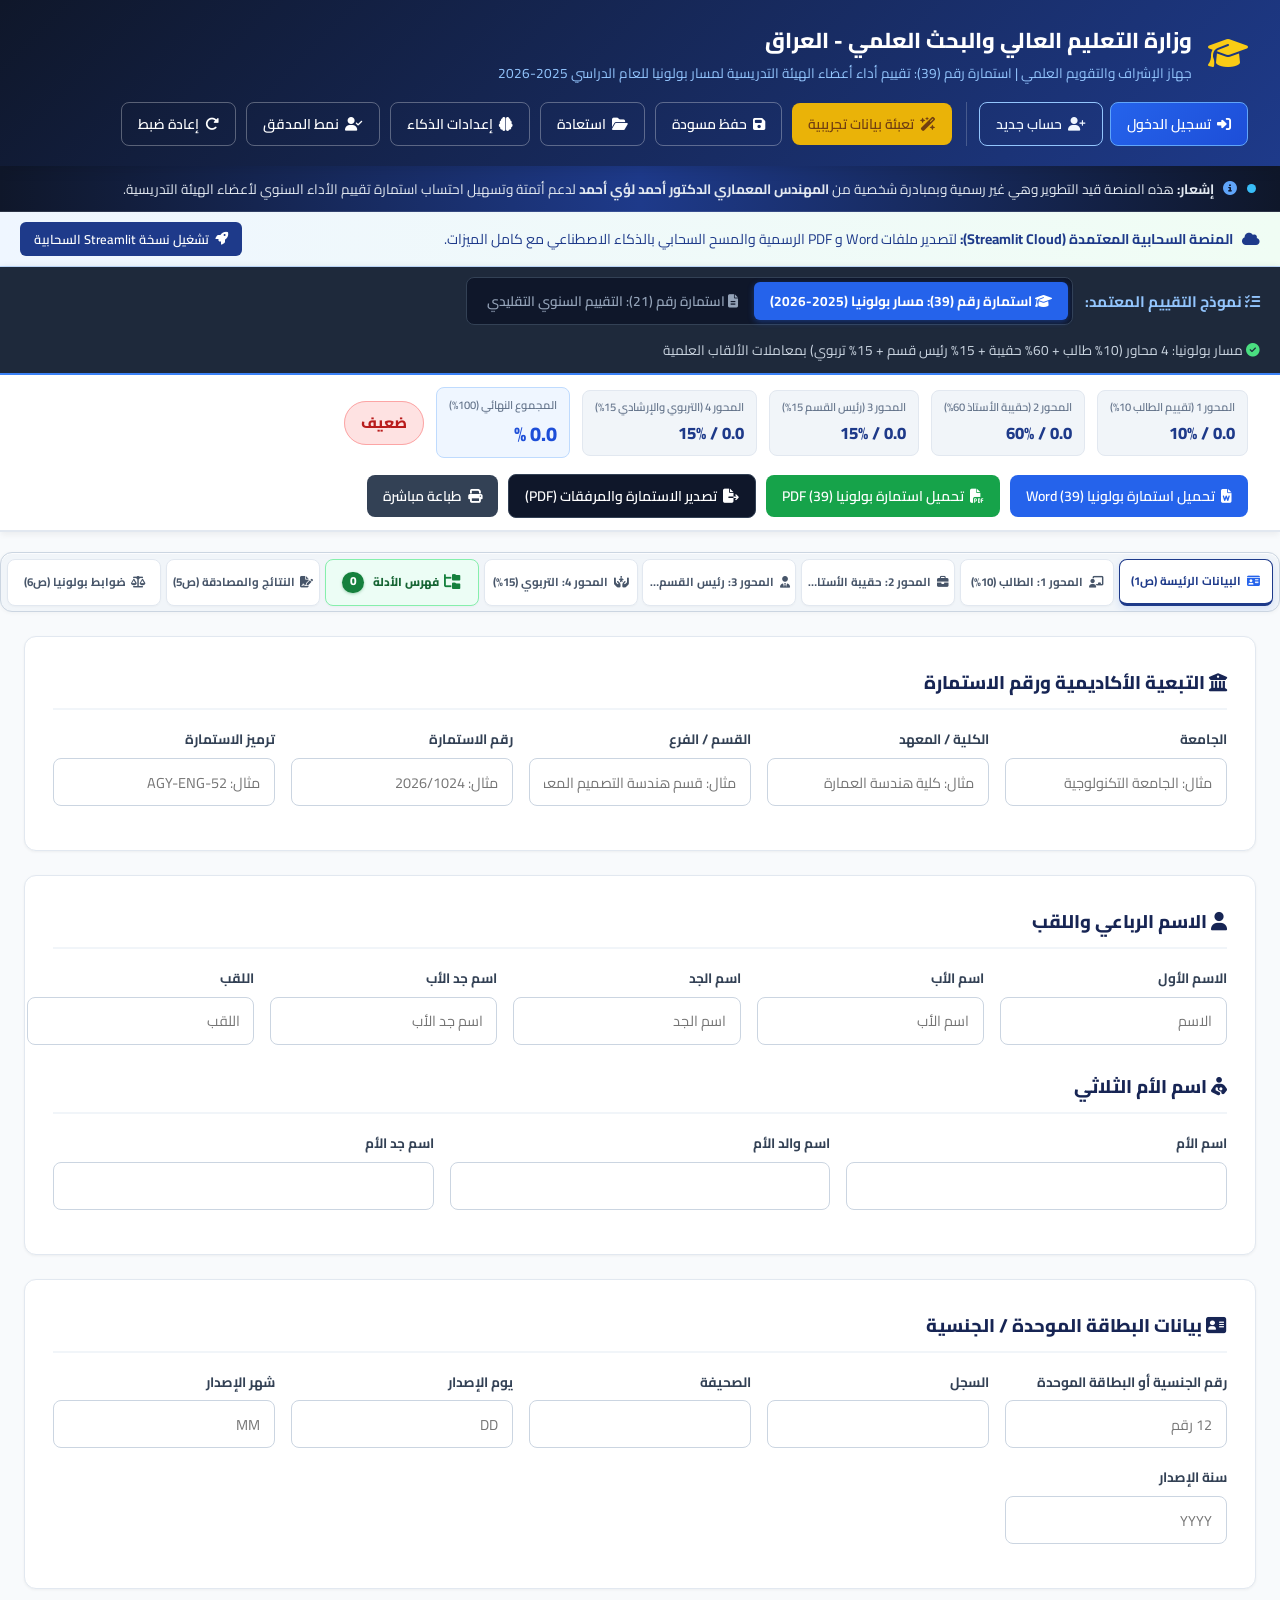
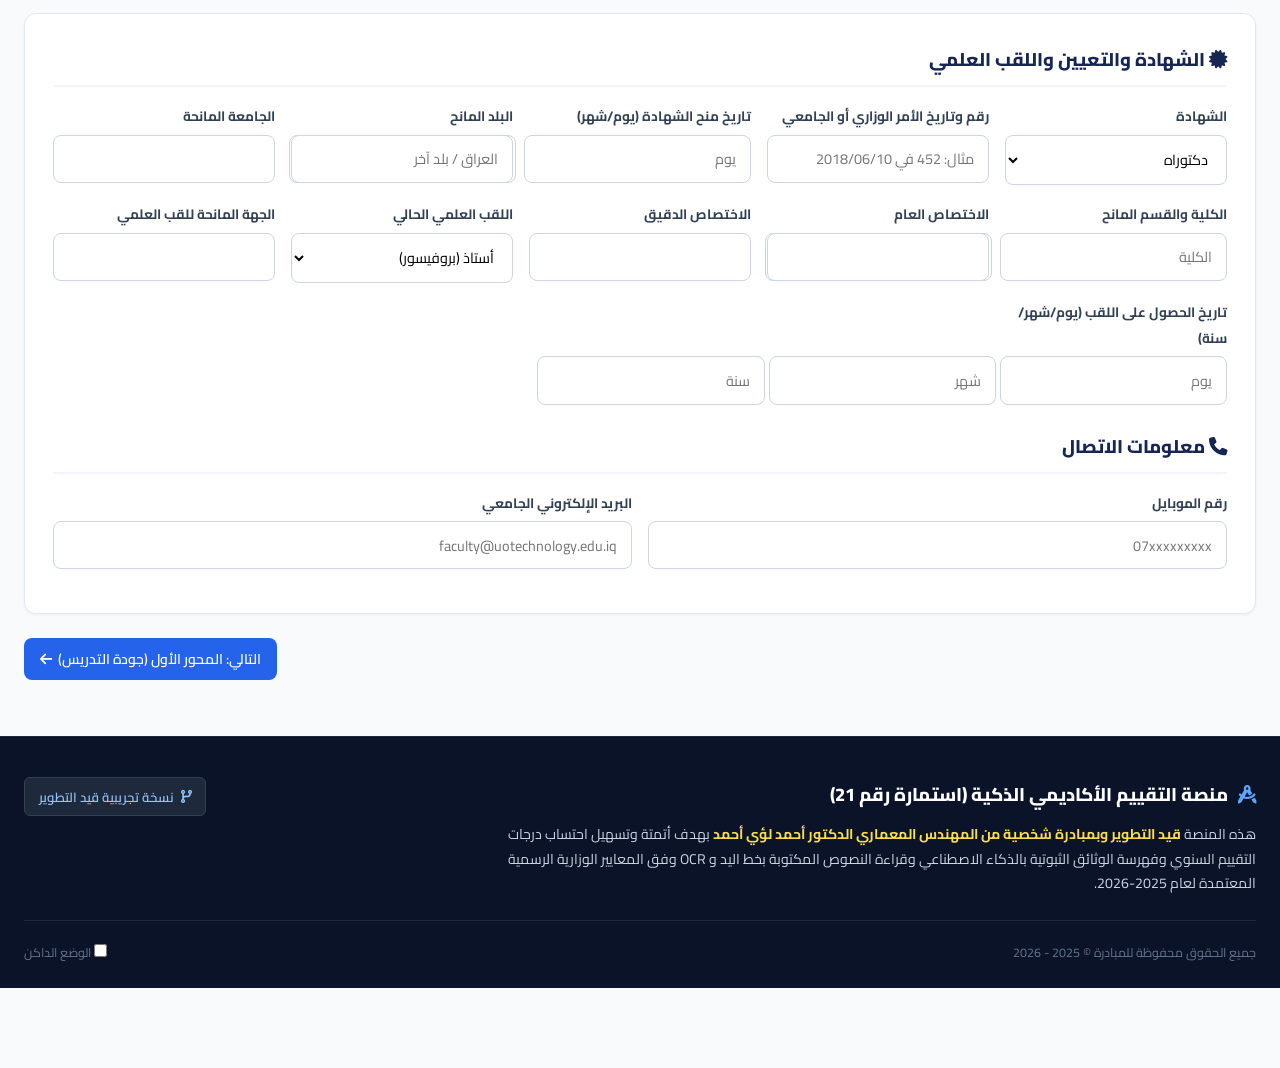
==== docs/index.html @ dc9e6022 "feat: Add dark mode toggle and reset Form 39 to clean state (zero score, no evidence)" ====
<!DOCTYPE html>
<html lang="ar" dir="rtl">
<head>
    <meta charset="UTF-8">
    <meta name="viewport" content="width=device-width, initial-scale=1.0">
    <meta http-equiv="Cache-Control" content="no-cache, no-store, must-revalidate">
    <meta http-equiv="Pragma" content="no-cache">
    <meta http-equiv="Expires" content="0">
    <link rel="stylesheet" href="css/styles.css?v=20261006_v27">
    <link rel="stylesheet" href="https://cdnjs.cloudflare.com/ajax/libs/font-awesome/6.4.0/css/all.min.css">
</head>
<body>

    <!-- الترويسة الرئيسية -->
    <header class="main-header">
        <div class="header-container">
            <div class="brand-title">
                <i class="fa-solid fa-graduation-cap fa-2x text-yellow-400" style="color: #facc15;"></i>
                <div>
                    <h1>وزارة التعليم العالي والبحث العلمي - العراق</h1>
                    <p id="platform-subtitle-text">جهاز الإشراف والتقويم العلمي | استمارة رقم (39): تقييم أداء أعضاء الهيئة التدريسية لمسار بولونيا للعام الدراسي 2025-2026</p>
                </div>
            </div>

            <div class="quick-actions">
                <!-- قسم تسجيل الدخول والمستخدم والمشرف -->
                <div id="auth-header-container" style="display: inline-flex; align-items: center; gap: 0.5rem; border-left: 1px solid rgba(255,255,255,0.2); padding-left: 0.75rem; margin-left: 0.25rem;">
                    <!-- حالة عدم تسجيل الدخول -->
                    <div id="auth-logged-out-view" style="display: flex; gap: 0.4rem; align-items: center;">
                        <button type="button" class="btn btn-primary" id="btn-header-login" onclick="openAuthModal('login')" style="background: linear-gradient(135deg, #2563eb, #1d4ed8); border: 1px solid #60a5fa; color: white; cursor: pointer;">
                            <i class="fa-solid fa-right-to-bracket"></i> تسجيل الدخول
                        </button>
                        <button type="button" class="btn btn-outline" id="btn-header-register" onclick="openAuthModal('register')" style="border-color: #93c5fd; color: #eff6ff; cursor: pointer;">
                            <i class="fa-solid fa-user-plus"></i> حساب جديد
                        </button>
                    </div>

                    <!-- حالة تسجيل الدخول -->
                    <div id="auth-logged-in-view" style="display: none; align-items: center; gap: 0.5rem;">
                        <div class="user-greeting-pill" style="display: inline-flex; align-items: center; gap: 0.4rem; background: rgba(255,255,255,0.12); padding: 5px 12px; border-radius: 9999px; border: 1px solid rgba(255,255,255,0.25); font-size: 0.85rem;">
                            <i class="fa-solid fa-user-check" style="color: #6ee7b7;"></i>
                            <span id="header-user-name" style="font-weight: 700; color: #ffffff;">مستخدم</span>
                            <span id="header-user-admin-badge" class="badge" style="display: none; background: linear-gradient(135deg, #f59e0b, #d97706); color: white; padding: 2px 8px; border-radius: 9999px; font-size: 0.72rem; font-weight: 800; box-shadow: 0 1px 3px rgba(0,0,0,0.2);">
                                <i class="fa-solid fa-crown"></i> مشرف النظام
                            </span>
                        </div>
                        <button type="button" class="btn btn-warning" id="btn-header-admin-dashboard" onclick="openAdminDashboardModal()" style="display: none; background: linear-gradient(135deg, #f59e0b, #b45309); color: white; border: none; font-weight: 800; box-shadow: 0 2px 8px rgba(245, 158, 11, 0.4); cursor: pointer;">
                            <i class="fa-solid fa-chart-line"></i> إحصائيات المنصة <span id="admin-badge-count" style="background: rgba(0,0,0,0.25); padding: 1px 6px; border-radius: 8px; font-size: 0.75rem; margin-right: 4px;">Admin</span>
                        </button>
                        <button type="button" class="btn btn-outline" id="btn-header-logout" onclick="handleLogout()" title="تسجيل الخروج" style="border-color: #f87171; color: #fca5a5; padding: 5px 10px; cursor: pointer;">
                            <i class="fa-solid fa-arrow-right-from-bracket"></i>
                        </button>
                    </div>
                </div>

                <button type="button" class="btn btn-warning" id="btn-sample-data" title="تعبئة بيانات تدريسي نموذجية مع مرفقاتها للاختبار الفوري">
                    <i class="fa-solid fa-wand-magic-sparkles"></i> تعبئة بيانات تجريبية
                </button>
                <button type="button" class="btn btn-outline" id="btn-save-draft" title="تنزيل نسخة احتياطية من البيانات بصيغة JSON">
                    <i class="fa-solid fa-floppy-disk"></i> حفظ مسودة
                </button>
                <button type="button" class="btn btn-outline" id="btn-restore-draft" title="استرجاع مسودة سابقة">
                    <i class="fa-solid fa-folder-open"></i> استعادة
                </button>
                <input type="file" id="restore-file-input" style="display: none;" accept=".json">
                <input type="file" id="paragraph-scan-input" style="display: none;" accept=".pdf,.jpg,.jpeg,.png,.webp">
                <input type="file" id="batch-scan-input" style="display: none;" multiple accept=".pdf,.jpg,.jpeg,.png,.webp">
                <button type="button" class="btn btn-outline" id="btn-vlm-settings-header" title="إعدادات محرك الذكاء الاصطناعي (Gemini / Apple Vision)">
                    <i class="fa-solid fa-brain"></i> إعدادات الذكاء
                </button>
                <button type="button" class="btn btn-outline" id="btn-toggle-auditor-mode" title="تفعيل نمط التدقيق والمراجعة الأكاديمية">
                    <i class="fa-solid fa-user-check"></i> نمط المدقق
                </button>
                <button type="button" class="btn btn-outline" id="btn-reset" title="تفريغ الاستمارة">
                    <i class="fa-solid fa-rotate-right"></i> إعادة ضبط
                </button>
            </div>
        </div>
    </header>

    <!-- شريط الإشعار الخاص بالمبادرة وحالة التطوير -->
    <div class="initiative-announcement-bar">
        <div class="initiative-container">
            <span class="pulse-indicator"></span>
            <i class="fa-solid fa-circle-info" style="color: #60a5fa;"></i>
            <span><strong>إشعار:</strong> هذه المنصة قيد التطوير وهي غير رسمية وبمبادرة شخصية من <strong>المهندس المعماري الدكتور أحمد لؤي أحمد</strong> لدعم أتمتة وتسهيل احتساب استمارة تقييم الأداء السنوي لأعضاء الهيئة التدريسية.</span>
        </div>
    </div>

    <!-- شريط إشعار النسخة السحابية المعتمدة -->
    <div id="gh-pages-banner" style="background: linear-gradient(90deg, #eff6ff, #f0fdf4); border-bottom: 1px solid #bfdbfe; padding: 10px 20px; font-size: 0.88rem; color: #1e3a8a; display: flex; align-items: center; justify-content: space-between; flex-wrap: wrap; gap: 10px;">
        <div>
            <i class="fa-solid fa-cloud text-blue-600" style="margin-left: 6px;"></i>
            <span><strong>المنصة السحابية المعتمدة (Streamlit Cloud):</strong> لتصدير ملفات Word و PDF الرسمية والمسح السحابي بالذكاء الاصطناعي مع كامل الميزات.</span>
        </div>
        <div>
            <a href="https://academic-eval-platform.streamlit.app" id="link-streamlit-cloud" target="_blank" class="btn btn-primary" style="padding: 5px 14px; font-size: 0.8rem; text-decoration: none; display: inline-flex; align-items: center; gap: 6px; border-radius: 6px; background: #1e3a8a; color: white;">
                <i class="fa-solid fa-rocket"></i> تشغيل نسخة Streamlit السحابية
            </a>
        </div>
    </div>

    <!-- شريط التبديل بين الاستمارات (استمارة رقم 39 مسار بولونيا / استمارة رقم 21 التقليدية) -->
    <div class="evaluation-form-switcher" style="background: #1e293b; color: white; padding: 10px 20px; border-bottom: 2px solid #3b82f6;">
        <div style="max-width: 1400px; margin: 0 auto; display: flex; align-items: center; justify-content: space-between; flex-wrap: wrap; gap: 12px;">
            <div style="display: flex; align-items: center; gap: 12px;">
                <span style="font-weight: 700; font-size: 0.95rem; color: #93c5fd;"><i class="fa-solid fa-list-check"></i> نموذج التقييم المعتمد:</span>
                <div class="form-mode-toggle" style="display: inline-flex; background: #0f172a; padding: 4px; border-radius: 8px; border: 1px solid #334155;">
                    <button type="button" id="btn-mode-form39" class="btn-mode active" onclick="switchEvaluationFormMode('form39')" style="background: #2563eb; color: white; border: none; padding: 6px 16px; border-radius: 6px; font-weight: 700; cursor: pointer; transition: all 0.2s;">
                        <i class="fa-solid fa-graduation-cap"></i> استمارة رقم (39): مسار بولونيا (2025-2026)
                    </button>
                    <button type="button" id="btn-mode-form21" class="btn-mode" onclick="switchEvaluationFormMode('form21')" style="background: transparent; color: #94a3b8; border: none; padding: 6px 16px; border-radius: 6px; font-weight: 600; cursor: pointer; transition: all 0.2s;">
                        <i class="fa-solid fa-file-lines"></i> استمارة رقم (21): التقييم السنوي التقليدي
                    </button>
                </div>
            </div>
            <div style="font-size: 0.85rem; color: #cbd5e1;">
                <span id="active-form-description"><i class="fa-solid fa-circle-check" style="color: #4ade80;"></i> مسار بولونيا: 4 محاور (10% طالب + 60% حقيبة + 15% رئيس قسم + 15% تربوي) بمعاملات الألقاب العلمية</span>
            </div>
        </div>
    </div>

    <!-- شريط الدرجات التراكمي العائم (Sticky Live Scoreboard) -->
    <div class="sticky-scoreboard">
        <!-- شريط درجات استمارة رقم (39) مسار بولونيا -->
        <div class="scoreboard-container" id="scoreboard-form39" style="display: flex;">
            <div class="score-pills">
                <div class="score-pill">
                    <span class="label">المحور 1 (تقييم الطالب 10%)</span>
                    <span class="val" id="score-f39-axis1">0.0 / 10%</span>
                </div>
                <div class="score-pill">
                    <span class="label">المحور 2 (حقيبة الأستاذ 60%)</span>
                    <span class="val" id="score-f39-axis2">0.0 / 60%</span>
                </div>
                <div class="score-pill">
                    <span class="label">المحور 3 (رئيس القسم 15%)</span>
                    <span class="val" id="score-f39-axis3">0.0 / 15%</span>
                </div>
                <div class="score-pill">
                    <span class="label">المحور 4 (التربوي والإرشادي 15%)</span>
                    <span class="val" id="score-f39-axis4">0.0 / 15%</span>
                </div>
                <div class="score-pill total">
                    <span class="label">المجموع النهائي (100%)</span>
                    <span class="val" id="score-f39-final">0.0 %</span>
                </div>
                <div>
                    <span class="rating-badge rating-ضعيف" id="badge-f39-rating">ضعيف</span>
                </div>
            </div>

            <div class="quick-actions">
                <button type="button" class="btn btn-primary" id="btn-export-f39-docx" onclick="exportDocx()" title="تصدير استمارة رقم (39) مسار بولونيا بصيغة Microsoft Word (.docx)">
                    <i class="fa-solid fa-file-word"></i> تحميل استمارة بولونيا (39) Word
                </button>
                <button type="button" class="btn btn-success" id="btn-export-f39-pdf" onclick="exportPdf()" title="تصدير استمارة رقم (39) مسار بولونيا بصيغة PDF (.pdf)">
                    <i class="fa-solid fa-file-pdf"></i> تحميل استمارة بولونيا (39) PDF
                </button>
                <button type="button" class="btn btn-dark" id="btn-export-f39-dossier-pdf" title="تصدير المصبار التوثيقي المدمج لبولونيا (الاستمارة الرسمية + كافة وثائق الأدلة والمرفقات) بصيغة PDF">
                    <i class="fa-solid fa-file-export"></i> تصدير الاستمارة والمرفقات (PDF)
                </button>
                <button type="button" class="btn btn-secondary" onclick="window.print()" title="إرسال الاستمارة مباشرة إلى الطابعة الورقية أو المعاينة">
                    <i class="fa-solid fa-print"></i> طباعة مباشرة
                </button>
            </div>
        </div>

        <!-- شريط درجات استمارة رقم (21) التقليدية -->
        <div class="scoreboard-container" id="scoreboard-form21" style="display: none;">
            <div class="score-pills">
                <div class="score-pill">
                    <span class="label">المحور 1 (التدريس 50%)</span>
                    <span class="val" id="score-axis1">0.0 / 50%</span>
                </div>
                <div class="score-pill">
                    <span class="label">المحور 2 (البحثي 30%)</span>
                    <span class="val" id="score-axis2">0.0 / 30%</span>
                </div>
                <div class="score-pill">
                    <span class="label">المحور 3 (التربوي 20%)</span>
                    <span class="val" id="score-axis3">0.0 / 20%</span>
                </div>
                <div class="score-pill">
                    <span class="label">مواطن القوة (+5)</span>
                    <span class="val" id="score-axis4" style="color: #16a34a;">+0.0</span>
                </div>
                <div class="score-pill">
                    <span class="label">العقوبات</span>
                    <span class="val" id="score-axis5" style="color: #dc2626;">-0.0</span>
                </div>
                <div class="score-pill total">
                    <span class="label">المجموع النهائي الموزون</span>
                    <span class="val" id="score-final">0.0 %</span>
                </div>
                <div>
                    <span class="rating-badge rating-ضعيف" id="badge-rating">ضعيف</span>
                </div>
            </div>

            <div class="quick-actions">
                <button type="button" class="btn btn-primary" id="btn-export-docx" title="تصدير استمارة التقييم الرسمية رقم (21) فقط بصيغة Microsoft Word قابلة للتعديل الكامل (.docx)">
                    <i class="fa-solid fa-file-word"></i> تحميل الاستمارة Word (.docx)
                </button>
                <button type="button" class="btn btn-success" id="btn-export-pdf" title="تصدير استمارة التقييم الرسمية رقم (21) فقط بصيغة PDF جاهزة للمصادقة والأرشفة (.pdf)">
                    <i class="fa-solid fa-file-pdf"></i> تحميل الاستمارة PDF (.pdf)
                </button>
                <button type="button" class="btn btn-dark" id="btn-export-dossier-pdf" title="تصدير المصبار التوثيقي المدمج (الاستمارة الرسمية + كافة وثائق الأدلة والمرفقات) بصيغة PDF">
                    <i class="fa-solid fa-file-export"></i> تصدير الاستمارة والمرفقات (PDF)
                </button>
                <button type="button" class="btn btn-secondary" id="btn-print" title="إرسال الاستمارة مباشرة إلى الطابعة الورقية أو المعاينة">
                    <i class="fa-solid fa-print"></i> طباعة مباشرة
                </button>
            </div>
        </div>
    </div>

    <!-- شريط التنبيهات الوزارية إن وجد -->
    <div style="max-width: 1400px; margin: 1rem auto 0 auto; padding: 0 1.5rem;">
        <div id="global-warnings-box" style="display: none;"></div>
    </div>

    <!-- التبويبات الرئيسية (مسطرة موحدة في سطر واحد لكافة المحاور) -->
        <!-- شريط تبويبات استمارة 39 مسار بولونيا -->
    <nav class="tabs-nav" id="tabs-nav-form39" aria-label="أقسام استمارة مسار بولونيا رقم 39" style="display: flex;">
        <button class="tab-btn active" data-tab="tab-personal" title="البيانات الرئيسة (الصفحة 1)">
            <i class="fa-solid fa-id-card"></i> <span>البيانات الرئيسة (ص1)</span>
        </button>
        <button class="tab-btn" data-tab="tab-f39-axis1" title="المحور الأول: تقييم الطالب (الوزن 10%)">
            <i class="fa-solid fa-chalkboard-user"></i> <span>المحور 1: الطالب (10%)</span>
        </button>
        <button class="tab-btn" data-tab="tab-f39-axis2" title="المحور الثاني: حقيبة الأستاذ (الوزن 60%)">
            <i class="fa-solid fa-briefcase"></i> <span>المحور 2: حقيبة الأستاذ (60%)</span>
        </button>
        <button class="tab-btn" data-tab="tab-f39-axis3" title="المحور الثالث: رئيس القسم (الوزن 15%)">
            <i class="fa-solid fa-user-tie"></i> <span>المحور 3: رئيس القسم (15%)</span>
        </button>
        <button class="tab-btn" data-tab="tab-f39-axis4" title="المحور الرابع: التربوي والإرشادي (الوزن 15%)">
            <i class="fa-solid fa-hands-holding-child"></i> <span>المحور 4: التربوي (15%)</span>
        </button>
        <button class="tab-btn tab-btn-evidence" data-tab="tab-ocr" title="فهرس الأدلة والمرفقات المستخرجة">
            <i class="fa-solid fa-folder-tree"></i> <span>فهرس الأدلة</span> <span class="tab-evidence-badge" id="attachments-count-f39">0</span>
        </button>
        <button class="tab-btn" data-tab="tab-f39-summary" title="النتائج والمصادقة والدرجة النهائية (الصفحة 5)">
            <i class="fa-solid fa-file-signature"></i> <span>النتائج والمصادقة (ص5)</span>
        </button>
        <button class="tab-btn" data-tab="tab-f39-rules" title="ضوابط وتعليمات مسار بولونيا (الصفحة 6)">
            <i class="fa-solid fa-scale-balanced"></i> <span>ضوابط بولونيا (ص6)</span>
        </button>
    </nav>

    <!-- شريط تبويبات استمارة 21 التقليدية -->
    <nav class="tabs-nav" id="tabs-nav-form21" aria-label="أقسام الاستمارة التقليدية رقم 21" style="display: none;">
        <button class="tab-btn active" data-tab="tab-personal" title="البيانات الرئيسة (الصفحة 1)">
            <i class="fa-solid fa-id-card"></i> <span>البيانات الرئيسة (ص1)</span>
        </button>
        <button class="tab-btn" data-tab="tab-axis1" title="المحور الأول: التدريس (الوزن 50%)">
            <i class="fa-solid fa-chalkboard-user"></i> <span>المحور الأول: التدريس (50%)</span>
        </button>
        <button class="tab-btn" data-tab="tab-axis2" title="المحور الثاني: النشاط العلمي (الوزن 30%)">
            <i class="fa-solid fa-microscope"></i> <span>المحور الثاني: النشاط العلمي (30%)</span>
        </button>
        <button class="tab-btn" data-tab="tab-axis3" title="المحور الثالث: الجانب التربوي والمجتمعي (الوزن 20%)">
            <i class="fa-solid fa-award"></i> <span>المحور الثالث: التربوي (20%)</span>
        </button>
        <button class="tab-btn" data-tab="tab-axis45" title="مواطن القوة والعقوبات الانضباطية">
            <i class="fa-solid fa-shield-halved"></i> <span>مواطن القوة والعقوبات</span>
        </button>
        <button class="tab-btn tab-btn-evidence" data-tab="tab-ocr" title="فهرس الأدلة والمرفقات المستخرجة">
            <i class="fa-solid fa-folder-tree"></i> <span>فهرس الأدلة</span> <span class="tab-evidence-badge" id="attachments-count">0</span>
        </button>
        <button class="tab-btn" data-tab="tab-summary" title="النتائج والمصادقة والدرجة النهائية">
            <i class="fa-solid fa-file-signature"></i> <span>النتائج والمصادقة</span>
        </button>
    </nav>

    <!-- المحتوى الرئيسي للتبويبات -->
    <main class="main-content">

        <!-- ============================================================== -->
        <!-- تبويب 1: البيانات الرئيسة -->
        <!-- ============================================================== -->
        <div class="tab-pane active" id="tab-personal">
            <div class="form-card">
                <div class="form-card-title">
                    <span><i class="fa-solid fa-building-columns"></i> التبعية الأكاديمية ورقم الاستمارة</span>
                </div>
                <div class="form-grid">
                    <div class="form-group">
                        <label>الجامعة</label>
                        <input type="text" class="form-control" data-bind="personal_info.university" placeholder="مثال: الجامعة التكنولوجية">
                    </div>
                    <div class="form-group">
                        <label>الكلية / المعهد</label>
                        <input type="text" class="form-control" data-bind="personal_info.college" placeholder="مثال: كلية هندسة العمارة">
                    </div>
                    <div class="form-group">
                        <label>القسم / الفرع</label>
                        <input type="text" class="form-control" data-bind="personal_info.department" placeholder="مثال: قسم هندسة التصميم المعماري">
                    </div>
                    <div class="form-group">
                        <label>رقم الاستمارة</label>
                        <input type="text" class="form-control" data-bind="personal_info.form_no" placeholder="مثال: 2026/1024">
                    </div>
                    <div class="form-group">
                        <label>ترميز الاستمارة</label>
                        <input type="text" class="form-control" data-bind="personal_info.form_code" placeholder="مثال: AGY-ENG-52">
                    </div>
                </div>
            </div>

            <div class="form-card">
                <div class="form-card-title">
                    <span><i class="fa-solid fa-user"></i> الاسم الرباعي واللقب</span>
                </div>
                <div class="form-grid" style="grid-template-columns: repeat(5, 1fr);">
                    <div class="form-group">
                        <label>الاسم الأول</label>
                        <input type="text" class="form-control" data-bind="personal_info.first_name" placeholder="الاسم">
                    </div>
                    <div class="form-group">
                        <label>اسم الأب</label>
                        <input type="text" class="form-control" data-bind="personal_info.father_name" placeholder="اسم الأب">
                    </div>
                    <div class="form-group">
                        <label>اسم الجد</label>
                        <input type="text" class="form-control" data-bind="personal_info.grandfather_name" placeholder="اسم الجد">
                    </div>
                    <div class="form-group">
                        <label>اسم جد الأب</label>
                        <input type="text" class="form-control" data-bind="personal_info.great_grandfather_name" placeholder="اسم جد الأب">
                    </div>
                    <div class="form-group">
                        <label>اللقب</label>
                        <input type="text" class="form-control" data-bind="personal_info.last_name" placeholder="اللقب">
                    </div>
                </div>

                <div class="form-card-title" style="margin-top: 1.5rem;">
                    <span><i class="fa-solid fa-person-breastfeeding"></i> اسم الأم الثلاثي</span>
                </div>
                <div class="form-grid" style="grid-template-columns: repeat(3, 1fr);">
                    <div class="form-group">
                        <label>اسم الأم</label>
                        <input type="text" class="form-control" data-bind="personal_info.mother_name">
                    </div>
                    <div class="form-group">
                        <label>اسم والد الأم</label>
                        <input type="text" class="form-control" data-bind="personal_info.mother_father_name">
                    </div>
                    <div class="form-group">
                        <label>اسم جد الأم</label>
                        <input type="text" class="form-control" data-bind="personal_info.mother_grandfather_name">
                    </div>
                </div>
            </div>

            <div class="form-card">
                <div class="form-card-title">
                    <span><i class="fa-solid fa-address-card"></i> بيانات البطاقة الموحدة / الجنسية</span>
                </div>
                <div class="form-grid">
                    <div class="form-group">
                        <label>رقم الجنسية أو البطاقة الموحدة</label>
                        <input type="text" class="form-control" data-bind="personal_info.national_id" placeholder="12 رقم">
                    </div>
                    <div class="form-group">
                        <label>السجل</label>
                        <input type="text" class="form-control" data-bind="personal_info.registry_no">
                    </div>
                    <div class="form-group">
                        <label>الصحيفة</label>
                        <input type="text" class="form-control" data-bind="personal_info.page_no">
                    </div>
                    <div class="form-group">
                        <label>يوم الإصدار</label>
                        <input type="text" class="form-control" data-bind="personal_info.issue_day" placeholder="DD">
                    </div>
                    <div class="form-group">
                        <label>شهر الإصدار</label>
                        <input type="text" class="form-control" data-bind="personal_info.issue_month" placeholder="MM">
                    </div>
                    <div class="form-group">
                        <label>سنة الإصدار</label>
                        <input type="text" class="form-control" data-bind="personal_info.issue_year" placeholder="YYYY">
                    </div>
                </div>
            </div>

            <div class="form-card">
                <div class="form-card-title">
                    <span><i class="fa-solid fa-certificate"></i> الشهادة والتعيين واللقب العلمي</span>
                </div>
                <div class="form-grid">
                    <div class="form-group">
                        <label>الشهادة</label>
                        <select class="form-control" data-bind="personal_info.degree">
                            <option value="دكتوراه">دكتوراه</option>
                            <option value="ماجستير">ماجستير</option>
                            <option value="دبلوم عالي">دبلوم عالي</option>
                            <option value="بكالوريوس">بكالوريوس</option>
                        </select>
                    </div>
                    <div class="form-group">
                        <label>رقم وتاريخ الأمر الوزاري أو الجامعي</label>
                        <input type="text" class="form-control" data-bind="personal_info.order_no_and_date" placeholder="مثال: 452 في 2018/06/10">
                    </div>
                    <div class="form-group">
                        <label>تاريخ منح الشهادة (يوم/شهر)</label>
                        <div style="display: flex; gap: 0.5rem;">
                            <input type="text" class="form-control" data-bind="personal_info.degree_day" placeholder="يوم">
                            <input type="text" class="form-control" data-bind="personal_info.degree_month" placeholder="شهر">
                        </div>
                    </div>
                    <div class="form-group">
                        <label>البلد المانح</label>
                        <input type="text" class="form-control" data-bind="personal_info.granting_country" placeholder="العراق / بلد آخر">
                    </div>
                    <div class="form-group">
                        <label>الجامعة المانحة</label>
                        <input type="text" class="form-control" data-bind="personal_info.granting_univ">
                    </div>
                    <div class="form-group">
                        <label>الكلية والقسم المانح</label>
                        <div style="display: flex; gap: 0.5rem;">
                            <input type="text" class="form-control" data-bind="personal_info.granting_college" placeholder="الكلية">
                            <input type="text" class="form-control" data-bind="personal_info.granting_dept" placeholder="القسم">
                        </div>
                    </div>
                    <div class="form-group">
                        <label>الاختصاص العام</label>
                        <input type="text" class="form-control" data-bind="personal_info.general_specialty">
                    </div>
                    <div class="form-group">
                        <label>الاختصاص الدقيق</label>
                        <input type="text" class="form-control" data-bind="personal_info.specific_specialty">
                    </div>
                    <div class="form-group">
                        <label>اللقب العلمي الحالي</label>
                        <select class="form-control" data-bind="personal_info.academic_title">
                            <option value="أستاذ">أستاذ (بروفيسور)</option>
                            <option value="أستاذ مساعد">أستاذ مساعد</option>
                            <option value="مدرس">مدرس</option>
                            <option value="مدرس مساعد">مدرس مساعد</option>
                        </select>
                    </div>
                    <div class="form-group">
                        <label>الجهة المانحة للقب العلمي</label>
                        <input type="text" class="form-control" data-bind="personal_info.title_granter">
                    </div>
                    <div class="form-group">
                        <label>تاريخ الحصول على اللقب (يوم/شهر/سنة)</label>
                        <div style="display: flex; gap: 0.25rem;">
                            <input type="text" class="form-control" data-bind="personal_info.title_day" placeholder="يوم">
                            <input type="text" class="form-control" data-bind="personal_info.title_month" placeholder="شهر">
                            <input type="text" class="form-control" data-bind="personal_info.title_year" placeholder="سنة">
                        </div>
                    </div>
                </div>

                <div class="form-card-title" style="margin-top: 1.5rem;">
                    <span><i class="fa-solid fa-phone"></i> معلومات الاتصال</span>
                </div>
                <div class="form-grid" style="grid-template-columns: 1fr 1fr;">
                    <div class="form-group">
                        <label>رقم الموبايل</label>
                        <input type="text" class="form-control" data-bind="personal_info.phone" placeholder="07xxxxxxxxx">
                    </div>
                    <div class="form-group">
                        <label>البريد الإلكتروني الجامعي</label>
                        <input type="email" class="form-control" data-bind="personal_info.email" placeholder="faculty@uotechnology.edu.iq">
                    </div>
                </div>
            </div>

            <div style="display: flex; justify-content: flex-end;">
                <button type="button" class="btn btn-primary" onclick="goToNextAxisFromPersonal()">
                    التالي: المحور الأول (جودة التدريس) <i class="fa-solid fa-arrow-left"></i>
                </button>
            </div>
        </div>

        <!-- ============================================================== -->
        <!-- تبويب 2: المحور الأول (جودة التدريس - 50%) -->
        <!-- ============================================================== -->
        <div class="tab-pane" id="tab-axis1">
            <div class="form-card">
                <div class="form-card-title">
                    <span>المحور الأول: جودة التدريس والتعليم والالتزام الوظيفي (الوزن 50%)</span>
                    <label style="display: flex; align-items: center; gap: 0.5rem; font-size: 0.9rem; cursor: pointer; color: #1e3a8a;">
                        <input type="checkbox" id="is_non_teaching" data-bind="is_non_teaching">
                        <strong>تدريسي غير مكلف بمهام تدريسية (تحتسب له الفقرة 5 فقط بدرجة 100)</strong>
                    </label>
                </div>

                <div id="non-teaching-notice" class="alert alert-info" style="display: none;">
                    ℹ️ تم تفعيل وضع "تدريسي غير مكلف بمهام تدريسية". سيتم احتساب درجات الفقرة (5) الالتزام الوظيفي فقط لتشكل درجة المحور الأول بأكمله (من 100 درجة بواقع 20 درجة لكل بند).
                </div>

                <!-- فقرة 1: المقررات -->
                <div class="teaching-only" style="margin-bottom: 1.5rem; border-bottom: 1px solid #e2e8f0; padding-bottom: 1.25rem;">
                    <div style="display: flex; justify-content: space-between; align-items: center; margin-bottom: 0.5rem;">
                        <h4 style="font-weight: 800; color: #1e293b; margin: 0;">
                            1. المقررات التي قام بتدريسها (الدرجة القصوى: 20 درجة)
                        </h4>
                        <button type="button" class="btn-scan-paragraph" onclick="triggerParagraphScan('axis1', 1, 'المقررات التي قام بتدريسها')">
                            <i class="fa-solid fa-wand-magic-sparkles"></i> مسح وقراءة أمر تكليف التدريس AI
                        </button>
                    </div>
                    <p style="font-size: 0.85rem; color: #64748b; margin-bottom: 0.75rem;">
                        تمنح (20) درجة لكل مقرر دراسي فصلي أو سنوي (أولية أو عليا) (نظري أو عملي). ويعتمد كل 2 نشاط مادة دراسية لتدريسي النشاطات الطلابية.
                    </p>
                    <div style="display: flex; align-items: center; gap: 1rem; flex-wrap: wrap;">
                        <label style="font-weight: 700;">الدرجة المعطاة (من 20):</label>
                        <input type="number" min="0" max="20" class="form-control" style="width: 120px;" data-bind="axis1.courses_score" value="0" placeholder="0">
                        <span id="score-status-axis1-p1" class="score-status-badge"></span>
                    </div>
                    <div id="evidence-container-axis1-p1" class="evidence-container" style="display: none;"></div>
                </div>

                <!-- فقرة 2: إدارة الصف والاستبيان -->
                <div class="teaching-only" style="margin-bottom: 1.5rem; border-bottom: 1px solid #e2e8f0; padding-bottom: 1.25rem;">
                    <div style="display: flex; justify-content: space-between; align-items: center; margin-bottom: 0.5rem;">
                        <h4 style="font-weight: 800; color: #1e293b; margin: 0;">
                            2. إدارة الصف والعلاقة مع الطلبة وإثارة دافعيتهم (الدرجة القصوى: 20 درجة)
                        </h4>
                        <button type="button" class="btn-scan-paragraph" onclick="triggerParagraphScan('axis1', 2, 'استبيان تقييم الطلبة')">
                            <i class="fa-solid fa-wand-magic-sparkles"></i> مسح استمارة تقييم الطلبة AI
                        </button>
                    </div>
                    <p style="font-size: 0.85rem; color: #64748b; margin-bottom: 0.75rem;">
                        التقييم من خلال استمارة استبيان توزع على الطلبة: (20 درجة لنسبة 80% فأكثر)، (17 درجة لنسبة 70-79%)، (14 درجة لنسبة 69-60%)، (12 درجة لنسبة 59-50%)، (8 درجات لما دون ذلك).
                    </p>
                    <div style="display: flex; align-items: center; gap: 1rem; flex-wrap: wrap;">
                        <label style="font-weight: 700;">الدرجة المعطاة (من 20):</label>
                        <input type="number" min="0" max="20" class="form-control" style="width: 120px;" data-bind="axis1.classroom_management_score" value="0" placeholder="0">
                        <span id="score-status-axis1-p2" class="score-status-badge"></span>
                    </div>
                    <div id="evidence-container-axis1-p2" class="evidence-container" style="display: none;"></div>
                </div>

                <!-- فقرة 3: التعليم المدمج -->
                <div class="teaching-only" style="margin-bottom: 1.5rem; border-bottom: 1px solid #e2e8f0; padding-bottom: 1.25rem;">
                    <div style="display: flex; justify-content: space-between; align-items: center; margin-bottom: 0.5rem;">
                        <h4 style="font-weight: 800; color: #1e293b; margin: 0;">
                            3. التعليم المدمج (تمنح 5 درجات لكل فقرة - القصوى: 20 درجة)
                        </h4>
                        <button type="button" class="btn-scan-paragraph" onclick="triggerParagraphScan('axis1', 3, 'التعليم المدمج')">
                            <i class="fa-solid fa-wand-magic-sparkles"></i> مسح وتوثيق التعليم المدمج AI
                        </button>
                    </div>
                    <div style="display: flex; flex-direction: column; gap: 0.5rem; font-size: 0.9rem;">
                        <label><input type="checkbox" onchange="updateBlendedItems()"> يستخدم طرائق تدريس متعددة ومتنوعة (المحاضرة، المناقشة، الاستقصاء، العصف الذهني...)</label>
                        <label><input type="checkbox" onchange="updateBlendedItems()"> يستخدم الأمثلة التوضيحية والتطبيقية لإثراء المادة التعليمية</label>
                        <label><input type="checkbox" onchange="updateBlendedItems()"> يستخدم وسائل الإيضاح أو عرض أفلام علمية متخصصة أو أي وسيلة أخرى</label>
                        <label><input type="checkbox" onchange="updateBlendedItems()"> ينشر محاضراته وفعالياته العلمية على الموقع الإلكتروني للكلية أو القنوات التعليمية (لا تقل عن 5 فعاليات)</label>
                    </div>
                    <div style="margin-top: 0.5rem;"><span id="score-status-axis1-p3" class="score-status-badge"></span></div>
                    <div id="evidence-container-axis1-p3" class="evidence-container" style="display: none;"></div>
                </div>

                <!-- فقرة 4: وصف المقرر -->
                <div class="teaching-only" style="margin-bottom: 1.5rem; border-bottom: 1px solid #e2e8f0; padding-bottom: 1.25rem;">
                    <div style="display: flex; justify-content: space-between; align-items: center; margin-bottom: 0.5rem;">
                        <h4 style="font-weight: 800; color: #1e293b; margin: 0;">
                            4. وصف المقرر الدراسي وتحديثه والأساليب المستعملة في تقييم الطلبة (تمنح 4 درجات لكل فقرة - القصوى: 20 درجة)
                        </h4>
                        <button type="button" class="btn-scan-paragraph" onclick="triggerParagraphScan('axis1', 4, 'وصف المقرر الدراسي')">
                            <i class="fa-solid fa-wand-magic-sparkles"></i> مسح وثيقة وصف المقرر AI
                        </button>
                    </div>
                    <div style="display: flex; flex-direction: column; gap: 0.5rem; font-size: 0.9rem;">
                        <label><input type="checkbox" onchange="updateCourseDescItems()"> يقدم وصف المقرر الدراسي في بداية العام الدراسي متضمنة الخطة الدراسية</label>
                        <label><input type="checkbox" onchange="updateCourseDescItems()"> يعرض مفردات المقرر ويوزع الأنشطة والواجبات على الطلبة</label>
                        <label><input type="checkbox" onchange="updateCourseDescItems()"> يقدم مقترحات لتطوير المقرر ويستخدم المصادر الحديثة في إعداد المحاضرات دورياً</label>
                        <label><input type="checkbox" onchange="updateCourseDescItems()"> يستخدم أساليب متنوعة لتقييم أداء الطلبة (تحريرية، شفوية، تقارير الكترونية...)</label>
                        <label><input type="checkbox" onchange="updateCourseDescItems()"> يقدم تغذية راجعة للطلبة حول أدائهم ويعرض الإجابات النموذجية للاختبارات</label>
                    </div>
                    <div style="margin-top: 0.5rem;"><span id="score-status-axis1-p4" class="score-status-badge"></span></div>
                    <div id="evidence-container-axis1-p4" class="evidence-container" style="display: none;"></div>
                </div>

                <!-- فقرة 5: الالتزام الوظيفي -->
                <div style="margin-bottom: 1rem;">
                    <div style="display: flex; justify-content: space-between; align-items: center; margin-bottom: 0.5rem;">
                        <h4 style="font-weight: 800; color: #1e293b; margin: 0;">
                            5. الالتزام الوظيفي (تمنح 4 درجات لكل فقرة للتدريسي المكلف / 20 درجة للتدريسي غير المكلف)
                        </h4>
                        <button type="button" class="btn-scan-paragraph" onclick="triggerParagraphScan('axis1', 5, 'الالتزام الوظيفي')">
                            <i class="fa-solid fa-wand-magic-sparkles"></i> مسح وثائق الالتزام والدوام AI
                        </button>
                    </div>
                    <div style="display: flex; flex-direction: column; gap: 0.5rem; font-size: 0.9rem;">
                        <label><input type="checkbox" onchange="updateCommitmentItems()"> الالتزام بالأنظمة والتعليمات والدوام اليومي والمحاضرات واجتماعات القسم</label>
                        <label><input type="checkbox" onchange="updateCommitmentItems()"> يحرص على العمل بكفاءة ضمن المواعيد المحددة لإنهاء العمل المطلوب</label>
                        <label><input type="checkbox" onchange="updateCommitmentItems()"> يبادر لبذل جهود إضافية لتحقيق أهداف العمل ويؤدي نشاطات إضافية لمهامه</label>
                        <label><input type="checkbox" onchange="updateCommitmentItems()"> الالتزام بأداء دوره في المهام واللجان المكلف بها</label>
                        <label><input type="checkbox" onchange="updateCommitmentItems()"> يستخدم برامج الحاسوب ويتمكن من حل المشكلات عند حدوث أزمات في العمل</label>
                    </div>
                    <div style="margin-top: 0.5rem;"><span id="score-status-axis1-p5" class="score-status-badge"></span></div>
                    <div id="evidence-container-axis1-p5" class="evidence-container" style="display: none;"></div>
                </div>
            </div>

            <div style="display: flex; justify-content: space-between;">
                <button type="button" class="btn btn-secondary" onclick="switchTab('tab-personal')">
                    <i class="fa-solid fa-arrow-right"></i> السابق: البيانات الرئيسة
                </button>
                <button type="button" class="btn btn-primary" onclick="switchTab('tab-axis2')">
                    التالي: المحور الثاني (النشاط العلمي) <i class="fa-solid fa-arrow-left"></i>
                </button>
            </div>
        </div>

        <!-- ============================================================== -->
        <!-- تبويب 3: المحور الثاني (النشاط العلمي والبحثي - 30%) -->
        <!-- ============================================================== -->
        <div class="tab-pane" id="tab-axis2">
            <div class="form-card">
                <div class="form-card-title">
                    <span>المحور الثاني: النشاط العلمي والبحثي (الوزن 30%)</span>
                    <span style="font-size: 0.85rem; color: #64748b;">يملأ من قبل اللجنة العلمية بعد تقديم الوثائق</span>
                </div>

                <div class="alert alert-warning">
                    ⚠️ <strong>تنبيه وزاري هام:</strong> في حال كانت درجة الفقرة (1) النشر في المستوعبات العالمية (Clarivate / Scopus) تساوي <strong>صفراً</strong>، فإن درجة التقييم النهائية للاستمارة <strong>لا يجوز أن تتجاوز 75 درجة</strong> مطلقاً.
                </div>

                <!-- فقرة 1: بحوث سكوباس وكلاريفيت -->
                <div style="margin-bottom: 1.5rem; border-bottom: 1px solid #e2e8f0; padding-bottom: 1.25rem;">
                    <div style="display: flex; justify-content: space-between; align-items: center; margin-bottom: 0.5rem;">
                        <h4 style="font-weight: 800; color: #1e293b; margin: 0;">
                            1. البحوث العلمية المنشورة في المجلات المفهرسة ضمن المستوعبات العالمية (Clarivate / Scopus)
                        </h4>
                        <div style="display: flex; align-items: center; gap: 0.75rem;">
                            <span class="badge" style="background: #dbeafe; color: #1d4ed8; padding: 4px 10px; border-radius: 6px; font-weight: 700;">القصوى: 60 درجة</span>
                            <button type="button" class="btn-scan-paragraph" onclick="triggerParagraphScan('axis2', 1, 'البحوث العالمية Scopus/Clarivate')">
                                <i class="fa-solid fa-wand-magic-sparkles"></i> مسح وقراءة بحث Scopus / عالمي AI
                            </button>
                        </div>
                    </div>
                    <p style="font-size: 0.85rem; color: #64748b; margin-bottom: 0.75rem;">
                        تمنح (60) درجة لبحوث CiteScore ≥ 1 (للباحث الأول أو المراسل أو المنفرد) و (35، 25، 20 للبقية). وتمنح (30) درجة لبحوث CiteScore < 1 (و 18، 12، 10 للبقية). وتستثنى المجلات العراقية المفهرسة من شرط معامل الاستشهاد.
                    </p>
                    <div style="display: flex; align-items: center; gap: 1rem; flex-wrap: wrap;">
                        <label style="font-weight: 700;">إجمالي الدرجة المستحقة للفقرة (من 60):</label>
                        <input type="number" min="0" max="60" class="form-control" style="width: 120px;" data-bind="axis2.global_research_score" value="0" placeholder="0">
                        <span id="score-status-axis2-p1" class="score-status-badge"></span>
                    </div>
                    <div id="evidence-container-axis2-p1" class="evidence-container" style="display: none;"></div>
                </div>

                <!-- فقرة 2: البحوث المحلية والكتب المؤلفة -->
                <div style="margin-bottom: 1.5rem; border-bottom: 1px solid #e2e8f0; padding-bottom: 1.25rem;">
                    <div style="display: flex; justify-content: space-between; align-items: center; margin-bottom: 0.5rem;">
                        <h4 style="font-weight: 800; color: #1e293b; margin: 0;">
                            2. البحوث العلمية المنشورة في المجلات العربية والمحلية والكتب المؤلفة
                        </h4>
                        <div style="display: flex; align-items: center; gap: 0.75rem;">
                            <span class="badge" style="background: #dbeafe; color: #1d4ed8; padding: 4px 10px; border-radius: 6px; font-weight: 700;">القصوى: 25 درجة</span>
                            <button type="button" class="btn-scan-paragraph" onclick="triggerParagraphScan('axis2', 2, 'البحوث المحلية والكتب المؤلفة')">
                                <i class="fa-solid fa-wand-magic-sparkles"></i> مسح بحث محلي / مؤتمر / كتاب AI
                            </button>
                        </div>
                    </div>
                    <p style="font-size: 0.85rem; color: #64748b; margin-bottom: 0.75rem;">
                        مجلات عربية/محلية ومؤتمرات دولية (25 درجة للمنفرد/الأول)، مؤتمرات محلية (15 درجة)، كتاب صنف أول عالمي مقوم (20 درجة)، كتاب عربي/محلي (15 درجة)، كتاب حاصل على ISBN (10 درجات).
                    </p>
                    <div style="display: flex; align-items: center; gap: 1rem; flex-wrap: wrap;">
                        <label style="font-weight: 700;">إجمالي الدرجة المستحقة للفقرة (من 25):</label>
                        <input type="number" min="0" max="25" class="form-control" style="width: 120px;" data-bind="axis2.local_research_score" value="0" placeholder="0">
                        <span id="score-status-axis2-p2" class="score-status-badge"></span>
                    </div>
                    <div id="evidence-container-axis2-p2" class="evidence-container" style="display: none;"></div>
                </div>

                <!-- فقرة 3: الإشراف والتقويم العلمي -->
                <div style="margin-bottom: 1rem;">
                    <div style="display: flex; justify-content: space-between; align-items: center; margin-bottom: 0.5rem;">
                        <h4 style="font-weight: 800; color: #1e293b; margin: 0;">
                            3. الإشراف على الطلبة والنشاطات العلمية الأخرى
                        </h4>
                        <div style="display: flex; align-items: center; gap: 0.75rem;">
                            <span class="badge" style="background: #dbeafe; color: #1d4ed8; padding: 4px 10px; border-radius: 6px; font-weight: 700;">القصوى: 15 درجة</span>
                            <button type="button" class="btn-scan-paragraph" onclick="triggerParagraphScan('axis2', 3, 'الإشراف والنشاطات العلمية')">
                                <i class="fa-solid fa-wand-magic-sparkles"></i> مسح أمر إشراف / تقويم علمي AI
                            </button>
                        </div>
                    </div>
                    <p style="font-size: 0.85rem; color: #64748b; margin-bottom: 0.75rem;">
                        إشراف دكتوراه (15/10 مشترك)، ماجستير (12/7 مشترك)، دبلوم عالي (9/5 مشترك)، بحوث تخرج بكالوريوس (6 درجات)، تقويم علمي أو لغوي لبحوث أو رسائل (5 درجات)، محاضر ورشة (10 درجات).
                    </p>
                    <div style="display: flex; align-items: center; gap: 1rem; flex-wrap: wrap;">
                        <label style="font-weight: 700;">إجمالي الدرجة المستحقة للفقرة (من 15):</label>
                        <input type="number" min="0" max="15" class="form-control" style="width: 120px;" data-bind="axis2.supervision_score" value="0" placeholder="0">
                        <span id="score-status-axis2-p3" class="score-status-badge"></span>
                    </div>
                    <div id="evidence-container-axis2-p3" class="evidence-container" style="display: none;"></div>
                </div>
            </div>

            <div style="display: flex; justify-content: space-between;">
                <button type="button" class="btn btn-secondary" onclick="goToNextAxisFromPersonal()">
                    <i class="fa-solid fa-arrow-right"></i> السابق: المحور الأول
                </button>
                <button type="button" class="btn btn-primary" onclick="switchTab('tab-axis3')">
                    التالي: المحور الثالث (التربوي والإرشادي) <i class="fa-solid fa-arrow-left"></i>
                </button>
            </div>
        </div>

        <!-- ============================================================== -->
        <!-- تبويب 4: المحور الثالث (الجانب التربوي والإرشادي - 20%) -->
        <!-- ============================================================== -->
        <div class="tab-pane" id="tab-axis3">
            <div class="form-card">
                <div class="form-card-title">
                    <span>المحور الثالث: الجانب التربوي والإرشادي والتعليم المستمر (الوزن 20%)</span>
                    <span style="font-size: 0.85rem; color: #64748b;">الدرجة القصوى للمحور: 100 درجة</span>
                </div>

                <!-- فقرة 1: اللجان -->
                <div style="margin-bottom: 1.5rem; border-bottom: 1px solid #e2e8f0; padding-bottom: 1.25rem;">
                    <div style="display: flex; justify-content: space-between; align-items: center; margin-bottom: 0.5rem;">
                        <h4 style="font-weight: 800; color: #1e293b; margin: 0;">
                            1. المشاركة في اللجان الدائمية والمؤقتة داخل وزارة التعليم العالي
                        </h4>
                        <div style="display: flex; align-items: center; gap: 0.75rem;">
                            <span class="badge" style="background: #dbeafe; color: #1d4ed8; padding: 4px 10px; border-radius: 6px; font-weight: 700;">القصوى: 30 درجة</span>
                            <button type="button" class="btn-scan-paragraph" onclick="triggerParagraphScan('axis3', 1, 'المشاركة في اللجان الدائمية والمؤقتة')">
                                <i class="fa-solid fa-wand-magic-sparkles"></i> مسح وقراءة أمر تكليف بلجنة AI
                            </button>
                        </div>
                    </div>
                    <p style="font-size: 0.85rem; color: #64748b; margin-bottom: 0.75rem;">
                        عضو لجنة امتحانية (30 درجة)، لجنة دائمية (20 درجة)، لجنة مؤقتة (10 درجات)، مشارك بالامتحان التقويمي (5 درجات)، لجان سمنار دراسات عليا (3 درجات).
                    </p>
                    <div style="display: flex; align-items: center; gap: 1rem; flex-wrap: wrap;">
                        <label style="font-weight: 700;">الدرجة المعطاة (من 30):</label>
                        <input type="number" min="0" max="30" class="form-control" style="width: 120px;" data-bind="axis3.committees_score" value="0" placeholder="0">
                        <span id="score-status-axis3-p1" class="score-status-badge"></span>
                    </div>
                    <div id="evidence-container-axis3-p1" class="evidence-container" style="display: none;"></div>
                </div>

                <!-- فقرة 2: التعليم المستمر والجودة -->
                <div style="margin-bottom: 1.5rem; border-bottom: 1px solid #e2e8f0; padding-bottom: 1.25rem;">
                    <div style="display: flex; justify-content: space-between; align-items: center; margin-bottom: 0.5rem;">
                        <h4 style="font-weight: 800; color: #1e293b; margin: 0;">
                            2. المشاركة في لجان التعليم المستمر والجودة
                        </h4>
                        <div style="display: flex; align-items: center; gap: 0.75rem;">
                            <span class="badge" style="background: #dbeafe; color: #1d4ed8; padding: 4px 10px; border-radius: 6px; font-weight: 700;">القصوى: 20 درجة</span>
                            <button type="button" class="btn-scan-paragraph" onclick="triggerParagraphScan('axis3', 2, 'التعليم المستمر والجودة')">
                                <i class="fa-solid fa-wand-magic-sparkles"></i> مسح شهادة / أمر تعليم مستمر AI
                            </button>
                        </div>
                    </div>
                    <p style="font-size: 0.85rem; color: #64748b; margin-bottom: 0.75rem;">
                        محاضر في التعليم المستمر والجودة (10 درجات)، حضور (6 درجات - لحضورين كحد أقصى)، دورات طرائق التدريس الحديثة (8 درجات).
                    </p>
                    <div style="display: flex; align-items: center; gap: 1rem; flex-wrap: wrap;">
                        <label style="font-weight: 700;">الدرجة المعطاة (من 20):</label>
                        <input type="number" min="0" max="20" class="form-control" style="width: 120px;" data-bind="axis3.continuous_learning_score" value="0" placeholder="0">
                        <span id="score-status-axis3-p2" class="score-status-badge"></span>
                    </div>
                    <div id="evidence-container-axis3-p2" class="evidence-container" style="display: none;"></div>
                </div>

                <!-- فقرة 3: كتب الشكر والتقدير -->
                <div style="margin-bottom: 1.5rem; border-bottom: 1px solid #e2e8f0; padding-bottom: 1.25rem;">
                    <div style="display: flex; justify-content: space-between; align-items: center; margin-bottom: 0.5rem;">
                        <h4 style="font-weight: 800; color: #1e293b; margin: 0;">
                            3. كتب الشكر والتقدير أو الشهادة التقديرية خلال عام التقييم
                        </h4>
                        <div style="display: flex; align-items: center; gap: 0.75rem;">
                            <span class="badge" style="background: #dbeafe; color: #1d4ed8; padding: 4px 10px; border-radius: 6px; font-weight: 700;">القصوى: 20 درجة</span>
                            <button type="button" class="btn-scan-paragraph" onclick="triggerParagraphScan('axis3', 3, 'كتب الشكر والتقدير')">
                                <i class="fa-solid fa-wand-magic-sparkles"></i> مسح كتاب شكر وتقدير AI
                            </button>
                        </div>
                    </div>
                    <p style="font-size: 0.85rem; color: #64748b; margin-bottom: 0.75rem;">
                        من الوزير (20 شكر / 10 تثمين)، من وكيل الوزير أو رئيس الجامعة (15 شكر / 8 تثمين)، من مساعد رئيس الجامعة أو عميد الكلية (10 شكر / 3 تثمين).
                    </p>
                    <div style="display: flex; align-items: center; gap: 1rem; flex-wrap: wrap;">
                        <label style="font-weight: 700;">الدرجة المعطاة (من 20):</label>
                        <input type="number" min="0" max="20" class="form-control" style="width: 120px;" data-bind="axis3.thank_you_score" value="0" placeholder="0">
                        <span id="score-status-axis3-p3" class="score-status-badge"></span>
                    </div>
                    <div id="evidence-container-axis3-p3" class="evidence-container" style="display: none;"></div>
                </div>

                <!-- فقرة 4: الزيارات الميدانية والتطوعية -->
                <div style="margin-bottom: 1rem;">
                    <div style="display: flex; justify-content: space-between; align-items: center; margin-bottom: 0.5rem;">
                        <h4 style="font-weight: 800; color: #1e293b; margin: 0;">
                            4. الزيارات الميدانية والحقلية والأعمال التطوعية وخدمة المجتمع
                        </h4>
                        <div style="display: flex; align-items: center; gap: 0.75rem;">
                            <span class="badge" style="background: #dbeafe; color: #1d4ed8; padding: 4px 10px; border-radius: 6px; font-weight: 700;">القصوى: 30 درجة</span>
                            <button type="button" class="btn-scan-paragraph" onclick="triggerParagraphScan('axis3', 4, 'الزيارات الميدانية والتطوعية')">
                                <i class="fa-solid fa-wand-magic-sparkles"></i> مسح أمر زيارة أو عمل تطوعي AI
                            </button>
                        </div>
                    </div>
                    <p style="font-size: 0.85rem; color: #64748b; margin-bottom: 0.75rem;">
                        زيارة ميدانية للإشراف على الطلبة (12 درجة)، عمل تطوعي داخل الوزارة/الجامعة بكتاب رسمي (8 درجات)، نشاطات وخدمات خارج الوزارة ومؤسسات المجتمع (6 درجات).
                    </p>
                    <div style="display: flex; align-items: center; gap: 1rem; flex-wrap: wrap;">
                        <label style="font-weight: 700;">الدرجة المعطاة (من 30):</label>
                        <input type="number" min="0" max="30" class="form-control" style="width: 120px;" data-bind="axis3.field_visits_score" value="0" placeholder="0">
                        <span id="score-status-axis3-p4" class="score-status-badge"></span>
                    </div>
                    <div id="evidence-container-axis3-p4" class="evidence-container" style="display: none;"></div>
                </div>
            </div>

            <div style="display: flex; justify-content: space-between;">
                <button type="button" class="btn btn-secondary" onclick="switchTab('tab-axis2')">
                    <i class="fa-solid fa-arrow-right"></i> السابق: المحور الثاني
                </button>
                <button type="button" class="btn btn-primary" onclick="switchTab('tab-axis45')">
                    التالي: مواطن القوة والعقوبات <i class="fa-solid fa-arrow-left"></i>
                </button>
            </div>
        </div>

        <!-- ============================================================== -->
        <!-- تبويب 5: المحور الرابع والخامس (مواطن القوة والعقوبات) -->
        <!-- ============================================================== -->
        <div class="tab-pane" id="tab-axis45">
            <div class="form-card">
                <div class="form-card-title">
                    <span>المحور الرابع: مواطن القوة العلمية (تملأ من قبل المسؤول المباشر)</span>
                    <span class="badge" style="background: #dcfce7; color: #15803d; padding: 4px 10px; border-radius: 6px; font-weight: 700;">القصوى: 5 درجات إضافية</span>
                </div>
                <div style="display: flex; justify-content: space-between; align-items: center; margin-bottom: 1rem; background: #f8fafc; padding: 0.75rem 1rem; border-radius: 0.5rem; border: 1px dashed #cbd5e1;">
                    <p style="font-size: 0.85rem; color: #64748b; margin: 0;">
                        تضاف درجات مواطن القوة بحد أقصى (5) درجات إلى المجموع النهائي، بشرط ألا تتجاوز درجة التقييم النهائية (100) درجة.
                    </p>
                    <button type="button" class="btn-scan-paragraph" onclick="triggerParagraphScan('axis4', 1, 'مواطن القوة والجوائز')">
                        <i class="fa-solid fa-wand-magic-sparkles"></i> مسح وثيقة إثبات قوة AI
                    </button>
                </div>
                <div id="evidence-container-axis4-p1" class="evidence-container" style="display: none; margin-bottom: 1.5rem;"></div>

                <div class="form-grid" style="grid-template-columns: repeat(auto-fit, minmax(320px, 1fr));">
                    <div class="form-group">
                        <label>1. براءات الاختراع والجوائز في عام التقييم (3 درجات)</label>
                        <input type="number" min="0" max="3" class="form-control" data-bind="axis4.items.item1" placeholder="0">
                    </div>
                    <div class="form-group">
                        <label>2. معامل هيرش h-index في Scopus (1-4 درجات)</label>
                        <select class="form-control" data-bind="axis4.items.item2">
                            <option value="0">لا يوجد (0 درجة)</option>
                            <option value="1">h-index = 1 (درجة واحدة)</option>
                            <option value="2">h-index = 2-3 (درجتان)</option>
                            <option value="3">h-index = 4-6 (3 درجات)</option>
                            <option value="4">h-index = 7 فأكثر (4 درجات)</option>
                        </select>
                    </div>
                    <div class="form-group">
                        <label>3. مسؤول وحدة شؤون المرأة والعاملين معهم (3 درجات)</label>
                        <input type="number" min="0" max="3" class="form-control" data-bind="axis4.items.item3" placeholder="0">
                    </div>
                    <div class="form-group">
                        <label>4. تطوير منظومة إلكترونية لإدارة أحد البرامج (3 درجات)</label>
                        <input type="number" min="0" max="3" class="form-control" data-bind="axis4.items.item4" placeholder="0">
                    </div>
                    <div class="form-group">
                        <label>5. مسؤولي الشعب والوحدات الإرشادية والارتباط (3 درجات)</label>
                        <input type="number" min="0" max="3" class="form-control" data-bind="axis4.items.item5" placeholder="0">
                    </div>
                    <div class="form-group">
                        <label>6. مجالس الاعتماد والمقيم الوطني وفريق الأداء (4 درجات)</label>
                        <input type="number" min="0" max="4" class="form-control" data-bind="axis4.items.item6" placeholder="0">
                    </div>
                    <div class="form-group">
                        <label>7. مدراء أقسام وشعب ضمان الجودة والعاملين فيها (5 درجات)</label>
                        <input type="number" min="0" max="5" class="form-control" data-bind="axis4.items.item7" placeholder="0">
                    </div>
                    <div class="form-group">
                        <label>8. المدرب المعتمد في طرائق التدريس بتكليف وزاري (5 درجات)</label>
                        <input type="number" min="0" max="5" class="form-control" data-bind="axis4.items.item8" placeholder="0">
                    </div>
                    <div class="form-group">
                        <label>9. البحوث الإضافية المفهرسة غير المستفاد منها (4 درجات)</label>
                        <input type="number" min="0" max="4" class="form-control" data-bind="axis4.items.item9" placeholder="0">
                    </div>
                    <div class="form-group">
                        <label>10. دعم نادي الطلبة بمبلغ (2000) دينار شهرياً (3 درجات)</label>
                        <input type="number" min="0" max="3" class="form-control" data-bind="axis4.items.item10" placeholder="0">
                    </div>
                    <div class="form-group">
                        <label>11. الانتماء إلى نقابة الأكاديميين (3 درجات)</label>
                        <input type="number" min="0" max="3" class="form-control" data-bind="axis4.items.item11" placeholder="0">
                    </div>
                    <div class="form-group">
                        <label>12. مسؤولي شعب ووحدات حقوق الإنسان (3 درجات)</label>
                        <input type="number" min="0" max="3" class="form-control" data-bind="axis4.items.item12" placeholder="0">
                    </div>
                </div>
            </div>

            <div class="form-card">
                <div class="form-card-title">
                    <span>المحور الخامس: العقوبات (خصم الدرجات بالكامل بدون وزن)</span>
                    <span class="badge" style="background: #fee2e2; color: #b91c1c; padding: 4px 10px; border-radius: 6px; font-weight: 700;">تخصم بالكامل من المجموع النهائي</span>
                </div>

                <div class="form-grid" style="grid-template-columns: repeat(auto-fit, minmax(220px, 1fr));">
                    <div class="form-group">
                        <label>لفت نظر (خصم 3 درجات لكل عقوبة)</label>
                        <input type="number" min="0" class="form-control" placeholder="عدد العقوبات" onchange="updatePenalty('notice', this.value)">
                    </div>
                    <div class="form-group">
                        <label>الإنذار (خصم 5 درجات لكل عقوبة)</label>
                        <input type="number" min="0" class="form-control" placeholder="عدد العقوبات" onchange="updatePenalty('warning', this.value)">
                    </div>
                    <div class="form-group">
                        <label>قطع الراتب (خصم 7 درجات لكل عقوبة)</label>
                        <input type="number" min="0" class="form-control" placeholder="عدد العقوبات" onchange="updatePenalty('salary_cut', this.value)">
                    </div>
                    <div class="form-group">
                        <label>التوبيخ (خصم 11 درجة لكل عقوبة)</label>
                        <input type="number" min="0" class="form-control" placeholder="عدد العقوبات" onchange="updatePenalty('reprimand', this.value)">
                    </div>
                    <div class="form-group">
                        <label>إنقاص الراتب (خصم 13 درجة لكل عقوبة)</label>
                        <input type="number" min="0" class="form-control" placeholder="عدد العقوبات" onchange="updatePenalty('salary_reduction', this.value)">
                    </div>
                    <div class="form-group">
                        <label>تنزيل الدرجة (خصم 15 درجة لكل عقوبة)</label>
                        <input type="number" min="0" class="form-control" placeholder="عدد العقوبات" onchange="updatePenalty('grade_demotion', this.value)">
                    </div>
                </div>
            </div>

            <div style="display: flex; justify-content: space-between;">
                <button type="button" class="btn btn-secondary" onclick="switchTab('tab-axis3')">
                    <i class="fa-solid fa-arrow-right"></i> السابق: المحور الثالث
                </button>
                <button type="button" class="btn btn-primary" onclick="switchTab('tab-ocr')">
                    التالي: مركز المرفقات و OCR <i class="fa-solid fa-arrow-left"></i>
                </button>
            </div>
        </div>

        <!-- ============================================================== -->
        <!-- تبويب 6: فهرس الأدلة والملف التوثيقي وقارئ OCR الذكي -->
        <!-- ============================================================== -->
        <div class="tab-pane" id="tab-ocr">
            <!-- بطاقات مؤشرات التوثيق والأدلة (KPI Stats) -->
            <div class="index-stats-grid">
                <div class="index-stat-card">
                    <div class="stat-icon" style="color: #2563eb; background: #eff6ff;"><i class="fa-solid fa-file-lines"></i></div>
                    <div class="stat-data">
                        <span class="stat-number" id="stat-total-docs">0</span>
                        <span class="stat-title">إجمالي الوثائق المفهرسة</span>
                    </div>
                </div>
                <div class="index-stat-card">
                    <div class="stat-icon" style="color: #16a34a; background: #f0fdf4;"><i class="fa-solid fa-calculator"></i></div>
                    <div class="stat-data">
                        <span class="stat-number" id="stat-total-score">+0</span>
                        <span class="stat-title">مجموع النقاط المحتسبة</span>
                    </div>
                </div>
                <div class="index-stat-card">
                    <div class="stat-icon" style="color: #d97706; background: #fffbeb;"><i class="fa-solid fa-list-check"></i></div>
                    <div class="stat-data">
                        <span class="stat-number" id="stat-total-paragraphs">0 من 12</span>
                        <span class="stat-title">الفقرات المغطاة بالأدلة</span>
                    </div>
                </div>
                <div class="index-stat-card">
                    <div class="stat-icon" style="color: #9333ea; background: #faf5ff;"><i class="fa-solid fa-chart-pie"></i></div>
                    <div class="stat-data">
                        <span class="stat-number" id="stat-completion-pct">0%</span>
                        <span class="stat-title">نسبة اكتمال التوثيق</span>
                    </div>
                </div>
            </div>

            <div class="form-card">
                <div class="form-card-title">
                    <span><i class="fa-solid fa-cloud-arrow-up"></i> رفع ومعالجة الوثائق الرسمية والمرفقات بالذكاء الاصطناعي (OCR)</span>
                </div>
                <p style="font-size: 0.9rem; color: #64748b; margin-bottom: 1.25rem;">
                    قم بسحب وإفلات أي أمر إداري، كتاب شكر، بحث علمي، أو شهادة مشاركة بصيغة PDF أو صورة. يدعم النظام المسح الفردي والمجمع، حيث يستخرج النصوص والبيانات التوثيقية ويوجهها آلياً للفقرة المناسبة ويحتسب درجاتها وفهرستها برمز رسمي!
                </p>

                <div class="ocr-dropzone" id="main-ocr-dropzone">
                    <div id="dropzone-text">
                        <i class="fa-solid fa-file-arrow-up dropzone-icon"></i>
                        <h3 style="font-size: 1.15rem; font-weight: 800; color: #1e3a8a; margin-bottom: 0.25rem;">
                            اسحب وأفلت الملفات هنا أو انقر للاختيار من جهازك
                        </h3>
                        <p style="font-size: 0.85rem; color: #64748b;">
                            يدعم ملفات PDF وصور المستندات JPG, PNG, WEBP (معالجة نصية واستخراج OCR فوري وفهرسة آلية)
                        </p>
                        <div style="margin-top: 0.75rem;">
                            <button type="button" class="btn btn-primary" onclick="event.stopPropagation(); triggerBatchScan();" style="font-size: 0.85rem; padding: 0.4rem 1rem;">
                                <i class="fa-solid fa-layer-group"></i> اختيار مجموعة ملفات للمسح المجمع
                            </button>
                        </div>
                    </div>
                    <div id="dropzone-loading-state" style="display: none; padding: 1.5rem 1rem;">
                        <i class="fa-solid fa-arrows-rotate fa-spin fa-3x text-blue-600" style="color: #2563eb; margin-bottom: 0.75rem; display: inline-block;"></i>
                        <h3 style="font-size: 1.25rem; font-weight: 800; color: #1e3a8a; margin-bottom: 0.35rem;">
                            جارٍ رفع الملفات ومسحها وتحليلها...
                        </h3>
                        <p style="font-size: 0.88rem; color: #475569;" id="dropzone-loading-subtext">
                            يقوم محرك الذكاء الاصطناعي و OCR باستخراج البيانات وقراءة خط اليد وإسنادها للاستمارة
                        </p>
                    </div>
                    <input type="file" id="ocr-file-input" style="display: none;" accept=".pdf,.jpg,.jpeg,.png,.webp" multiple>
                </div>

                <div style="display: flex; justify-content: space-between; align-items: center; margin-top: 2rem; margin-bottom: 1rem; flex-wrap: wrap; gap: 0.75rem;">
                    <div class="form-card-title" style="margin: 0;">
                        <span><i class="fa-solid fa-table-list"></i> الفهرس الشامل للوثائق والمرفقات المعتمدة (الملف التوثيقي الرسمي)</span>
                    </div>
                    <div style="display: flex; align-items: center; gap: 0.6rem; flex-wrap: wrap;">
                        <button type="button" class="btn btn-primary" onclick="reprocessAllUploads()" id="btn-reprocess-all" style="font-size: 0.85rem; padding: 0.45rem 1rem; background: #0284c7; border-color: #0284c7; box-shadow: 0 2px 4px rgba(2,132,199,0.25);">
                            <i class="fa-solid fa-arrows-rotate"></i> إعادة مسح وفهرسة كافة المرفقات
                        </button>
                        <button type="button" class="btn btn-outline" onclick="clearStuckEvidence()" id="btn-clear-stuck" style="font-size: 0.85rem; padding: 0.45rem 0.9rem; color: #b45309; border-color: #fcd34d; background: #fffbeb; font-weight: 700;">
                            <i class="fa-solid fa-broom"></i> إفراغ الملفات العالقة
                        </button>
                        <button type="button" class="btn btn-outline" onclick="clearAllEvidence()" id="btn-clear-all" style="font-size: 0.85rem; padding: 0.45rem 0.9rem; color: #dc2626; border-color: #fca5a5; background: #fef2f2; font-weight: 700;">
                            <i class="fa-solid fa-trash-can"></i> إفراغ كامل الفهرس
                        </button>
                        <button type="button" class="btn btn-outline" onclick="toggleFacultyOnlyFilter()" id="btn-filter-faculty" style="font-size: 0.85rem; padding: 0.45rem 0.9rem; color: #047857; border-color: #6ee7b7; background: #ecfdf5; font-weight: 700;" title="عرض الوثائق التي تم رصد وتمييز اسم التدريسي فيها فقط">
                            <i class="fa-solid fa-user-check"></i> وثائق التدريسي (<span id="faculty-matches-count">0</span>)
                        </button>
                        <label style="font-weight: 700; font-size: 0.85rem; color: #475569;">تصفية حسب المحور:</label>
                        <select id="catalog-filter-axis" class="form-control" style="width: 220px; font-size: 0.85rem; padding: 0.4rem 0.75rem;">
                            <option value="all">جميع المحاور والفقرات</option>
                            <optgroup label="── استمارة (39) مسار بولونيا ──">
                                <option value="axis1_bologna">المحور الأول: تقييم الطالب (10%)</option>
                                <option value="axis2_portfolio">المحور الثاني: حقيبة الأستاذ (60%)</option>
                                <option value="axis3_hod">المحور الثالث: تقييم رئيس القسم (15%)</option>
                                <option value="axis4_guidance">المحور الرابع: الجانب التربوي والإرشادي (15%)</option>
                            </optgroup>
                            <optgroup label="── استمارة (21) المسار السنوي ──">
                                <option value="axis1">المحور الأول: جودة التدريس</option>
                                <option value="axis2">المحور الثاني: النشاط العلمي</option>
                                <option value="axis3">المحور الثالث: التربوي والإرشادي</option>
                                <option value="axis4">المحور الرابع: مواطن القوة</option>
                            </optgroup>
                        </select>
                    </div>
                </div>

                <!-- شريط مؤشر رفع ومسح وتحليل الملفات في الفهرس الشامل -->
                <div id="catalog-loading-banner" class="catalog-loading-banner" style="display: none;">
                    <div class="catalog-loading-content">
                        <div class="spinner-blue"></div>
                        <div style="flex: 1;">
                            <h4 style="margin: 0; color: #1e3a8a; font-size: 1.05rem; font-weight: 800;">
                                <i class="fa-solid fa-cloud-arrow-up text-blue-600"></i> جارٍ رفع الملفات ومسحها وتحليلها...
                            </h4>
                            <p style="margin: 0.25rem 0 0 0; font-size: 0.84rem; color: #475569;" id="catalog-loading-subtext">
                                يرجى الانتظار قليلاً، يقوم الذكاء الاصطناعي بقراءة الوثائق ومسحها واستخراج الأعداد والتواريخ وفهرستها في الاستمارة...
                            </p>
                        </div>
                    </div>
                    <div class="loading-progress-bar">
                        <div class="loading-progress-fill"></div>
                    </div>
                </div>

                <div style="overflow-x: auto;">
                    <table class="official-table">
                        <thead>
                            <tr>
                                <th class="yellow-bg" style="width: 40px;">ت</th>
                                <th class="yellow-bg" style="width: 110px;">رمز الفهرسة</th>
                                <th class="yellow-bg">نوع الوثيقة</th>
                                <th class="yellow-bg" style="width: 130px;">العدد / التاريخ</th>
                                <th class="yellow-bg">موضوع الوثيقة (م/ ) والجهة المعنون إليها (إلى/ )</th>
                                <th class="yellow-bg" style="width: 140px;">المحور والفقرة</th>
                                <th class="yellow-bg" style="width: 70px;">الدرجة</th>
                                <th class="yellow-bg auditor-col" style="width: 130px;">تدقيق الجودة</th>
                                <th class="yellow-bg" style="width: 60px;">إجراء</th>
                            </tr>
                        </thead>
                        <tbody id="master-catalog-body">
                            <tr>
                                <td colspan="8" style="text-align: center; color: #94a3b8; padding: 2.5rem;">
                                    <i class="fa-regular fa-folder-open fa-3x" style="margin-bottom: 0.75rem; display: block; opacity: 0.4;"></i>
                                    لم يتم تسجيل أي وثائق مفهرسة بعد. يمكنك سحب وإفلات الوثائق أعلاه أو استخدام أزرار المسح المخصصة في كل فقرة.
                                </td>
                            </tr>
                        </tbody>
                    </table>
                </div>
            </div>

            <div style="display: flex; justify-content: space-between;">
                <button type="button" class="btn btn-secondary" onclick="switchTab('tab-axis45')">
                    <i class="fa-solid fa-arrow-right"></i> السابق: مواطن القوة والعقوبات
                </button>
                <button type="button" class="btn btn-primary" onclick="switchTab('tab-summary')">
                    التالي: النتائج والمصادقة <i class="fa-solid fa-arrow-left"></i>
                </button>
            </div>
        </div>

        <!-- ============================================================== -->
        <!-- تبويب 7: التقرير النهائي والمصادقة الرسمية -->
        <!-- ============================================================== -->
        <div class="tab-pane" id="tab-summary">
            <div class="form-card">
                <div class="form-card-title">
                    <span><i class="fa-solid fa-stamp"></i> النتائج النهائية للتقييم ومصادقة الاستمارة رقم (21)</span>
                    <div class="quick-actions">
                        <button type="button" class="btn btn-primary" onclick="exportDocx()">
                            <i class="fa-solid fa-file-word"></i> تنزيل Word (.docx)
                        </button>
                        <button type="button" class="btn btn-success" onclick="exportPdf()">
                            <i class="fa-solid fa-file-pdf"></i> تنزيل PDF
                        </button>
                    </div>
                </div>

                <table class="official-table">
                    <thead>
                        <tr>
                            <th class="yellow-bg" style="width: 40px;">ت</th>
                            <th class="yellow-bg">المحاور</th>
                            <th class="yellow-bg" style="width: 140px;">وزن المحور</th>
                            <th class="yellow-bg" style="width: 140px;">الدرجة حسب الوزن</th>
                        </tr>
                    </thead>
                    <tbody>
                        <tr>
                            <td style="text-align: center; font-weight: 700;">1</td>
                            <td><strong>جودة التدريس والتعليم والالتزام الوظيفي</strong></td>
                            <td style="text-align: center;">%50</td>
                            <td style="text-align: center; font-weight: 800;" id="sum-ax1">0.0</td>
                        </tr>
                        <tr>
                            <td style="text-align: center; font-weight: 700;">2</td>
                            <td><strong>النشاط العلمي والبحثي</strong></td>
                            <td style="text-align: center;">%30</td>
                            <td style="text-align: center; font-weight: 800;" id="sum-ax2">0.0</td>
                        </tr>
                        <tr>
                            <td style="text-align: center; font-weight: 700;">3</td>
                            <td><strong>الجانب التربوي والإرشادي والتعليم المستمر</strong></td>
                            <td style="text-align: center;">%20</td>
                            <td style="text-align: center; font-weight: 800;" id="sum-ax3">0.0</td>
                        </tr>
                        <tr>
                            <td style="text-align: center; font-weight: 700;">4</td>
                            <td><strong>مواطن القوة</strong></td>
                            <td style="text-align: center;">حتى 5 درجات</td>
                            <td style="text-align: center; font-weight: 800; color: #16a34a;" id="sum-ax4">+0.0</td>
                        </tr>
                        <tr style="background-color: #f1f5f9;">
                            <td style="text-align: center; font-weight: 700;">5</td>
                            <td><strong>مجموع المحاور الثلاثة</strong></td>
                            <td style="text-align: center;">%100</td>
                            <td style="text-align: center; font-weight: 800;" id="sum-three-axes">0.0</td>
                        </tr>
                        <tr>
                            <td style="text-align: center; font-weight: 700;">6</td>
                            <td><strong>خصم درجات العقوبات</strong></td>
                            <td style="text-align: center;">تخصم بالكامل</td>
                            <td style="text-align: center; font-weight: 800; color: #dc2626;" id="sum-ax5">-0.0</td>
                        </tr>
                    </tbody>
                </table>

                <div style="display: grid; grid-template-columns: 1fr 1fr; gap: 1rem; margin: 1.5rem 0;">
                    <div style="background: #ffffdd; border: 2px solid #000; padding: 1.25rem; border-radius: 0.5rem; text-align: center;">
                        <span style="font-size: 0.9rem; font-weight: 700; color: #475569; display: block; margin-bottom: 0.5rem;">مجموع الدرجة النهائية رقماً:</span>
                        <span style="font-size: 2rem; font-weight: 900; color: #1e3a8a;" id="summary-final-score">0.0 %</span>
                    </div>
                    <div style="background: #ffffdd; border: 2px solid #000; padding: 1.25rem; border-radius: 0.5rem; text-align: center;">
                        <span style="font-size: 0.9rem; font-weight: 700; color: #475569; display: block; margin-bottom: 0.5rem;">مجموع الدرجة كتابة (التفقيط العربي الرسمي):</span>
                        <span style="font-size: 1.15rem; font-weight: 800; color: #1e293b;" id="summary-score-words">صفر درجة فقط لا غير</span>
                    </div>
                </div>

                <div style="margin-top: 1.5rem;">
                    <h4 style="font-weight: 800; margin-bottom: 0.75rem; color: #1e293b;">التقدير النهائي للتقييم:</h4>
                    <table class="official-table">
                        <thead>
                            <tr>
                                <th>امتياز (90 فأكثر)</th>
                                <th>جيد جداً (80 - 89)</th>
                                <th>جيد (70 - 79)</th>
                                <th>ضعيف (أقل من 70)</th>
                            </tr>
                        </thead>
                        <tbody>
                            <tr>
                                <td id="cell-rat-امتياز" style="text-align: center; font-weight: 800; font-size: 1.1rem;">-</td>
                                <td id="cell-rat-جيد-جدا" style="text-align: center; font-weight: 800; font-size: 1.1rem;">-</td>
                                <td id="cell-rat-جيد" style="text-align: center; font-weight: 800; font-size: 1.1rem;">-</td>
                                <td id="cell-rat-ضعيف" style="text-align: center; font-weight: 800; font-size: 1.1rem;">-</td>
                            </tr>
                        </tbody>
                    </table>
                </div>

                <!-- قسم المصادقة والتواقيع الرقمية والأختام الرسمية -->
                <div class="signature-section-card" style="margin-top: 2rem; padding: 1.5rem; border: 2px solid #cbd5e1; border-radius: 0.75rem; background: #f8fafc;">
                    <div style="display: flex; justify-content: space-between; align-items: center; margin-bottom: 1.25rem; border-bottom: 1px solid #e2e8f0; padding-bottom: 0.75rem;">
                        <h4 style="font-weight: 800; font-size: 1.15rem; color: #1e3a8a; margin: 0;">
                            <i class="fa-solid fa-file-signature text-blue-600"></i> التواقيع الرقمية والمصادقة الرسمية (الصفحة 5)
                        </h4>
                        <span style="font-size: 0.8rem; color: #64748b; background: #e2e8f0; padding: 3px 8px; border-radius: 4px;">
                            تظهر التواقيع والأختام آلياً في وثيقة الاستمارة الرسمية (PDF)
                        </span>
                    </div>

                    <div style="display: grid; grid-template-columns: 1fr 1fr; gap: 2rem; text-align: right; margin-bottom: 1.5rem;">
                        <!-- توقيع المسؤول المباشر -->
                        <div class="sig-box" style="background: white; padding: 1.2rem; border-radius: 8px; border: 1px solid #e2e8f0; box-shadow: 0 1px 3px rgba(0,0,0,0.05);">
                            <div style="display: flex; justify-content: space-between; align-items: center; margin-bottom: 0.5rem;">
                                <label style="font-weight: 700; color: #1e293b; margin: 0;">توقيع المسؤول المباشر (رئيس القسم / الفرع):</label>
                                <button type="button" class="btn btn-outline" style="padding: 2px 8px; font-size: 0.75rem;" onclick="clearSignature('direct')" title="مسح التوقيع">
                                    <i class="fa-solid fa-eraser"></i> مسح
                                </button>
                            </div>
                            <div style="position: relative; border: 1px dashed #94a3b8; border-radius: 6px; background: #fafafa; overflow: hidden; margin-bottom: 0.75rem;">
                                <canvas id="sig-canvas-direct" width="380" height="120" style="display: block; width: 100%; height: 120px; cursor: crosshair; touch-action: none;"></canvas>
                                <span style="position: absolute; bottom: 6px; right: 10px; font-size: 0.7rem; color: #94a3b8; pointer-events: none;">وقّع هنا باستخدام الفأرة أو القلم / اللمس</span>
                            </div>
                            <div class="form-group" style="margin-bottom: 0.5rem;">
                                <label style="font-size: 0.82rem; font-weight: 600;">اسم المسؤول المباشر:</label>
                                <input type="text" class="form-control" id="sig-direct-name" data-bind="approvals.direct_manager_name" placeholder="أ.م.د. ...">
                            </div>
                            <div class="form-group" style="margin-bottom: 0;">
                                <label style="font-size: 0.82rem; font-weight: 600;">التاريخ:</label>
                                <input type="text" class="form-control" id="sig-direct-date" data-bind="approvals.direct_manager_date" placeholder="2026/06/15">
                            </div>
                        </div>

                        <!-- توقيع المسؤول الأعلى -->
                        <div class="sig-box" style="background: white; padding: 1.2rem; border-radius: 8px; border: 1px solid #e2e8f0; box-shadow: 0 1px 3px rgba(0,0,0,0.05);">
                            <div style="display: flex; justify-content: space-between; align-items: center; margin-bottom: 0.5rem;">
                                <label style="font-weight: 700; color: #1e293b; margin: 0;">توقيع المسؤول الأعلى (عميد الكلية / المعهد):</label>
                                <button type="button" class="btn btn-outline" style="padding: 2px 8px; font-size: 0.75rem;" onclick="clearSignature('higher')" title="مسح التوقيع">
                                    <i class="fa-solid fa-eraser"></i> مسح
                                </button>
                            </div>
                            <div style="position: relative; border: 1px dashed #94a3b8; border-radius: 6px; background: #fafafa; overflow: hidden; margin-bottom: 0.75rem;">
                                <canvas id="sig-canvas-higher" width="380" height="120" style="display: block; width: 100%; height: 120px; cursor: crosshair; touch-action: none;"></canvas>
                                <span style="position: absolute; bottom: 6px; right: 10px; font-size: 0.7rem; color: #94a3b8; pointer-events: none;">وقّع هنا باستخدام الفأرة أو القلم / اللمس</span>
                            </div>
                            <div class="form-group" style="margin-bottom: 0.5rem;">
                                <label style="font-size: 0.82rem; font-weight: 600;">اسم المسؤول الأعلى:</label>
                                <input type="text" class="form-control" id="sig-higher-name" data-bind="approvals.higher_manager_name" placeholder="أ.د. ...">
                            </div>
                            <div class="form-group" style="margin-bottom: 0;">
                                <label style="font-size: 0.82rem; font-weight: 600;">التاريخ:</label>
                                <input type="text" class="form-control" id="sig-higher-date" data-bind="approvals.higher_manager_date" placeholder="2026/06/20">
                            </div>
                        </div>
                    </div>

                    <!-- ختم الكلية الرسمي ومصادقة رئيس الجامعة -->
                    <div style="background: white; padding: 1.25rem; border-radius: 8px; border: 1px solid #e2e8f0; display: flex; align-items: center; justify-content: space-between; flex-wrap: wrap; gap: 1.5rem;">
                        <div style="flex: 1; min-width: 260px;">
                            <h4 style="font-weight: 800; font-size: 1.05rem; color: #0f172a; margin-bottom: 0.35rem;">
                                <i class="fa-solid fa-stamp text-blue-600"></i> الختم الرسمي للكلية / الجامعة:
                            </h4>
                            <p style="font-size: 0.85rem; color: #64748b; margin-bottom: 0.75rem;">
                                أرفق صورة الختم الدائري أو البيضاوي للكلية ليتم تثبيته آلياً فوق توقيع العميد والمصادقة في الصفحة الخامسة.
                            </p>
                            <input type="file" id="college-stamp-input" accept="image/*" style="display: none;">
                            <button type="button" class="btn btn-outline" onclick="document.getElementById('college-stamp-input').click()">
                                <i class="fa-solid fa-upload"></i> رفع صورة الختم الرسمي
                            </button>
                            <button type="button" class="btn btn-outline" id="btn-remove-stamp" style="display:none; color:#dc2626; border-color:#fca5a5;" onclick="removeCollegeStamp()">
                                <i class="fa-solid fa-trash-can"></i> إزالة الختم
                            </button>
                        </div>
                        <div id="stamp-preview-box" style="width: 140px; height: 140px; border: 2px dashed #cbd5e1; border-radius: 50%; display: flex; align-items: center; justify-content: center; background: #fafafa; overflow: hidden; position: relative;">
                            <span id="stamp-placeholder-text" style="font-size: 0.75rem; color: #94a3b8; text-align: center; padding: 0.5rem;">ختم الكلية الرسمي</span>
                            <img id="stamp-preview-img" src="" alt="ختم الكلية" style="display:none; max-width: 90%; max-height: 90%; object-fit: contain;">
                        </div>
                    </div>
                </div>
            </div>

            <div style="display: flex; justify-content: flex-start;">
                <button type="button" class="btn btn-secondary" onclick="switchTab('tab-ocr')">
                    <i class="fa-solid fa-arrow-right"></i> السابق: مركز المرفقات
                </button>
            </div>
        </div>


        <!-- ============================================================== -->
        <!-- تبويبات استمارة رقم (39): مسار بولونيا للعام الدراسي 2025-2026 -->
        <!-- ============================================================== -->

        <!-- تبويب استمارة 39: المحور الأول (تقييم الطالب - 10%) -->
        <div class="tab-pane" id="tab-f39-axis1">
            <div class="form-card">
                <div class="form-card-title">
                    <span><i class="fa-solid fa-chalkboard-user"></i> المحور الأول: تقييم الطالب للمادة الدراسية وطريقة التدريس (الوزن 10% - الدرجة القصوى 10 درجات)</span>
                    <span class="badge" style="background:#2563eb; color:white; padding:4px 12px; border-radius:9999px; font-weight:700;">المجموع: <span id="f39-ax1-total-badge">0.0</span> / 10</span>
                </div>
                <p style="color:#64748b; font-size:0.9rem; margin-bottom:1rem;">
                    يتم احتساب هذا المحور وفق تقييم الطلبة الإلكتروني المنفذ قبل الامتحانات النهائية للفصل الدراسي (في الأسبوع العاشر).
                </p>

                <!-- الفقرة 1 -->
                <div style="background:#f8fafc; border:1px solid #e2e8f0; border-radius:10px; padding:1.2rem; margin-bottom:1.5rem;">
                    <div style="display:flex; justify-content:space-between; align-items:center; margin-bottom:0.75rem; border-bottom:2px solid #cbd5e1; padding-bottom:0.5rem;">
                        <h4 style="color:#1e3a8a; margin:0; font-size:1rem;"><i class="fa-solid fa-1"></i> التدريس وفق مسار بولونيا (الدرجة القصوى 4 درجات - درجة واحدة لكل فقرة)</h4>
                        <span style="font-weight:700; color:#1e40af;"><span id="f39-ax1-p1-score">0</span> / 4 درجات</span>
                    </div>
                    
                    <div class="bologna-check-list" style="display:flex; flex-direction:column; gap:0.75rem;">
                        <div class="bologna-check-item" style="display:flex; justify-content:space-between; align-items:center; background:white; padding:10px 14px; border-radius:8px; border:1px solid #e2e8f0;">
                            <label style="display:flex; align-items:center; gap:10px; cursor:pointer; flex:1;">
                                <input type="checkbox" id="f39-bologna-p1" class="form-check-input" onchange="updateForm39Axis1()">
                                <span><strong>1. يقوم المحاضر بتقديم موجز عن عملية التدريس والتقييم وفق مسار بولونيا للطلبة في أول محاضرة.</strong></span>
                            </label>
                            <div style="display:flex; align-items:center; gap:8px;">
                                <span class="badge" style="background:#dcfce7; color:#166534; font-weight:700;">1.0 درجة</span>
                                <button type="button" class="btn btn-sm btn-scan-paragraph" onclick="triggerParagraphScan('axis1_bologna', '1', 'موجز مسار بولونيا')" title="مسح أمر أو موجز مسار بولونيا بالذكاء الاصطناعي">
                                    <i class="fa-solid fa-wand-magic-sparkles"></i> مسح وقراءة AI
                                </button>
                            </div>
                        </div>

                        <div class="bologna-check-item" style="display:flex; justify-content:space-between; align-items:center; background:white; padding:10px 14px; border-radius:8px; border:1px solid #e2e8f0;">
                            <label style="display:flex; align-items:center; gap:10px; cursor:pointer; flex:1;">
                                <input type="checkbox" id="f39-bologna-p2" class="form-check-input" onchange="updateForm39Axis1()">
                                <span><strong>2. يقوم المحاضر بتقديم وشرح دليل وصف المادة الدراسية في الأسبوع الأول للفصل الدراسي.</strong></span>
                            </label>
                            <div style="display:flex; align-items:center; gap:8px;">
                                <span class="badge" style="background:#dcfce7; color:#166534; font-weight:700;">1.0 درجة</span>
                                <button type="button" class="btn btn-sm btn-scan-paragraph" onclick="triggerParagraphScan('axis1_bologna', '2', 'دليل وصف المادة الدراسية')" title="مسح وقراءة دليل وصف المادة Course Guide بالذكاء الاصطناعي">
                                    <i class="fa-solid fa-wand-magic-sparkles"></i> مسح وقراءة AI
                                </button>
                            </div>
                        </div>

                        <div class="bologna-check-item" style="display:flex; justify-content:space-between; align-items:center; background:white; padding:10px 14px; border-radius:8px; border:1px solid #e2e8f0;">
                            <label style="display:flex; align-items:center; gap:10px; cursor:pointer; flex:1;">
                                <input type="checkbox" id="f39-bologna-p3" class="form-check-input" onchange="updateForm39Axis1()">
                                <span><strong>3. يلتزم المحاضر بطريقة التقييم التكويني من حيث عدد الامتحانات القصيرة والواجبات المنزلية والفعاليات العلمية ومواعيدها والمذكورة في دليل وصف المادة الدراسية.</strong></span>
                            </label>
                            <div style="display:flex; align-items:center; gap:8px;">
                                <span class="badge" style="background:#dcfce7; color:#166534; font-weight:700;">1.0 درجة</span>
                                <button type="button" class="btn btn-sm btn-scan-paragraph" onclick="triggerParagraphScan('axis1_bologna', '3', 'جدول التقييم التكويني')" title="مسح وقراءة جدول التقييم التكويني Formative Assessments بالذكاء الاصطناعي">
                                    <i class="fa-solid fa-wand-magic-sparkles"></i> مسح وقراءة AI
                                </button>
                            </div>
                        </div>

                        <div class="bologna-check-item" style="display:flex; justify-content:space-between; align-items:center; background:white; padding:10px 14px; border-radius:8px; border:1px solid #e2e8f0;">
                            <label style="display:flex; align-items:center; gap:10px; cursor:pointer; flex:1;">
                                <input type="checkbox" id="f39-bologna-p4" class="form-check-input" onchange="updateForm39Axis1()">
                                <span><strong>4. يقوم المحاضر بتوضيح علاقة مفردات المنهاج الأسبوعي بمخرجات التعلم.</strong></span>
                            </label>
                            <div style="display:flex; align-items:center; gap:8px;">
                                <span class="badge" style="background:#dcfce7; color:#166534; font-weight:700;">1.0 درجة</span>
                                <button type="button" class="btn btn-sm btn-scan-paragraph" onclick="triggerParagraphScan('axis1_bologna', '4', 'مصفوفة مخرجات التعلم CLOs')" title="مسح وقراءة مصفوفة مخرجات التعلم بالذكاء الاصطناعي">
                                    <i class="fa-solid fa-wand-magic-sparkles"></i> مسح وقراءة AI
                                </button>
                            </div>
                        </div>
                    </div>
                </div>

                <!-- الفقرة 2 -->
                <div style="background:#f8fafc; border:1px solid #e2e8f0; border-radius:10px; padding:1.2rem;">
                    <div style="display:flex; justify-content:space-between; align-items:center; margin-bottom:0.75rem; border-bottom:2px solid #cbd5e1; padding-bottom:0.5rem;">
                        <h4 style="color:#1e3a8a; margin:0; font-size:1rem;"><i class="fa-solid fa-2"></i> كفاءة الأستاذ وطريقة التدريس (الدرجة القصوى 6 درجات - درجة واحدة لكل فقرة)</h4>
                        <span style="font-weight:700; color:#1e40af;"><span id="f39-ax1-p2-score">0</span> / 6 درجات</span>
                    </div>

                    <div class="bologna-check-list" style="display:flex; flex-direction:column; gap:0.75rem;">
                        <div class="bologna-check-item" style="display:flex; justify-content:space-between; align-items:center; background:white; padding:10px 14px; border-radius:8px; border:1px solid #e2e8f0;">
                            <label style="display:flex; align-items:center; gap:10px; cursor:pointer; flex:1;">
                                <input type="checkbox" id="f39-teach-p1" class="form-check-input" onchange="updateForm39Axis1()">
                                <span>1. طريقة التدريس والمحاضرة مثيرة للاهتمام وتحفز الطالب ليفهم المادة العلمية.</span>
                            </label>
                            <span class="badge" style="background:#dcfce7; color:#166534; font-weight:700;">1.0 درجة</span>
                        </div>
                        <div class="bologna-check-item" style="display:flex; justify-content:space-between; align-items:center; background:white; padding:10px 14px; border-radius:8px; border:1px solid #e2e8f0;">
                            <label style="display:flex; align-items:center; gap:10px; cursor:pointer; flex:1;">
                                <input type="checkbox" id="f39-teach-p2" class="form-check-input" onchange="updateForm39Axis1()">
                                <span>2. يتم تزويد الطالب بقائمة من المراجع المختلفة بالإضافة للمراجع الرئيسية.</span>
                            </label>
                            <span class="badge" style="background:#dcfce7; color:#166534; font-weight:700;">1.0 درجة</span>
                        </div>
                        <div class="bologna-check-item" style="display:flex; justify-content:space-between; align-items:center; background:white; padding:10px 14px; border-radius:8px; border:1px solid #e2e8f0;">
                            <label style="display:flex; align-items:center; gap:10px; cursor:pointer; flex:1;">
                                <input type="checkbox" id="f39-teach-p3" class="form-check-input" onchange="updateForm39Axis1()">
                                <span>3. يعطي المحاضر الوقت الكافي للأسئلة والأجوبة خلال المحاضرة.</span>
                            </label>
                            <span class="badge" style="background:#dcfce7; color:#166534; font-weight:700;">1.0 درجة</span>
                        </div>
                        <div class="bologna-check-item" style="display:flex; justify-content:space-between; align-items:center; background:white; padding:10px 14px; border-radius:8px; border:1px solid #e2e8f0;">
                            <label style="display:flex; align-items:center; gap:10px; cursor:pointer; flex:1;">
                                <input type="checkbox" id="f39-teach-p4" class="form-check-input" onchange="updateForm39Axis1()">
                                <span>4. يستخدم المحاضر التقنيات اللازمة وأدوات الصوت والفيديو لشرح محاضراته.</span>
                            </label>
                            <span class="badge" style="background:#dcfce7; color:#166534; font-weight:700;">1.0 درجة</span>
                        </div>
                        <div class="bologna-check-item" style="display:flex; justify-content:space-between; align-items:center; background:white; padding:10px 14px; border-radius:8px; border:1px solid #e2e8f0;">
                            <label style="display:flex; align-items:center; gap:10px; cursor:pointer; flex:1;">
                                <input type="checkbox" id="f39-teach-p5" class="form-check-input" onchange="updateForm39Axis1()">
                                <span>5. خلال المحاضرة يعامل المحاضر الطلاب باحترام.</span>
                            </label>
                            <span class="badge" style="background:#dcfce7; color:#166534; font-weight:700;">1.0 درجة</span>
                        </div>
                        <div class="bologna-check-item" style="display:flex; justify-content:space-between; align-items:center; background:white; padding:10px 14px; border-radius:8px; border:1px solid #e2e8f0;">
                            <label style="display:flex; align-items:center; gap:10px; cursor:pointer; flex:1;">
                                <input type="checkbox" id="f39-teach-p6" class="form-check-input" onchange="updateForm39Axis1()">
                                <span>6. تعكس أسئلة الامتحان محتويات المادة العلمية المرتبطة بمخرجات التعلم.</span>
                            </label>
                            <span class="badge" style="background:#dcfce7; color:#166534; font-weight:700;">1.0 درجة</span>
                        </div>
                    </div>
                    
                    <div style="margin-top:1rem; display:flex; justify-content:flex-end;">
                        <button type="button" class="btn btn-scan-paragraph" onclick="triggerParagraphScan('axis1_bologna', 'efficiency', 'استبانة تقييم كفاءة التدريس')">
                            <i class="fa-solid fa-wand-magic-sparkles"></i> مسح وقراءة استبانة تقييم الطلبة الإلكترونية AI
                        </button>
                    </div>
                </div>

                <div style="display: flex; justify-content: space-between; margin-top: 1.5rem;">
                    <button type="button" class="btn btn-secondary" onclick="switchTab('tab-personal')"><i class="fa-solid fa-arrow-right"></i> السابق: البيانات الرئيسة</button>
                    <button type="button" class="btn btn-primary" onclick="switchTab('tab-f39-axis2')">التالي: المحور الثاني (حقيبة الأستاذ 60%) <i class="fa-solid fa-arrow-left"></i></button>
                </div>
            </div>
        </div>

        <!-- تبويب استمارة 39: المحور الثاني (حقيبة الأستاذ - 60%) -->
        <div class="tab-pane" id="tab-f39-axis2">
            <!-- الفقرة 1: واجبات ومسؤوليات أعضاء هيئة التدريس -->
            <div class="form-card">
                <div class="form-card-title">
                    <span><i class="fa-solid fa-briefcase"></i> المحور الثاني / الفقرة 1: واجبات ومسؤوليات أعضاء هيئة التدريس (الدرجة القصوى 8 درجات)</span>
                    <span class="badge" style="background:#2563eb; color:white; padding:4px 12px; border-radius:9999px; font-weight:700;"><span id="f39-p1-resp-score">0.0</span> / 8</span>
                </div>

                <!-- أ) الحمل التدريسي -->
                <div style="background:#f8fafc; border:1px solid #e2e8f0; border-radius:10px; padding:1.2rem; margin-bottom:1.2rem;">
                    <h4 style="color:#1e3a8a; margin:0 0 0.75rem 0; font-size:0.95rem;">أ) الحمل التدريسي (نصاب عضو هيئة التدريس) (4 درجات)</h4>
                    <div class="form-grid" style="grid-template-columns: 2fr 1fr;">
                        <div class="form-group">
                            <label>حالة النصاب التدريسي:</label>
                            <select class="form-control" id="f39-teaching-load-status" onchange="updateForm39Axis2()">
                                <option value="full">درجة كاملة في حال اكتمال النصاب (4 درجات)</option>
                                <option value="partial_department_assigned">مستوفٍ للنصاب وفق الملاحظة الوزارية (التدريسي راغب والقسم غير قادر وتم تكليفه بمهام بديلة) (4 درجات)</option>
                                <option value="partial">عدم اكتمال النصاب (درجتان فقط)</option>
                                <option value="none" selected>لم يتم التحديد بعد (0 درجات)</option>
                            </select>
                        </div>
                        <div class="form-group" style="display:flex; align-items:flex-end;">
                            <button type="button" class="btn btn-scan-paragraph" style="width:100%; justify-content:center;" onclick="triggerParagraphScan('axis2_portfolio', 'load', 'جدول النصاب التدريسي')">
                                <i class="fa-solid fa-wand-magic-sparkles"></i> مسح أمر النصاب / جدول الساعات AI
                            </button>
                        </div>
                    </div>
                </div>

                <!-- ب) اللجان العلمية -->
                <div style="background:#f8fafc; border:1px solid #e2e8f0; border-radius:10px; padding:1.2rem;">
                    <div style="display:flex; justify-content:space-between; align-items:center; margin-bottom:0.75rem;">
                        <div>
                            <h4 style="color:#1e3a8a; margin:0; font-size:0.95rem;">ب) عضوية اللجان العلمية في القسم والكلية والجامعة والوزارة (4 درجات)</h4>
                            <p style="color:#64748b; font-size:0.8rem; margin:2px 0 0 0;">(4 درجات لكل لجنة دائمية، درجتان لكل لجنة مؤقتة - السقف 4 درجات)</p>
                        </div>
                        <div style="display:flex; align-items:center; gap:6px;">
                            <button type="button" class="btn btn-sm btn-scan-paragraph" onclick="triggerParagraphScan('axis2_portfolio', 'committees', 'أمر تشكيل لجنة علمية')">
                                <i class="fa-solid fa-wand-magic-sparkles"></i> مسح أمر لجنة علمية AI
                            </button>
                            <button type="button" class="btn btn-sm btn-outline" onclick="addForm39Committee()"><i class="fa-solid fa-plus"></i> إضافة يدوية</button>
                        </div>
                    </div>
                    
                    <div style="overflow-x:auto;">
                        <table class="table" style="width:100%; border-collapse:collapse; font-size:0.85rem;">
                            <thead>
                                <tr style="background:#e2e8f0; text-align:right;">
                                    <th style="padding:6px 10px;">نوع اللجنة</th>
                                    <th style="padding:6px 10px;">اسم اللجنة</th>
                                    <th style="padding:6px 10px;">الجهة</th>
                                    <th style="padding:6px 10px;">رقم وتاريخ الأمر</th>
                                    <th style="padding:6px 10px;">الدرجة</th>
                                    <th style="padding:6px 10px;">إجراءات</th>
                                </tr>
                            </thead>
                            <tbody id="f39-committees-tbody">
                                <!-- تملأ ديناميكياً -->
                            </tbody>
                        </table>
                    </div>
                </div>
            </div>

            <!-- الفقرة 2: كفاءة التدريسي في تحقيق مهارات ومعارف وقيم معينة -->
            <div class="form-card">
                <div class="form-card-title">
                    <span><i class="fa-solid fa-award"></i> المحور الثاني / الفقرة 2: كتب الشكر والتقدير والجوائز الأكاديمية (الدرجة القصوى 5 درجات)</span>
                    <span class="badge" style="background:#2563eb; color:white; padding:4px 12px; border-radius:9999px; font-weight:700;"><span id="f39-p2-appr-score">0.0</span> / 5</span>
                </div>
                <p style="color:#64748b; font-size:0.85rem; margin-bottom:0.75rem;">
                    يتم تجميع الدرجات: درجتان لقسم، 3 لكلية، 4 لجامعة، 5 لوزارة، 5 لجائزة أكاديمية.
                </p>
                <div style="display:flex; justify-content:flex-end; gap:6px; margin-bottom:0.75rem;">
                    <button type="button" class="btn btn-sm btn-scan-paragraph" onclick="triggerParagraphScan('axis2_portfolio', 'appreciation', 'كتاب شكر وتقدير / جائزة')">
                        <i class="fa-solid fa-wand-magic-sparkles"></i> مسح كتاب شكر أو جائزة AI
                    </button>
                    <button type="button" class="btn btn-sm btn-outline" onclick="addForm39Appreciation()"><i class="fa-solid fa-plus"></i> إضافة يدوية</button>
                </div>
                <div style="overflow-x:auto;">
                    <table class="table" style="width:100%; border-collapse:collapse; font-size:0.85rem;">
                        <thead>
                            <tr style="background:#e2e8f0; text-align:right;">
                                <th style="padding:6px 10px;">الجهة المانحة</th>
                                <th style="padding:6px 10px;">موضوع الشكر / الجائزة</th>
                                <th style="padding:6px 10px;">رقم وتاريخ الكتاب</th>
                                <th style="padding:6px 10px;">الدرجة</th>
                                <th style="padding:6px 10px;">إجراءات</th>
                            </tr>
                        </thead>
                        <tbody id="f39-appreciation-tbody">
                            <!-- تملأ ديناميكياً -->
                        </tbody>
                    </table>
                </div>
            </div>

            <!-- الفقرة 3: التدريب والتعليم المستمر (20 درجة) -->
            <div class="form-card">
                <div class="form-card-title">
                    <span><i class="fa-solid fa-chalkboard-user"></i> المحور الثاني / الفقرة 3: التدريب والتعليم المستمر (الدرجة القصوى 20 درجة)</span>
                    <span class="badge" style="background:#2563eb; color:white; padding:4px 12px; border-radius:9999px; font-weight:700;"><span id="f39-p3-train-score">0.0</span> / 20</span>
                </div>

                <!-- أ) عقد الدورات والورش (6 درجات) -->
                <div style="background:#f8fafc; border:1px solid #e2e8f0; border-radius:10px; padding:1.2rem; margin-bottom:1.2rem;">
                    <div style="display:flex; justify-content:space-between; align-items:center; margin-bottom:0.5rem;">
                        <h4 style="color:#1e3a8a; margin:0; font-size:0.95rem;">أ) عقد الدورات التدريبية وورش العمل والندوات العلمية (القصوى 6 درجات)</h4>
                        <div style="display:flex; align-items:center; gap:6px;">
                            <button type="button" class="btn btn-sm btn-scan-paragraph" onclick="triggerParagraphScan('axis2_portfolio', 'holding', 'أمر عقد دورة/ورشة')">
                                <i class="fa-solid fa-wand-magic-sparkles"></i> مسح أمر عقد دورة/ورشة AI
                            </button>
                            <button type="button" class="btn btn-sm btn-outline" onclick="addForm39HoldingEvent()"><i class="fa-solid fa-plus"></i> إضافة يدوية</button>
                        </div>
                    </div>
                    <p style="color:#64748b; font-size:0.8rem; margin-bottom:0.75rem;">(4 درجات لدورة تدريبية لا تقل عن 24 ساعة وأسبوع، درجتان لورشة عمل، درجتان لندوة أو سمينار)</p>
                    <div style="overflow-x:auto;">
                        <table class="table" style="width:100%; border-collapse:collapse; font-size:0.85rem;">
                            <thead>
                                <tr style="background:#e2e8f0; text-align:right;">
                                    <th style="padding:6px 10px;">نوع النشاط</th>
                                    <th style="padding:6px 10px;">عنوان النشاط / الدورة</th>
                                    <th style="padding:6px 10px;">المدة / الساعات</th>
                                    <th style="padding:6px 10px;">الدرجة</th>
                                    <th style="padding:6px 10px;">إجراءات</th>
                                </tr>
                            </thead>
                            <tbody id="f39-holding-tbody"></tbody>
                        </table>
                    </div>
                </div>

                <!-- ب) حضور الدورات والمؤتمرات (4 درجات) -->
                <div style="background:#f8fafc; border:1px solid #e2e8f0; border-radius:10px; padding:1.2rem; margin-bottom:1.2rem;">
                    <div style="display:flex; justify-content:space-between; align-items:center; margin-bottom:0.5rem;">
                        <h4 style="color:#1e3a8a; margin:0; font-size:0.95rem;">ب) حضور الدورات التدريبية أو المؤتمرات العلمية (القصوى 4 درجات)</h4>
                        <div style="display:flex; align-items:center; gap:6px;">
                            <button type="button" class="btn btn-sm btn-scan-paragraph" onclick="triggerParagraphScan('axis2_portfolio', 'attending', 'شهادة حضور دورة/مؤتمر')">
                                <i class="fa-solid fa-wand-magic-sparkles"></i> مسح شهادة حضور دورة/مؤتمر AI
                            </button>
                            <button type="button" class="btn btn-sm btn-outline" onclick="addForm39AttendingCourse()"><i class="fa-solid fa-plus"></i> إضافة يدوية</button>
                        </div>
                    </div>
                    <p style="color:#64748b; font-size:0.8rem; margin-bottom:0.75rem;">(درجتان لحضور دورة، درجتان لمؤتمر بورقة علمية، درجة واحدة لمؤتمر بدون ورقة)</p>
                    <div style="overflow-x:auto;">
                        <table class="table" style="width:100%; border-collapse:collapse; font-size:0.85rem;">
                            <thead>
                                <tr style="background:#e2e8f0; text-align:right;">
                                    <th style="padding:6px 10px;">نوع المشاركة</th>
                                    <th style="padding:6px 10px;">اسم الدورة / المؤتمر</th>
                                    <th style="padding:6px 10px;">الجهة المنظمة</th>
                                    <th style="padding:6px 10px;">الدرجة</th>
                                    <th style="padding:6px 10px;">إجراءات</th>
                                </tr>
                            </thead>
                            <tbody id="f39-attending-tbody"></tbody>
                        </table>
                    </div>
                </div>

                <!-- ج) حضور الندوات والورش (10 درجات) -->
                <div style="background:#f8fafc; border:1px solid #e2e8f0; border-radius:10px; padding:1.2rem;">
                    <h4 style="color:#1e3a8a; margin:0 0 0.5rem 0; font-size:0.95rem;">ج) حضور الندوات العلمية – سمينار وورش العمل داخل الجامعة (القصوى 10 درجات)</h4>
                    <p style="color:#64748b; font-size:0.8rem; margin-bottom:0.75rem;">(درجة واحدة لكل حضور سمينار أو ورشة عمل داخل الجامعة مع تقديم فيدباك تقييمي - حتى 10 درجات)</p>
                    <div class="form-grid" style="grid-template-columns: 1fr 1fr;">
                        <div class="form-group">
                            <label>عدد السمينارات وورش العمل المحضورة:</label>
                            <input type="number" class="form-control" id="f39-seminars-count" min="0" max="10" value="0" onchange="updateForm39Axis2()">
                        </div>
                        <div class="form-group" style="display:flex; align-items:flex-end;">
                            <button type="button" class="btn btn-scan-paragraph" style="width:100%; justify-content:center;" onclick="triggerParagraphScan('axis2_portfolio', 'seminars', 'استمارة فيدباك سمينار')">
                                <i class="fa-solid fa-wand-magic-sparkles"></i> مسح شهادات / استمارات فيدباك السمينارات AI
                            </button>
                        </div>
                    </div>
                </div>
            </div>

            <!-- الفقرة 4: رؤية الجامعة في البحث والتطوير والكتب وبراءات الاختراع (20 درجة) -->
            <div class="form-card">
                <div class="form-card-title">
                    <span><i class="fa-solid fa-book-journal-whills"></i> المحور الثاني / الفقرة 4: نشر الأبحاث والكتب وبراءات الاختراع (الدرجة القصوى 20 درجة)</span>
                    <span class="badge" style="background:#2563eb; color:white; padding:4px 12px; border-radius:9999px; font-weight:700;"><span id="f39-p4-res-score">0.0</span> / 20</span>
                </div>

                <!-- بطاقة معامل اللقب العلمي المعتمد -->
                <div style="background:linear-gradient(135deg, #eff6ff 0%, #dbeafe 100%); border:1px solid #93c5fd; border-radius:10px; padding:1rem 1.4rem; margin-bottom:1.2rem; display:flex; justify-content:space-between; align-items:center; flex-wrap:wrap; gap:10px;">
                    <div>
                        <div style="font-weight:800; color:#1e3a8a; font-size:0.95rem;">
                            <i class="fa-solid fa-scale-balanced"></i> معامل ضرب درجة البحث العلمي بحسب اللقب العلمي (الفقرة 10 من الضوابط الرسمية):
                        </div>
                        <div style="font-size:0.85rem; color:#1e40af; margin-top:3px;">
                            اللقب الحالي: <strong id="f39-rank-display-label">أستاذ مساعد</strong> | نسبة الضرب: <strong id="f39-rank-multiplier-label">140% (x1.4)</strong>
                        </div>
                    </div>
                    <div style="text-align:left;">
                        <span style="font-size:0.8rem; color:#475569;">المجموع الخام: <strong id="f39-res-raw-score">0.0</strong> / 20</span>
                        <div style="font-size:1.15rem; font-weight:800; color:#1d4ed8;">
                            بعد المعامل: <span id="f39-res-final-score">0.0</span> / 20
                        </div>
                    </div>
                </div>

                <div style="display:flex; justify-content:space-between; align-items:center; margin-bottom:0.75rem;">
                    <span style="font-weight:700; color:#334155; font-size:0.9rem;">قائمة الأبحاث والكتب وبراءات الاختراع المضافة:</span>
                    <div style="display:flex; align-items:center; gap:6px;">
                        <button type="button" class="btn btn-sm btn-scan-paragraph" onclick="triggerParagraphScan('axis2_portfolio', 'research', 'بحث Scopus / كتاب / براءة')">
                            <i class="fa-solid fa-wand-magic-sparkles"></i> مسح وقراءة بحث Scopus / كتاب AI
                        </button>
                        <button type="button" class="btn btn-sm btn-outline" onclick="addForm39Research()"><i class="fa-solid fa-plus"></i> إضافة يدوية</button>
                    </div>
                </div>

                <div style="overflow-x:auto;">
                    <table class="table" style="width:100%; border-collapse:collapse; font-size:0.82rem;">
                        <thead>
                            <tr style="background:#e2e8f0; text-align:right;">
                                <th style="padding:6px 10px;">فئة النشر المعتمدة</th>
                                <th style="padding:6px 10px;">عنوان البحث / الكتاب / البراءة</th>
                                <th style="padding:6px 10px;">المجلة / دار النشر</th>
                                <th style="padding:6px 10px;">تسلسل الباحث</th>
                                <th style="padding:6px 10px;">الدرجة المستحقة</th>
                                <th style="padding:6px 10px;">إجراءات</th>
                            </tr>
                        </thead>
                        <tbody id="f39-research-tbody"></tbody>
                    </table>
                </div>
            </div>

            <!-- الفقرة 5 و 6: النشاط الدولي ودعم إيرادات الجامعة -->
            <div class="form-card">
                <div class="form-card-title">
                    <span><i class="fa-solid fa-earth-americas"></i> المحور الثاني / الفقرتان 5 و 6: النشاط الدولي (5 درجات) ودعم إيرادات الجامعة (درجتان)</span>
                    <span class="badge" style="background:#2563eb; color:white; padding:4px 12px; border-radius:9999px; font-weight:700;"><span id="f39-p56-score">0.0</span> / 7</span>
                </div>

                <!-- النشاط الدولي -->
                <div style="background:#f8fafc; border:1px solid #e2e8f0; border-radius:10px; padding:1.2rem; margin-bottom:1.2rem;">
                    <h4 style="color:#1e3a8a; margin:0 0 0.75rem 0; font-size:0.95rem;">5. النشاط الدولي (الدرجة القصوى 5 درجات)</h4>
                    <div class="form-grid" style="grid-template-columns: 1fr 1fr; margin-bottom:1rem;">
                        <div class="form-group">
                            <label>أ) عضوية المؤسسات العلمية الدولية (القصوى درجتان):</label>
                            <select class="form-control" id="f39-intl-org-membership" onchange="updateForm39Axis2()">
                                <option value="senior_fellow">Senior or Fellow Member (درجتان)</option>
                                <option value="member">Member (درجة واحدة)</option>
                                <option value="none" selected>لا توجد عضوية (0)</option>
                            </select>
                        </div>
                        <div class="form-group">
                            <label>ج) متحدث رئيسي Keynote speaker بالمؤتمرات (القصوى درجتان):</label>
                            <select class="form-control" id="f39-keynote-type" onchange="updateForm39Axis2()">
                                <option value="intl">متحدث رئيسي Keynote في مؤتمر دولي (درجتان)</option>
                                <option value="national">متحدث رئيسي في مؤتمر وطني (درجة واحدة)</option>
                                <option value="none" selected>غير مشارك كمتحدث رئيسي (0)</option>
                            </select>
                        </div>
                    </div>

                    <div style="display:flex; justify-content:space-between; align-items:center; margin-bottom:0.5rem;">
                        <span style="font-weight:700; color:#334155; font-size:0.85rem;">ب) عضوية لجان تحرير المجلات المؤرشفة وتقييم بحوثها (القصوى 4 درجات):</span>
                        <div style="display:flex; align-items:center; gap:6px;">
                            <button type="button" class="btn btn-sm btn-scan-paragraph" onclick="triggerParagraphScan('axis2_portfolio', 'editorial', 'عضوية هيئة تحرير / تقييم بحث')">
                                <i class="fa-solid fa-wand-magic-sparkles"></i> مسح وثيقة نشاط دولي AI
                            </button>
                            <button type="button" class="btn btn-sm btn-outline" onclick="addForm39Editorial()"><i class="fa-solid fa-plus"></i> إضافة يدوية</button>
                        </div>
                    </div>
                    <div style="overflow-x:auto;">
                        <table class="table" style="width:100%; border-collapse:collapse; font-size:0.82rem;">
                            <thead>
                                <tr style="background:#e2e8f0; text-align:right;">
                                    <th style="padding:6px 10px;">نوع النشاط التحريري</th>
                                    <th style="padding:6px 10px;">اسم المجلة</th>
                                    <th style="padding:6px 10px;">الدرجة</th>
                                    <th style="padding:6px 10px;">إجراءات</th>
                                </tr>
                            </thead>
                            <tbody id="f39-editorial-tbody"></tbody>
                        </table>
                    </div>
                </div>

                <!-- دعم إيرادات الجامعة -->
                <div style="background:#f8fafc; border:1px solid #e2e8f0; border-radius:10px; padding:1.2rem;">
                    <h4 style="color:#1e3a8a; margin:0 0 0.5rem 0; font-size:0.95rem;">6. دعم إيرادات الجامعة (جلب الأموال Fund) (درجتان)</h4>
                    <p style="color:#64748b; font-size:0.8rem; margin-bottom:0.75rem;">(درجة كاملة درجتان في حال الحصول على دعم مالي Fund للجامعة من خلال عمل أو مشروع)</p>
                    <div class="form-grid" style="grid-template-columns: 1fr 2fr;">
                        <div class="form-group">
                            <label style="display:flex; align-items:center; gap:8px; cursor:pointer; margin-top:1.8rem;">
                                <input type="checkbox" id="f39-fund-granted" class="form-check-input" onchange="updateForm39Axis2()">
                                <strong>تم جلب تمويل / منحة بحثية (Fund)</strong>
                            </label>
                            <div style="margin-top:0.5rem;">
                                <button type="button" class="btn btn-sm btn-scan-paragraph" onclick="triggerParagraphScan('axis2_portfolio', 'fund', 'منحة تمويلية Fund')">
                                    <i class="fa-solid fa-wand-magic-sparkles"></i> مسح وثيقة منحة Fund بالـ AI
                                </button>
                            </div>
                        </div>
                        <div class="form-group">
                            <label>تفاصيل المشروع والجهة المانحة والمبلغ:</label>
                            <input type="text" class="form-control" id="f39-fund-details" value="" placeholder="تفاصيل المنحة التمويلية إن وجدت" onchange="updateForm39Axis2()">
                        </div>
                    </div>
                </div>

                <div style="display: flex; justify-content: space-between; margin-top: 1.5rem;">
                    <button type="button" class="btn btn-secondary" onclick="switchTab('tab-f39-axis1')"><i class="fa-solid fa-arrow-right"></i> السابق: المحور الأول</button>
                    <button type="button" class="btn btn-primary" onclick="switchTab('tab-f39-axis3')">التالي: المحور الثالث (رئيس القسم 15%) <i class="fa-solid fa-arrow-left"></i></button>
                </div>
            </div>
        </div>

        <!-- تبويب استمارة 39: المحور الثالث (تقييم رئيس القسم - 15%) -->
        <div class="tab-pane" id="tab-f39-axis3">
            <div class="form-card">
                <div class="form-card-title">
                    <span><i class="fa-solid fa-user-tie"></i> المحور الثالث: تقييم رئيس القسم للعملية التعليمية والأستاذ الجامعي (الوزن 15% - الدرجة القصوى 15 درجة)</span>
                    <span class="badge" style="background:#2563eb; color:white; padding:4px 12px; border-radius:9999px; font-weight:700;"><span id="f39-ax3-score">0.0</span> / 15</span>
                </div>
                
                <div style="background:#f8fafc; border:1px solid #e2e8f0; border-radius:10px; padding:1.2rem; margin-bottom:1.5rem;">
                    <h4 style="color:#1e3a8a; margin:0 0 0.5rem 0; font-size:1rem;">1. الالتزام برسالة القسم ورؤيته (15 درجة أساسية)</h4>
                    <p style="color:#64748b; font-size:0.88rem; line-height:1.6; margin-bottom:1rem;">
                        يشمل التقييم رأي رئيس القسم بمدى جدية وتعاون التدريسي مع القسم والعمل على تحقيق أهدافه وخصوصاً فيما يخص تطبيق <strong>مسار بولونيا</strong>.
                    </p>
                    
                    <div class="form-group" style="max-width:300px;">
                        <label>درجة رئيس القسم الأساسية الممنوحة (من 15):</label>
                        <input type="number" class="form-control" id="f39-hod-base-score" min="0" max="15" value="0" onchange="updateForm39Axis3()">
                    </div>
                </div>

                <!-- العقوبات الإدارية الانضباطية -->
                <div style="background:#fff1f2; border:1px solid #fecdd3; border-radius:10px; padding:1.2rem;">
                    <div style="display:flex; justify-content:space-between; align-items:center; margin-bottom:0.75rem;">
                        <div>
                            <h4 style="color:#9f1239; margin:0; font-size:0.95rem;"><i class="fa-solid fa-triangle-exclamation"></i> العقوبات الإدارية الانضباطية (خصم من درجات هذا المحور)</h4>
                            <p style="color:#be123c; font-size:0.8rem; margin:2px 0 0 0;">(لفت نظر: -3 | إنذار: -4 | قطع راتب: -5 | توبيخ: -6 | إنقاص راتب: -7 | تنزيل درجة: -8)</p>
                        </div>
                        <div style="display:flex; align-items:center; gap:6px;">
                            <button type="button" class="btn btn-sm btn-scan-paragraph" style="background:linear-gradient(135deg, #e11d48, #be123c); border-color:#f43f5e;" onclick="triggerParagraphScan('axis3_head', 'penalties', 'أمر عقوبة إدارية')">
                                <i class="fa-solid fa-wand-magic-sparkles"></i> مسح أمر عقوبة إدارية AI
                            </button>
                            <button type="button" class="btn btn-sm btn-outline" style="border-color:#f43f5e; color:#e11d48;" onclick="addForm39Penalty()"><i class="fa-solid fa-plus"></i> إضافة يدوية</button>
                        </div>
                    </div>

                    <div style="overflow-x:auto;">
                        <table class="table" style="width:100%; border-collapse:collapse; font-size:0.85rem;">
                            <thead>
                                <tr style="background:#ffe4e6; text-align:right;">
                                    <th style="padding:6px 10px;">نوع العقوبة</th>
                                    <th style="padding:6px 10px;">مقدار الخصم</th>
                                    <th style="padding:6px 10px;">العدد / المرات</th>
                                    <th style="padding:6px 10px;">إجمالي الخصم</th>
                                    <th style="padding:6px 10px;">إجراءات</th>
                                </tr>
                            </thead>
                            <tbody id="f39-penalties-tbody">
                                <tr><td colspan="5" style="text-align:center; color:#15803d; padding:10px;">سجل التدريسي ناصع وخالٍ من العقوبات الإدارية (لا يوجد خصم).</td></tr>
                            </tbody>
                        </table>
                    </div>
                </div>

                <div style="display: flex; justify-content: space-between; margin-top: 1.5rem;">
                    <button type="button" class="btn btn-secondary" onclick="switchTab('tab-f39-axis2')"><i class="fa-solid fa-arrow-right"></i> السابق: المحور الثاني</button>
                    <button type="button" class="btn btn-primary" onclick="switchTab('tab-f39-axis4')">التالي: المحور الرابع (التربوي والإرشادي 15%) <i class="fa-solid fa-arrow-left"></i></button>
                </div>
            </div>
        </div>

        <!-- تبويب استمارة 39: المحور الرابع (الجانب التربوي والإرشادي - 15%) -->
        <div class="tab-pane" id="tab-f39-axis4">
            <div class="form-card">
                <div class="form-card-title">
                    <span><i class="fa-solid fa-hand-holding-heart"></i> المحور الرابع: الجانب التربوي والإرشادي (الوزن 15% - الدرجة القصوى 15 درجة)</span>
                    <span class="badge" style="background:#2563eb; color:white; padding:4px 12px; border-radius:9999px; font-weight:700;"><span id="f39-ax4-score">0.0</span> / 15</span>
                </div>

                <!-- 1. لجان التعليم المستمر والجودة (5 درجات) -->
                <div style="background:#f8fafc; border:1px solid #e2e8f0; border-radius:10px; padding:1.2rem; margin-bottom:1.2rem;">
                    <div style="display:flex; justify-content:space-between; align-items:center; margin-bottom:0.5rem;">
                        <h4 style="color:#1e3a8a; margin:0; font-size:0.95rem;">1. المشاركة في لجان التعليم المستمر والجودة (القصوى 5 درجات)</h4>
                        <div style="display:flex; align-items:center; gap:6px;">
                            <button type="button" class="btn btn-sm btn-scan-paragraph" onclick="triggerParagraphScan('axis4_edu', 'qa', 'مشاركة تعليم مستمر وجودة')">
                                <i class="fa-solid fa-wand-magic-sparkles"></i> مسح أمر/شهادة جودة وتعليم مستمر AI
                            </button>
                            <button type="button" class="btn btn-sm btn-outline" onclick="addForm39QaItem()"><i class="fa-solid fa-plus"></i> إضافة يدوية</button>
                        </div>
                    </div>
                    <p style="color:#64748b; font-size:0.8rem; margin-bottom:0.75rem;">(تمنح 5 درجات لمحاضر في التعليم المستمر والجودة، 4 درجات لحضور - فقط حضورين، 3 درجات لطرائق التدريس)</p>
                    <div style="overflow-x:auto;">
                        <table class="table" style="width:100%; border-collapse:collapse; font-size:0.85rem;">
                            <thead>
                                <tr style="background:#e2e8f0; text-align:right;">
                                    <th style="padding:6px 10px;">صفة المشاركة</th>
                                    <th style="padding:6px 10px;">عنوان الدورة / اللجنة</th>
                                    <th style="padding:6px 10px;">الدرجة</th>
                                    <th style="padding:6px 10px;">إجراءات</th>
                                </tr>
                            </thead>
                            <tbody id="f39-qa-tbody"></tbody>
                        </table>
                    </div>
                </div>

                <!-- 4 (2). الزيارات الميدانية والحقلية والأعمال التطوعية (10 درجات) -->
                <div style="background:#f8fafc; border:1px solid #e2e8f0; border-radius:10px; padding:1.2rem;">
                    <div style="display:flex; justify-content:space-between; align-items:center; margin-bottom:0.5rem;">
                        <h4 style="color:#1e3a8a; margin:0; font-size:0.95rem;">4. الزيارات الميدانية والحقلية والأعمال التطوعية داخل الجامعة والمجتمع (القصوى 10 درجات)</h4>
                        <div style="display:flex; align-items:center; gap:6px;">
                            <button type="button" class="btn btn-sm btn-scan-paragraph" onclick="triggerParagraphScan('axis4_edu', 'field', 'زيارة ميدانية / عمل تطوعي')">
                                <i class="fa-solid fa-wand-magic-sparkles"></i> مسح أمر زيارة ميدانية أو عمل تطوعي AI
                            </button>
                            <button type="button" class="btn btn-sm btn-outline" onclick="addForm39FieldActivity()"><i class="fa-solid fa-plus"></i> إضافة يدوية</button>
                        </div>
                    </div>
                    <p style="color:#64748b; font-size:0.8rem; margin-bottom:0.75rem;">(تمنح 10 درجات لكل زيارة ميدانية لإشراف الطلبة، 5 لكل عمل تطوعي داخل الوزارة، 5 لخدمات مجتمعية خارج الوزارة)</p>
                    <div style="overflow-x:auto;">
                        <table class="table" style="width:100%; border-collapse:collapse; font-size:0.85rem;">
                            <thead>
                                <tr style="background:#e2e8f0; text-align:right;">
                                    <th style="padding:6px 10px;">نوع النشاط</th>
                                    <th style="padding:6px 10px;">تفاصيل النشاط والموقع</th>
                                    <th style="padding:6px 10px;">الدرجة</th>
                                    <th style="padding:6px 10px;">إجراءات</th>
                                </tr>
                            </thead>
                            <tbody id="f39-field-tbody"></tbody>
                        </table>
                    </div>
                </div>

                <div style="display: flex; justify-content: space-between; margin-top: 1.5rem;">
                    <button type="button" class="btn btn-secondary" onclick="switchTab('tab-f39-axis3')"><i class="fa-solid fa-arrow-right"></i> السابق: المحور الثالث</button>
                    <button type="button" class="btn btn-primary" onclick="switchTab('tab-f39-summary')">التالي: النتائج والمصادقة (ص5) <i class="fa-solid fa-arrow-left"></i></button>
                </div>
            </div>
        </div>

        <!-- تبويب استمارة 39: النتائج والمصادقة (الصفحة 5) -->
        <div class="tab-pane" id="tab-f39-summary">
            <div class="form-card">
                <div class="form-card-title">
                    <span><i class="fa-solid fa-file-signature"></i> النتائج النهائية للتقييم والمصادقات الرسمية (الصفحة 5)</span>
                    <span class="badge" style="background:#16a34a; color:white; padding:4px 14px; border-radius:9999px; font-weight:800; font-size:0.95rem;">الدرجة النهائية: <span id="f39-summary-final-score">0.0</span> %</span>
                </div>

                <!-- جدول النتائج الرسمية الموزونة -->
                <div style="overflow-x:auto; margin-bottom:1.5rem;">
                    <table class="table" style="width:100%; border-collapse:collapse; font-size:0.9rem; border:1px solid #cbd5e1;">
                        <thead>
                            <tr style="background:#fef08a; text-align:center; font-weight:800; border-bottom:2px solid #000;">
                                <th style="padding:8px 12px; width:50px;">ت</th>
                                <th style="padding:8px 12px; text-align:right;">المحاور الرسمية للتقييم</th>
                                <th style="padding:8px 12px; width:140px;">وزن المحور</th>
                                <th style="padding:8px 12px; width:160px;">الدرجة المستحصلة</th>
                            </tr>
                        </thead>
                        <tbody>
                            <tr style="border-bottom:1px solid #e2e8f0;">
                                <td style="text-align:center; font-weight:700;">1</td>
                                <td>تقييم الطالب للمادة الدراسية وطريقة التدريس (مسار بولونيا)</td>
                                <td style="text-align:center; font-weight:700;">%10</td>
                                <td style="text-align:center; font-weight:800; color:#1e40af;"><span id="f39-sum-ax1">0.0</span> / 10</td>
                            </tr>
                            <tr style="border-bottom:1px solid #e2e8f0;">
                                <td style="text-align:center; font-weight:700;">2</td>
                                <td>تقييم حقيبة الأستاذ (الواجبات، الشكر، التدريب، البحوث بمعامل الرتبة، النشاط الدولي، الإيرادات)</td>
                                <td style="text-align:center; font-weight:700;">%60</td>
                                <td style="text-align:center; font-weight:800; color:#1e40af;"><span id="f39-sum-ax2">0.0</span> / 60</td>
                            </tr>
                            <tr style="border-bottom:1px solid #e2e8f0;">
                                <td style="text-align:center; font-weight:700;">3</td>
                                <td>تقييم رئيس القسم للعملية التعليمية والأستاذ الجامعي (شاملاً خصومات العقوبات إن وجدت)</td>
                                <td style="text-align:center; font-weight:700;">%15</td>
                                <td style="text-align:center; font-weight:800; color:#1e40af;"><span id="f39-sum-ax3">0.0</span> / 15</td>
                            </tr>
                            <tr style="border-bottom:1px solid #e2e8f0;">
                                <td style="text-align:center; font-weight:700;">4</td>
                                <td>الجانب التربوي والإرشادي (لجان الجودة والتعليم المستمر والزيارات الميدانية والتطوعية)</td>
                                <td style="text-align:center; font-weight:700;">%15</td>
                                <td style="text-align:center; font-weight:800; color:#1e40af;"><span id="f39-sum-ax4">0.0</span> / 15</td>
                            </tr>
                            <tr style="background:#f1f5f9; border-top:2px solid #000; font-weight:800;">
                                <td style="text-align:center;">5</td>
                                <td><strong>مجموع درجات المحاور الأربعة</strong></td>
                                <td style="text-align:center;">%100</td>
                                <td style="text-align:center; font-size:1.1rem; color:#166534;"><span id="f39-sum-total">0.0</span> %</td>
                            </tr>
                            <tr style="background:#fffbeb; border-top:1px solid #cbd5e1;">
                                <td colspan="2" style="font-weight:700; padding:10px 14px;">
                                    مجموع الدرجات النهائية للتقييم (رقماً وتفقيطاً):
                                </td>
                                <td colspan="2" style="font-weight:800; font-size:0.95rem; color:#92400e; padding:10px 14px; text-align:center;">
                                    <span id="f39-sum-words">صفر درجة فقط لا غير</span>
                                </td>
                            </tr>
                            <tr style="background:#fef9c3; border-top:1px solid #cbd5e1;">
                                <td colspan="2" style="font-weight:800; font-size:1rem; padding:10px 14px;">
                                    التقدير النهائي للتقييم:
                                </td>
                                <td colspan="2" style="text-align:center; padding:10px 14px;">
                                    <span class="rating-badge rating-ضعيف" id="f39-sum-rating" style="font-size:1rem; padding:4px 18px;">ضعيف</span>
                                </td>
                            </tr>
                        </tbody>
                    </table>
                </div>

                <!-- جدول التقديرات المرجعية -->
                <div style="background:#f8fafc; border:1px solid #e2e8f0; border-radius:10px; padding:1rem; margin-bottom:1.5rem;">
                    <div style="display:grid; grid-template-columns:repeat(4, 1fr); gap:10px; text-align:center; font-size:0.85rem; font-weight:700;">
                        <div id="badge-guide-امتياز" style="background:#dcfce7; color:#166534; padding:8px; border-radius:6px; border:2px solid #22c55e;">
                            امتياز (90 فأكثر) ✓
                        </div>
                        <div id="badge-guide-جيدجدا" style="background:#f1f5f9; color:#475569; padding:8px; border-radius:6px;">
                            جيد جدا (80 - 89)
                        </div>
                        <div id="badge-guide-جيد" style="background:#f1f5f9; color:#475569; padding:8px; border-radius:6px;">
                            جيد (70 - 79)
                        </div>
                        <div id="badge-guide-ضعيف" style="background:#f1f5f9; color:#475569; padding:8px; border-radius:6px;">
                            ضعيف (أقل من 70)
                        </div>
                    </div>
                </div>

                <!-- كروت التواقيع والمصادقات الرسمية -->
                <div style="background:#ffffff; border:1px solid #cbd5e1; border-radius:10px; padding:1.2rem; margin-bottom:1.5rem;">
                    <h4 style="color:#1e3a8a; margin:0 0 1rem 0; font-size:0.95rem;"><i class="fa-solid fa-signature"></i> التواقيع والمصادقات الرسمية</h4>
                    <div class="form-grid" style="grid-template-columns: 1fr 1fr; gap:1.5rem;">
                        <div style="background:#f8fafc; padding:1rem; border-radius:8px; border:1px dashed #94a3b8;">
                            <strong>توقيع المسؤول المباشر (رئيس القسم):</strong>
                            <p style="font-size:0.85rem; color:#64748b; margin:6px 0 12px 0;">الاسم: ........................................... | التاريخ:        /      /  2026</p>
                            <div style="border-bottom:1px solid #94a3b8; height:40px;"></div>
                        </div>
                        <div style="background:#f8fafc; padding:1rem; border-radius:8px; border:1px dashed #94a3b8;">
                            <strong>توقيع المسؤول الأعلى (عميد الكلية):</strong>
                            <p style="font-size:0.85rem; color:#64748b; margin:6px 0 12px 0;">الاسم: ........................................... | التاريخ:        /      /  2026</p>
                            <div style="border-bottom:1px solid #94a3b8; height:40px;"></div>
                        </div>
                    </div>
                    <div style="margin-top:1.2rem; background:#f8fafc; padding:1.2rem; border-radius:8px; border:1px dashed #94a3b8; text-align:center;">
                        <strong style="font-size:1rem; color:#1e3a8a;">مصادقة رئيس الجامعة</strong>
                        <p style="font-size:0.85rem; color:#64748b; margin:6px 0 16px 0;">تعتمد استمارة تقييم أداء التدريسي لمسار بولونيا للعام الدراسي 2025-2026</p>
                        <div style="width:250px; margin:0 auto; border-bottom:1px solid #94a3b8; height:35px;"></div>
                    </div>
                </div>

                <div style="display:flex; justify-content:space-between;">
                    <button type="button" class="btn btn-secondary" onclick="switchTab('tab-f39-axis4')"><i class="fa-solid fa-arrow-right"></i> السابق: المحور الرابع</button>
                    <button type="button" class="btn btn-primary" onclick="switchTab('tab-f39-rules')">التالي: تعليمات وضوابط مسار بولونيا (ص6) <i class="fa-solid fa-arrow-left"></i></button>
                </div>
            </div>
        </div>

        <!-- تبويب استمارة 39: تعليمات وضوابط مسار بولونيا (الصفحة 6) -->
        <div class="tab-pane" id="tab-f39-rules">
            <div class="form-card">
                <div class="form-card-title">
                    <span><i class="fa-solid fa-scale-balanced"></i> تعليمات وضوابط استمارة تقييم أداء مسار بولونيا (الصفحة 6)</span>
                </div>
                
                <div style="display:flex; flex-direction:column; gap:0.9rem; font-size:0.92rem; line-height:1.65; color:#1e293b;">
                    <div style="background:#f8fafc; padding:12px 16px; border-radius:8px; border-right:4px solid #3b82f6;">
                        <strong>1. الشمول:</strong> تشمل الاستمارة تدريسيي مسار بولونيا من غير الإداريين والمجازين دراسياً أو وفق قانون 2020.
                    </div>
                    <div style="background:#f8fafc; padding:12px 16px; border-radius:8px; border-right:4px solid #3b82f6;">
                        <strong>2. شرط منصة إدارة بولونيا:</strong> حساب مؤشر الأداء الأكاديمي يكون مشروطاً بقيام عضو هيئة التدريس بالتسجيل بمنصة إدارة معلومات مسار بولونيا والتي تدار من قبل وزارة التعليم العالي والبحث العلمي وتقديم كافة المعلومات المطلوبة وبخلافه يحسب مؤشر الأداء الأكاديمي صفراً.
                    </div>
                    <div style="background:#f8fafc; padding:12px 16px; border-radius:8px; border-right:4px solid #3b82f6;">
                        <strong>3. منصة التقييم الإلكترونية:</strong> أي عضو هيئة تدريس يقوم بتدريس مادة دراسية واحدة على الأقل يكون تحت طائلة حساب مؤشر الأداء الأكاديمي ومن خلال منصة إلكترونية تقوم الجامعة بتهيئتها لضمان الشفافية والكفاءة وتقديم كتب إثباتات النشاطات العلمية إلكترونياً.
                    </div>
                    <div style="background:#f8fafc; padding:12px 16px; border-radius:8px; border-right:4px solid #3b82f6;">
                        <strong>4. موعد تقييم الطالب:</strong> يتم أخذ تقييم الطالب حول المادة الدراسية وطريقة التدريس إلكترونياً وفي نهاية كل فصل دراسي وقبل بدء امتحانات نهاية الفصل (في الأسبوع العاشر) على أن تستمر عملية جمع تقييمات الطلبة لمدة أسبوع واحد.
                    </div>
                    <div style="background:#f8fafc; padding:12px 16px; border-radius:8px; border-right:4px solid #3b82f6;">
                        <strong>5. حساب النصاب التدريسي:</strong> يتم حساب النصاب لعضو هيئة التدريس وفق عدد ساعات التدريس الفعلية وبتكليف من القسم بغض النظر عن تخصص المادة الدراسية وطبيعتها، وتراعى التعليمات الصادرة بخصوص قيمة الساعات النظرية مقابل الساعات العملية والمختبرية إن كان هنالك اختلاف.
                    </div>
                    <div style="background:#f8fafc; padding:12px 16px; border-radius:8px; border-right:4px solid #ef4444;">
                        <strong>6. حظر الأنشطة مدفوعة الأجر:</strong> أي نشاط داخل القسم يتم تقاضي أجر لقائه لا يعتبر لغرض حساب مؤشر الأداء الأكاديمي، مثل الإشراف على رسائل الماجستير والدكتوراه ومناقشاتها وكذلك تقييم بحوث الترقية لقاء مبلغ مالي.
                    </div>
                    <div style="background:#f8fafc; padding:12px 16px; border-radius:8px; border-right:4px solid #f59e0b;">
                        <strong>7. ضوابط حضور المؤتمرات والسمينارات (أونلاين):</strong> لا يعتد بشهادات حضور السمينارات وحضور المؤتمرات العلمية او الدورات التدريبية التي تقام عبر الانترنت (أونلاين) أو خارج الجامعة عدا التي تقام بإشراف الوزارة او بموافقة الجامعة وبشكل رسمي.
                    </div>
                    <div style="background:#f8fafc; padding:12px 16px; border-radius:8px; border-right:4px solid #3b82f6;">
                        <strong>8. شرط الفيدباك لحضور السمينار:</strong> لا يتم احتساب حضور السمينارات داخل الجامعة بدون قيام التدريسيين الذين حضروا السمينار من تقديم فيدباك حول رأيهم بموضوع السمينار وكفاءة مقدم السمينار وطريقة العرض والجوانب الأخرى وخلال فترة لا تتجاوز الأسبوع من تاريخ تقديم السمينار وذلك من خلال استمارة إلكترونية يتم إعدادها للغرض من قبل ضمان جودة الجامعة أو الكلية.
                    </div>
                    <div style="background:#f8fafc; padding:12px 16px; border-radius:8px; border-right:4px solid #3b82f6;">
                        <strong>9. متابعة رئيس القسم:</strong> على رئيس القسم الاطلاع دورياً على حسابات نظام إدارة التعلم الخاص بالتدريسيين في قسمه وبالتعاون مع مدير النظام.
                    </div>
                    <div style="background:#eff6ff; padding:14px 18px; border-radius:8px; border:1px solid #bfdbfe; border-right:5px solid #2563eb;">
                        <strong style="color:#1e40af; font-size:1rem;">10. معاملات ضرب درجة البحث العلمي بحسب اللقب العلمي (حاسمة):</strong><br/>
                        بخصوص الفقرة الرابعة "رؤية الجامعة في البحث والتطوير ودعم القطاعات العلمية والصناعية" والواردة في تقييم حقيبة الأستاذ، يتم ضرب درجة هذه الفقرة حسب الآتي:
                        <ul style="margin:6px 20px 0 0; color:#1e3a8a;">
                            <li>مضروباً بـ <strong>100%</strong> (1.0) للتدريسي بدرجة "أستاذ"</li>
                            <li>مضروباً بـ <strong>140%</strong> (1.4) للتدريسي بدرجة "أستاذ مساعد"</li>
                            <li>مضروباً بـ <strong>160%</strong> (1.6) للتدريسي بدرجة "مدرس" (محاضر)</li>
                            <li>مضروباً بـ <strong>180%</strong> (1.8) للتدريسي بدرجة "مدرس مساعد" (محاضر مساعد)</li>
                        </ul>
                    </div>
                    <div style="background:#f8fafc; padding:12px 16px; border-radius:8px; border-right:4px solid #ef4444;">
                        <strong>11. حظر النشر المفترس:</strong> تلتزم الجامعة بتعليمات الوزارة الصادرة بخصوص النشر العلمي والنشر في المجلات التجارية أو المجلات المفترسة أو المجلات التي تدرج ضمن القائمة السوداء.
                    </div>
                    <div style="background:#f8fafc; padding:12px 16px; border-radius:8px; border-right:4px solid #10b981;">
                        <strong>12. النشر المؤسسي والشفافية:</strong> تكون هذه الوثيقة جزء من "سياسة ضمان جودة مسار بولونيا" والتي يجب على الجامعة أو المؤسسة التعليمية كتابتها وإصدارها وجعلها متاحة لجميع أعضاء هيئة التدريس على موقع الجامعة وذلك حسب متطلبات المعيار الأول من تقرير ضمان وتعزيز الجودة السنوي.
                    </div>
                </div>

                <div style="display:flex; justify-content:space-between; margin-top:1.5rem;">
                    <button type="button" class="btn btn-secondary" onclick="switchTab('tab-f39-summary')"><i class="fa-solid fa-arrow-right"></i> السابق: النتائج والمصادقة</button>
                    <button type="button" class="btn btn-success" onclick="exportDocx()"><i class="fa-solid fa-file-word"></i> تحميل الاستمارة الرسمية Word (.docx)</button>
                </div>
            </div>
        </div>

    </main>

    <!-- تذييل المنصة وحقوق المبادرة -->
    <footer class="platform-footer">
        <div class="footer-container">
            <div class="footer-content">
                <div class="footer-brand">
                    <div class="footer-title">
                        <i class="fa-solid fa-compass-drafting" style="color: #60a5fa;"></i>
                        <span>منصة التقييم الأكاديمي الذكية (استمارة رقم 21)</span>
                    </div>
                    <p class="footer-initiative-text">
                        هذه المنصة <strong>قيد التطوير وبمبادرة شخصية من المهندس المعماري الدكتور أحمد لؤي أحمد</strong> بهدف أتمتة وتسهيل احتساب درجات التقييم السنوي وفهرسة الوثائق الثبوتية بالذكاء الاصطناعي وقراءة النصوص المكتوبة بخط اليد و OCR وفق المعايير الوزارية الرسمية المعتمدة لعام 2025-2026.
                    </p>
                </div>
                <div class="footer-badges">
                    <span class="footer-badge"><i class="fa-solid fa-code-branch"></i> نسخة تجريبية قيد التطوير</span>
                </div>
            </div>
            <div class="footer-bottom" style="display: flex; justify-content: space-between; align-items: center; flex-wrap: wrap; gap: 1rem;">
                <span>جميع الحقوق محفوظة للمبادرة &copy; 2025 - 2026</span>
                <div class="theme-toggle-container">
                    <label class="theme-toggle" title="التبديل بين الوضع الفاتح والداكن">
                        <input type="checkbox" id="theme-toggle" aria-label="تفعيل الوضع الداكن">
                        <span>الوضع الداكن</span>
                    </label>
                </div>
            </div>
        </div>
    </footer>

    <!-- النافذة المنبثقة لمراجعة واعتماد مرفق OCR -->
    <div class="modal-overlay" id="ocr-modal">
        <div class="modal-content">
            <div class="modal-header">
                <h3><i class="fa-solid fa-wand-magic-sparkles text-blue-600"></i> مراجعة واعتماد بيانات المرفق (OCR)</h3>
                <button class="modal-close" id="modal-close-btn">&times;</button>
            </div>
            <div class="modal-body">
                <div style="display: flex; justify-content: space-between; align-items: center; flex-wrap: wrap; gap: 0.5rem;">
                    <div>
                        <span style="font-size: 0.85rem; color: #64748b;">اسم الملف:</span>
                        <strong id="modal-filename" style="color: #1e3a8a; margin-right: 0.5rem;">-</strong>
                    </div>
                    <button type="button" class="btn btn-outline" id="modal-preview-current-file-btn" style="padding: 3px 10px; font-size: 0.8rem; color: #2563eb; border-color: #93c5fd;">
                        <i class="fa-regular fa-eye"></i> معاينة وتحميل الملف الأصلي
                    </button>
                </div>

                <div>
                    <label style="font-weight: 700; font-size: 0.85rem; color: #334155; margin-bottom: 0.35rem; display: block;">
                        النص المستخرج عبر الماسح الضوئي و OCR:
                    </label>
                    <div class="extracted-box" id="modal-extracted-text"></div>
                </div>

                <!-- إشعار تمييز اسم التدريسي في الوثيقة المستخرجة -->
                <div id="modal-faculty-match-box" style="display: none; margin-top: 0.6rem; padding: 0.6rem 0.85rem; border-radius: 6px; background: #ecfdf5; border: 1px solid #6ee7b7;">
                    <div style="display: flex; align-items: center; justify-content: space-between; gap: 0.5rem; flex-wrap: wrap;">
                        <span style="color: #065f46; font-weight: 700; font-size: 0.85rem; display: flex; align-items: center; gap: 6px;">
                            <i class="fa-solid fa-user-check fa-lg" style="color: #059669;"></i>
                            تم تمييز اسم التدريسي في جدول/نص الوثيقة: <strong id="modal-faculty-match-name" style="color: #064e3b;">-</strong>
                        </span>
                        <div style="display: flex; align-items: center; gap: 6px;">
                            <span style="font-size: 0.78rem; color: #047857; font-weight: 700;">الصفة المكتشفة:</span>
                            <span id="modal-faculty-match-role" class="badge" style="background: #059669; color: white; font-weight: 700;">عضو لجنة</span>
                        </div>
                    </div>
                    <div id="modal-faculty-match-line" class="detected-line-box" style="margin-top: 0.35rem; font-family: monospace, sans-serif; font-size: 0.8rem; background: white; padding: 4px 8px; border-radius: 4px; border: 1px dashed #a7f3d0; color: #1e293b;"></div>
                </div>

                <div class="form-card-title" style="margin-top: 0.5rem; font-size: 0.95rem; display: flex; justify-content: space-between; align-items: center;">
                    <span>البيانات المستخرجة آلياً (يمكنك التعديل إن لزم):</span>
                    <span id="modal-handwriting-badge" class="badge-handwritten-lg" style="display: none;">
                        <i class="fa-solid fa-pen-nib"></i> تم التعرف على خط اليد بالذكاء الاصطناعي
                    </span>
                </div>

                <div class="form-grid" style="grid-template-columns: 1fr 1fr;">
                    <div class="form-group">
                        <label>نوع الوثيقة</label>
                        <input type="text" class="form-control" id="modal-doc-type">
                    </div>
                    <div class="form-group">
                        <label style="display: flex; justify-content: space-between; align-items: center;">
                            <span>رقم الأمر / العدد / الإشارة</span>
                            <span id="modal-docnum-hw-hint" class="badge-handwritten" style="display:none;"><i class="fa-solid fa-pen-nib"></i> خط يد</span>
                        </label>
                        <input type="text" class="form-control" id="modal-doc-number">
                    </div>
                    <div class="form-group">
                        <label style="display: flex; justify-content: space-between; align-items: center;">
                            <span>التاريخ</span>
                            <span id="modal-docdate-hw-hint" class="badge-handwritten" style="display:none;"><i class="fa-solid fa-pen-nib"></i> خط يد</span>
                        </label>
                        <input type="text" class="form-control" id="modal-doc-date">
                    </div>
                    <div class="form-group">
                        <label>الجهة المانحة / المصدرة</label>
                        <input type="text" class="form-control" id="modal-doc-issuer">
                    </div>
                </div>

                <div class="form-grid" style="grid-template-columns: 1fr 1fr;">
                    <div class="form-group">
                        <label>موضوع الوثيقة أو الكتاب (م/ )</label>
                        <input type="text" class="form-control" id="modal-doc-title" placeholder="موضوع الكتاب أو الأمر الإداري...">
                    </div>
                    <div class="form-group">
                        <label>الجهة المعنون إليها (إلى/ )</label>
                        <input type="text" class="form-control" id="modal-doc-recipient" placeholder="الجهة المعنون إليها الكتاب إن وجدت...">
                    </div>
                </div>

                <div class="form-grid" style="grid-template-columns: 1fr 1fr 120px;">
                    <div class="form-group">
                        <label>المحور المستهدف</label>
                        <select class="form-control" id="modal-suggested-axis">
                            <optgroup label="استمارة رقم (39): مسار بولونيا">
                                <option value="axis1_bologna">المحور الأول: تقييم الطالب (10%)</option>
                                <option value="axis2_portfolio">المحور الثاني: حقيبة الأستاذ (60%)</option>
                                <option value="axis3_head">المحور الثالث: رئيس القسم (15%)</option>
                                <option value="axis4_edu">المحور الرابع: التربوي والإرشادي (15%)</option>
                            </optgroup>
                            <optgroup label="استمارة رقم (21): التقييم السنوي التقليدي">
                                <option value="axis1">المحور الأول: جودة التدريس والالتزام</option>
                                <option value="axis2">المحور الثاني: النشاط العلمي والبحثي</option>
                                <option value="axis3">المحور الثالث: الجانب التربوي والإرشادي</option>
                                <option value="axis4">المحور الرابع: مواطن القوة</option>
                            </optgroup>
                        </select>
                    </div>
                    <div class="form-group">
                        <label>الفقرة المستهدفة</label>
                        <input type="text" class="form-control" id="modal-suggested-paragraph" placeholder="1 أو 2 أو 3...">
                    </div>
                    <div class="form-group">
                        <label>الدرجة المقترحة</label>
                        <input type="number" step="0.5" class="form-control" id="modal-suggested-score">
                    </div>
                </div>

                <div class="alert alert-info" style="margin-bottom: 0;">
                    ℹ️ <span id="modal-justification"></span>
                </div>
            </div>
            <div class="modal-footer">
                <button type="button" class="btn btn-outline" id="modal-cancel-btn" style="color: #334155; border-color: #cbd5e1;">إلغاء</button>
                <button type="button" class="btn btn-success" id="modal-confirm-btn">
                    <i class="fa-solid fa-check-double"></i> اعتماد وإدراج في الاستمارة
                </button>
            </div>
        </div>
    </div>

    <!-- نافذة معاينة وتحميل الوثائق المرفوعة (Document Preview & Download Modal) -->
    <div class="modal-overlay" id="doc-preview-modal">
        <div class="modal-content modal-content-lg">
            <div class="modal-header">
                <div style="display: flex; align-items: center; gap: 0.75rem;">
                    <i class="fa-solid fa-file-pdf fa-xl" id="preview-type-icon" style="color: #2563eb;"></i>
                    <div>
                        <h3 id="preview-modal-title" style="margin: 0; font-size: 1.1rem; color: #0f172a;">معاينة الوثيقة الثبوتية</h3>
                        <span id="preview-modal-ref" class="badge-ref" style="font-size: 0.75rem; margin-top: 2px;">REF-00</span>
                    </div>
                </div>
                <div style="display: flex; align-items: center; gap: 0.5rem;">
                    <a href="#" id="preview-download-btn" class="btn btn-primary" download style="padding: 0.35rem 0.85rem; font-size: 0.82rem;">
                        <i class="fa-solid fa-download"></i> تحميل الملف
                    </a>
                    <a href="#" id="preview-open-new-btn" target="_blank" class="btn btn-outline" style="padding: 0.35rem 0.85rem; font-size: 0.82rem; color: #334155; border-color: #cbd5e1;" title="فتح في تبويب جديد مستقل">
                        <i class="fa-solid fa-arrow-up-right-from-square"></i> فتح بنافذة مستقلة
                    </a>
                    <button type="button" class="modal-close" id="preview-modal-close-btn">&times;</button>
                </div>
            </div>
            
            <div class="modal-body" style="padding: 1rem 1.5rem; gap: 0.75rem; flex: 1; overflow: hidden; display: flex; flex-direction: column;">
                <!-- بطاقة تفاصيل الوثيقة السريعة -->
                <div class="preview-meta-card">
                    <div class="preview-meta-grid">
                        <div>
                            <span class="preview-meta-lbl">نوع الوثيقة:</span>
                            <strong id="preview-meta-type">-</strong>
                        </div>
                        <div id="preview-meta-numdate-col" style="min-width: 230px;">
                            <span class="preview-meta-lbl">العدد / التاريخ:</span>
                            <div id="preview-meta-number-date" style="display: inline-block;"><strong>-</strong></div>
                        </div>
                        <div>
                            <span class="preview-meta-lbl">المحور والفقرة:</span>
                            <div style="display: inline-flex; align-items: center; gap: 6px;">
                                <span id="preview-meta-axis" style="color: #0369a1; font-weight: 700;">-</span>
                                <button type="button" class="btn btn-outline" id="btn-preview-reclassify" style="padding: 2px 7px; font-size: 0.72rem; color: #0284c7; border-color: #bae6fd; background: #f0f9ff;" title="تغيير المحور والفقرة">
                                    <i class="fa-solid fa-sliders"></i> تغيير المحور
                                </button>
                            </div>
                        </div>
                        <div>
                            <span class="preview-meta-lbl">الدرجة المحتسبة:</span>
                            <span id="preview-meta-score" class="badge-score-add">+0</span>
                        </div>
                    </div>
                    <div style="margin-top: 0.4rem; font-size: 0.82rem;">
                        <span class="preview-meta-lbl">الموضوع / العنوان:</span>
                        <strong id="preview-meta-title" style="color: #1e3a8a;">-</strong>
                    </div>
                    <!-- بطاقة تمييز اسم التدريسي في الوثيقة -->
                    <div id="preview-faculty-match-card" class="faculty-match-card" style="display: none; margin-top: 0.5rem;">
                        <div style="display: flex; align-items: center; justify-content: space-between; gap: 0.5rem; flex-wrap: wrap;">
                            <div style="display: flex; align-items: center; gap: 6px;">
                                <i class="fa-solid fa-user-check fa-lg" style="color: #059669;"></i>
                                <span style="font-weight: 700;">تم تمييز اسم التدريسي في الوثيقة:</span>
                                <strong id="preview-faculty-name" style="color: #064e3b; font-size: 0.88rem;">-</strong>
                            </div>
                            <div style="display: flex; align-items: center; gap: 6px;">
                                <span class="preview-meta-lbl" style="margin: 0;">الدور / الصفة:</span>
                                <span id="preview-faculty-role-badge" class="badge" style="background: #059669; color: white; font-weight: 700;">عضو لجنة</span>
                            </div>
                        </div>
                        <div id="preview-faculty-detected-line" class="detected-line-box"></div>
                    </div>
                </div>

                <!-- شريط أدوات الذكاء الاصطناعي للمعاينة: الصناديق المحيطة، الاقتطاع اليدوي، فحص Scopus -->
                <div class="preview-ai-toolbar" style="display: flex; align-items: center; justify-content: space-between; flex-wrap: wrap; gap: 0.5rem; background: #f1f5f9; padding: 0.5rem 0.85rem; border-radius: 6px; border: 1px solid #cbd5e1;">
                    <div style="display: flex; align-items: center; gap: 0.5rem; flex-wrap: wrap;">
                        <button type="button" class="btn btn-outline" id="btn-toggle-bbox" style="padding: 4px 10px; font-size: 0.8rem; background: white;" title="إظهار/إخفاء المربعات المكتشفة للعدد والتاريخ والموضوع">
                            <i class="fa-solid fa-vector-square text-blue-600"></i> <span id="toggle-bbox-text">إخفاء المربعات المكتشفة</span>
                        </button>
                        <button type="button" class="btn btn-outline" id="btn-start-cropper" style="padding: 4px 10px; font-size: 0.8rem; background: white;" title="تحديد مقتطف يدوي بالماوس وقراءته فوراً">
                            <i class="fa-solid fa-crop-simple text-purple-600"></i> قص مقتطف يدوي (Snippet OCR)
                        </button>
                        <span id="cropper-hint" style="display:none; font-size: 0.78rem; color: #6d28d9; font-weight: 700;">
                            <i class="fa-solid fa-arrow-pointer"></i> اسحب مؤشر الفأرة على الصورة لتحديد المستطيل المراد قراءته
                        </span>
                        <button type="button" class="btn btn-success" id="btn-confirm-crop" style="display:none; padding: 4px 10px; font-size: 0.8rem;">
                            <i class="fa-solid fa-wand-magic-sparkles"></i> قراءة المقتطف الآن
                        </button>
                        <button type="button" class="btn btn-outline" id="btn-cancel-cropper" style="display:none; padding: 4px 10px; font-size: 0.8rem; color:#dc2626; border-color:#fca5a5;">
                            إلغاء القص
                        </button>
                    </div>
                    <div id="preview-scopus-section" style="display: flex; align-items: center; gap: 0.5rem;">
                        <span id="preview-scopus-badge" class="badge-scopus" style="display:none; font-size:0.75rem;"></span>
                        <button type="button" class="btn btn-outline" id="btn-check-scopus" style="display:none; padding: 4px 10px; font-size: 0.8rem; background: white; color: #d97706; border-color: #fcd34d;" title="فحص بيانات المجلة ومعامل الاقتباس">
                            <i class="fa-solid fa-magnifying-glass"></i> فحص Scopus / Crossref
                        </button>
                    </div>
                </div>

                <!-- حاوية العرض والمعاينة التفاعلية -->
                <div class="preview-viewer-container" id="preview-viewer-container">
                    <iframe id="preview-frame" src="" style="width: 100%; height: 100%; min-height: 520px; border: 1px solid #cbd5e1; border-radius: 8px; background: #525659;"></iframe>
                    <div id="preview-image-box" style="display: none; height: 100%; min-height: 520px; overflow: auto; text-align: center; background: #0f172a; border-radius: 8px; padding: 1rem; position: relative;">
                        <div id="preview-image-wrapper" style="position: relative; display: inline-block; max-width: 100%; vertical-align: middle;">
                            <img id="preview-image" src="" alt="معاينة الوثيقة" style="display: block; max-width: 100%; max-height: 70vh; object-fit: contain; box-shadow: 0 4px 15px rgba(0,0,0,0.4); border-radius: 4px;">
                            <div id="bbox-overlay-layer" style="position: absolute; top: 0; left: 0; width: 100%; height: 100%; pointer-events: none;"></div>
                            <div id="crop-selection-rect" style="display: none; position: absolute; border: 2px dashed #a855f7; background: rgba(168, 85, 247, 0.2); pointer-events: none; z-index: 10;"></div>
                        </div>
                    </div>
                    <div id="preview-fallback-box" style="display: none; padding: 3rem 1.5rem; text-align: center; background: #f8fafc; border-radius: 8px; border: 1px dashed #cbd5e1;">
                        <i class="fa-solid fa-file-circle-question fa-3x" style="color: #94a3b8; margin-bottom: 1rem; display: block;"></i>
                        <h4 style="margin-bottom: 0.5rem; color: #1e293b;">لا تتوفر معاينة مباشرة داخل المتصفح لهذا النوع من الملفات</h4>
                        <p style="color: #64748b; font-size: 0.88rem; margin-bottom: 1.25rem;" id="preview-fallback-text">يمكنك تنزيل الملف لمطالعته على جهازك مباشرة.</p>
                        <a href="#" id="preview-fallback-download" class="btn btn-primary" download><i class="fa-solid fa-download"></i> تنزيل الوثيقة الآن</a>
                    </div>
                </div>
            </div>
            
            <div class="modal-footer" style="padding: 0.75rem 1.5rem; justify-content: space-between; background: #f8fafc; border-top: 1px solid var(--border-color);">
                <div style="font-size: 0.78rem; color: #64748b; display: flex; align-items: center; gap: 0.5rem;">
                    <i class="fa-solid fa-circle-check text-green-600" style="color: #16a34a;"></i>
                    <span>الوثيقة محفوظة ومفهرسة رسمياً ومسندة للاستمارة رقم 21</span>
                </div>
                <button type="button" class="btn btn-secondary" id="preview-modal-bottom-close-btn">إغلاق المعاينة</button>
            </div>
        </div>
    </div>

    <!-- نافذة إعادة تصنيف المحور والفقرة للوثيقة (Reclassify Document Axis & Paragraph Modal) -->
    <div class="modal-overlay" id="reclassify-modal">
        <div class="modal-content" style="max-width: 580px;">
            <div class="modal-header" style="background: #f8fafc; border-bottom: 1px solid #e2e8f0;">
                <div style="display: flex; align-items: center; gap: 0.75rem;">
                    <div style="width: 38px; height: 38px; border-radius: 8px; background: #e0f2fe; color: #0284c7; display: flex; align-items: center; justify-content: center;">
                        <i class="fa-solid fa-sliders fa-lg"></i>
                    </div>
                    <div>
                        <h3 style="margin: 0; font-size: 1.08rem; color: #0f172a;">إعادة تصنيف الوثيقة وتغيير المحور / الفقرة</h3>
                        <p style="margin: 0; font-size: 0.78rem; color: #64748b;">نقل الوثيقة وتحديث احتساب النقاط تلقائياً في استمارة التقييم</p>
                    </div>
                </div>
                <button type="button" class="modal-close" id="reclassify-close-btn">&times;</button>
            </div>
            
            <div class="modal-body" style="padding: 1.25rem; gap: 1rem; display: flex; flex-direction: column;">
                <!-- بطاقة ملخص الوثيقة الحالية -->
                <div style="background: #f1f5f9; border: 1px solid #cbd5e1; border-radius: 8px; padding: 0.85rem 1rem;">
                    <div style="display: flex; justify-content: space-between; align-items: center; margin-bottom: 0.4rem;">
                        <span id="reclassify-ref-badge" class="badge-ref" style="font-size: 0.78rem;">REF-00</span>
                        <span id="reclassify-doc-number-date" style="font-size: 0.8rem; color: #475569; font-weight: 600;">-</span>
                    </div>
                    <div style="font-size: 0.88rem; font-weight: 700; color: #1e293b; margin-bottom: 0.3rem;" id="reclassify-filename">-</div>
                    <div style="font-size: 0.8rem; color: #64748b;">
                        التصنيف الحالي: <span id="reclassify-current-placement" style="font-weight: 700; color: #dc2626;">-</span>
                    </div>
                </div>

                <!-- اختيار المحور الجديد -->
                <div class="form-group" style="margin-bottom: 0;">
                    <label style="font-weight: 700; font-size: 0.85rem; margin-bottom: 4px; display: block;">
                        <i class="fa-solid fa-layer-group text-blue-600"></i> المحور المستهدف الجديد:
                    </label>
                    <select id="reclassify-axis-select" class="form-control" style="font-size: 0.88rem; padding: 0.45rem 0.65rem;" onchange="onReclassifyAxisChange()">
                        <optgroup label="── استمارة (39) مسار بولونيا ──">
                            <option value="axis1_bologna">المحور الأول: تقييم الطالب (10%)</option>
                            <option value="axis2_portfolio">المحور الثاني: حقيبة الأستاذ (60%)</option>
                            <option value="axis3_hod">المحور الثالث: تقييم رئيس القسم (15%)</option>
                            <option value="axis4_guidance">المحور الرابع: الجانب التربوي والإرشادي (15%)</option>
                        </optgroup>
                        <optgroup label="── استمارة (21) المسار السنوي ──">
                            <option value="axis1">المحور الأول: جودة التدريس والالتزام</option>
                            <option value="axis2">المحور الثاني: النشاط العلمي والبحثي</option>
                            <option value="axis3">المحور الثالث: النشاط التربوي واللجان</option>
                            <option value="axis4">المحور الرابع: مواطن القوة والإبداع</option>
                        </optgroup>
                    </select>
                </div>

                <!-- اختيار الفقرة الجديدة ضمن المحور -->
                <div class="form-group" style="margin-bottom: 0;">
                    <label style="font-weight: 700; font-size: 0.85rem; margin-bottom: 4px; display: block;">
                        <i class="fa-solid fa-list-check text-blue-600"></i> الفقرة / البند المستهدف:
                    </label>
                    <select id="reclassify-paragraph-select" class="form-control" style="font-size: 0.88rem; padding: 0.45rem 0.65rem;" onchange="onReclassifyParagraphChange()">
                        <!-- Dynamic options loaded via JS -->
                    </select>
                </div>

                <div style="display: grid; grid-template-columns: 1fr 1fr; gap: 0.75rem;">
                    <!-- تعديل نوع الوثيقة -->
                    <div class="form-group" style="margin-bottom: 0;">
                        <label style="font-weight: 600; font-size: 0.82rem; margin-bottom: 4px; display: block;">نوع الوثيقة المعتمد:</label>
                        <input type="text" id="reclassify-doc-type-input" class="form-control" style="font-size: 0.85rem; padding: 0.4rem 0.6rem;" placeholder="مثال: أمر إداري، شهادة تقديرية...">
                    </div>
                    <!-- تعديل الدرجة المقترحة للوثيقة -->
                    <div class="form-group" style="margin-bottom: 0;">
                        <label style="font-weight: 600; font-size: 0.82rem; margin-bottom: 4px; display: block;">
                            الدرجة الممنوحة للوثيقة: <span id="reclassify-score-hint" style="color: #0284c7; font-weight: normal; font-size: 0.76rem;">(الحد الأقصى: 5)</span>
                        </label>
                        <input type="number" step="0.5" min="0" max="100" id="reclassify-score-input" class="form-control" style="font-size: 0.85rem; padding: 0.4rem 0.6rem;" value="0">
                    </div>
                </div>

                <!-- ملاحظات التدقيق وإعادة التصنيف -->
                <div class="form-group" style="margin-bottom: 0;">
                    <label style="font-weight: 600; font-size: 0.82rem; margin-bottom: 4px; display: block;">ملاحظات سبب إعادة التصنيف (اختياري):</label>
                    <input type="text" id="reclassify-notes-input" class="form-control" style="font-size: 0.85rem; padding: 0.4rem 0.6rem;" placeholder="مثال: لم يتعرف الذكاء الاصطناعي على الأمر الإداري كمحور أول">
                </div>

                <div class="alert alert-info" style="font-size: 0.8rem; margin: 0; padding: 0.6rem 0.85rem; line-height: 1.5; background: #eff6ff; border: 1px solid #bfdbfe; color: #1e40af;">
                    <i class="fa-solid fa-circle-info"></i>
                    <strong>تحديث تلقائي:</strong> سيتم نقل الوثيقة وحذف تأثيرها من الفقرة السابقة وإضافتها للفقرة الجديدة مع إعادة احتساب استمارة التقييم مباشرة وتحديث الكاش في السيرفر.
                </div>
            </div>

            <div class="modal-footer" style="padding: 0.75rem 1.25rem; background: #f8fafc; border-top: 1px solid #e2e8f0; display: flex; justify-content: flex-end; gap: 0.5rem;">
                <button type="button" class="btn btn-secondary" id="reclassify-cancel-btn" onclick="closeReclassifyModal()">إلغاء</button>
                <button type="button" class="btn btn-primary" id="reclassify-confirm-btn" onclick="confirmReclassify()">
                    <i class="fa-solid fa-check"></i> حفظ التغييرات وإعادة الاحتساب
                </button>
            </div>
        </div>
    </div>

    <!-- دوال مساعدة في صفحة HTML لتحديث بنود المحور الأول والعقوبات -->
    <script>
        function updateBlendedItems() {
            if (window.manualScoreOverrides) window.manualScoreOverrides["axis1.blended_learning_items"] = true;
            const boxes = document.querySelectorAll('#tab-axis1 input[onchange="updateBlendedItems()"]');
            formData.axis1.blended_learning_items = Array.from(boxes).map(b => b.checked ? 5 : 0);
            if (window.updateScoreStatusBadges) window.updateScoreStatusBadges();
            debounceCalculate();
        }
        function updateCourseDescItems() {
            if (window.manualScoreOverrides) window.manualScoreOverrides["axis1.course_description_items"] = true;
            const boxes = document.querySelectorAll('#tab-axis1 input[onchange="updateCourseDescItems()"]');
            formData.axis1.course_description_items = Array.from(boxes).map(b => b.checked ? 4 : 0);
            if (window.updateScoreStatusBadges) window.updateScoreStatusBadges();
            debounceCalculate();
        }
        function updateCommitmentItems() {
            if (window.manualScoreOverrides) window.manualScoreOverrides["axis1.job_commitment_items"] = true;
            const boxes = document.querySelectorAll('#tab-axis1 input[onchange="updateCommitmentItems()"]');
            const pt = formData.is_non_teaching ? 20 : 4;
            formData.axis1.job_commitment_items = Array.from(boxes).map(b => b.checked ? pt : 0);
            if (window.updateScoreStatusBadges) window.updateScoreStatusBadges();
            debounceCalculate();
        }
        function updatePenalty(type, countStr) {
            const count = parseInt(countStr) || 0;
            formData.axis5.penalties = formData.axis5.penalties.filter(p => p.type !== type);
            if (count > 0) {
                formData.axis5.penalties.push({ type: type, count: count });
            }
            debounceCalculate();
        }

        // تحديث جدول الملخص النهائي
        const origUpdateSummary = window.updateSummaryTableUI;
        window.updateSummaryTableUI = function(evalRes) {
            if (!evalRes) return;
            if (origUpdateSummary) origUpdateSummary(evalRes);
            const sumAx1 = document.getElementById("sum-ax1");
            if (sumAx1 && evalRes.axis1) sumAx1.textContent = evalRes.axis1.weighted_score;
            const sumAx2 = document.getElementById("sum-ax2");
            if (sumAx2 && evalRes.axis2) sumAx2.textContent = evalRes.axis2.weighted_score;
            const sumAx3 = document.getElementById("sum-ax3");
            if (sumAx3 && evalRes.axis3) sumAx3.textContent = evalRes.axis3.weighted_score;
            const sumAx4 = document.getElementById("sum-ax4");
            if (sumAx4 && evalRes.axis4) sumAx4.textContent = `+${evalRes.axis4.awarded_score}`;
            const sumThree = document.getElementById("sum-three-axes");
            if (sumThree) sumThree.textContent = evalRes.three_axes_total;
            const sumAx5 = document.getElementById("sum-ax5");
            if (sumAx5 && evalRes.axis5) sumAx5.textContent = `-${evalRes.axis5.total_deduction}`;

            // تحديث مجموع الدرجة النهائية رقماً وكتابة (التفقيط العربي الرسمي)
            const sumFinalScore = document.getElementById("summary-final-score");
            if (sumFinalScore) sumFinalScore.textContent = `${evalRes.final_score} %`;
            const sumScoreWords = document.getElementById("summary-score-words");
            if (sumScoreWords) {
                const words = evalRes.score_in_words || (window.numberToArabicWords ? window.numberToArabicWords(evalRes.final_score) : "صفر درجة فقط لا غير");
                sumScoreWords.textContent = words;
            }

            // جدول التقديرات
            ["امتياز", "جيد-جدا", "جيد", "ضعيف"].forEach(r => {
                const cell = document.getElementById(`cell-rat-${r}`);
                if (cell && evalRes.rating) {
                    const match = evalRes.rating.replace(" ", "-") === r;
                    cell.innerHTML = match ? '<span style="color:#15803d; background:#dcfce7; padding:4px 12px; border-radius:4px;">✔ مستحق</span>' : '-';
                }
            });
        };
    </script>
    <!-- نافذة إعدادات محرك الذكاء الاصطناعي والرؤية الحاسوبية (VLM & Vision Settings) -->
    <div class="modal-overlay" id="vlm-settings-modal">
        <div class="modal-content" style="max-width: 540px;">
            <div class="modal-header">
                <h3><i class="fa-solid fa-brain text-blue-600"></i> إعدادات الذكاء الاصطناعي (Gemini VLM & Vision)</h3>
                <button type="button" class="modal-close" id="vlm-settings-close-btn">&times;</button>
            </div>
            <div class="modal-body" style="gap: 1rem;">
                <div class="alert alert-info" style="font-size: 0.85rem; line-height: 1.6; margin-bottom: 0;">
                    <i class="fa-solid fa-circle-info"></i> يعتمد النظام على معالجة هجينة فائقة الدقة: محرك Google Gemini 1.5 Flash لفهم الوثائق المعقدة والمكتوبة بخط اليد بدقة استثنائية، مع محرك Apple Vision OCR المحلي الفوري بدون إنترنت.
                </div>

                <div class="form-group">
                    <label style="font-weight: 700; font-size: 0.88rem; margin-bottom: 0.35rem; display: block;">
                        مفتاح Google Gemini API Key:
                    </label>
                    <div style="display: flex; gap: 0.5rem;">
                        <input type="password" class="form-control" id="vlm-api-key-input" placeholder="AIzaSy..." style="font-family: monospace;">
                        <button type="button" class="btn btn-outline" id="btn-toggle-key-visibility" title="إظهار / إخفاء المفتاح">
                            <i class="fa-solid fa-eye" id="eye-key-icon"></i>
                        </button>
                    </div>
                    <small style="color: #64748b; font-size: 0.75rem; margin-top: 4px; display: block;">
                        يُحفظ المفتاح محلياً في ملف البيئة المشفر لاستخدامه في المسح والاستخراج الذكي.
                    </small>
                </div>

                <div class="form-group">
                    <label style="font-weight: 700; font-size: 0.88rem; margin-bottom: 0.35rem; display: block;">
                        نموذج الذكاء الاصطناعي المعتمد (VLM Model):
                    </label>
                    <select class="form-control" id="vlm-model-select">
                        <option value="gemini-2.0-flash" selected>Gemini 2.0 Flash (مستحسن: الأفضل في تمييز خط اليد العربي والأرقام المخطوطة)</option>
                        <option value="gemini-1.5-flash">Gemini 1.5 Flash (سريع واقتصادي)</option>
                        <option value="gemini-1.5-pro">Gemini 1.5 Pro (تحليل استدلالي عميق للمخطوطات غير الواضحة)</option>
                    </select>
                </div>

                <div class="form-group" style="background: #f8fafc; padding: 0.75rem; border-radius: 6px; border: 1px solid #e2e8f0;">
                    <label style="display: flex; align-items: center; gap: 0.6rem; cursor: pointer; margin: 0;">
                        <input type="checkbox" id="vlm-local-fallback-check" checked style="width: 18px; height: 18px;">
                        <span style="font-weight: 700; font-size: 0.85rem; color: #1e293b;">
                            تفعيل محرك Apple Vision OCR المحلي كبديل تلقائي وسريع عند انقطاع الإنترنت
                        </span>
                    </label>
                </div>

                <div id="vlm-test-status" style="display: none; padding: 0.6rem; border-radius: 6px; font-size: 0.85rem;"></div>
            </div>
            <div class="modal-footer" style="justify-content: space-between;">
                <button type="button" class="btn btn-outline" id="btn-test-vlm-api">
                    <i class="fa-solid fa-vial"></i> فحص الاتصال
                </button>
                <div style="display: flex; gap: 0.5rem;">
                    <button type="button" class="btn btn-outline" id="vlm-settings-cancel-btn">إلغاء</button>
                    <button type="button" class="btn btn-primary" id="vlm-settings-save-btn">
                        <i class="fa-solid fa-floppy-disk"></i> حفظ الإعدادات
                    </button>
                </div>
            </div>
        </div>
    </div>

    <!-- نافذة نتيجة قراءة المقتطف اليدوي (Snippet OCR Result Modal) -->
    <div class="modal-overlay" id="snippet-result-modal">
        <div class="modal-content" style="max-width: 520px;">
            <div class="modal-header">
                <h3><i class="fa-solid fa-crop-simple text-purple-600"></i> نتيجة قراءة المقتطف المحدد</h3>
                <button type="button" class="modal-close" id="snippet-modal-close-btn">&times;</button>
            </div>
            <div class="modal-body" style="gap: 0.75rem;">
                <div>
                    <label style="font-weight: 700; font-size: 0.85rem; color: #475569; display: block; margin-bottom: 0.35rem;">
                        النص المستخرج من المقتطف:
                    </label>
                    <div id="snippet-extracted-text" class="extracted-box" style="min-height: 80px; font-size: 0.95rem; font-weight: 700;"></div>
                </div>

                <div class="form-grid" style="grid-template-columns: 1fr 1fr; gap: 0.75rem;">
                    <div class="form-group">
                        <label style="font-size: 0.8rem;">رقم الأمر / العدد المكتشف:</label>
                        <div style="display: flex; gap: 0.35rem;">
                            <input type="text" class="form-control" id="snippet-detected-num" style="font-weight: 800;">
                            <button type="button" class="btn btn-outline" id="btn-apply-snippet-num" title="اعتماده كرقم للوثيقة" style="padding: 2px 7px;">
                                <i class="fa-solid fa-check"></i>
                            </button>
                        </div>
                    </div>
                    <div class="form-group">
                        <label style="font-size: 0.8rem;">التاريخ المكتشف:</label>
                        <div style="display: flex; gap: 0.35rem;">
                            <input type="text" class="form-control" id="snippet-detected-date" style="font-weight: 800;">
                            <button type="button" class="btn btn-outline" id="btn-apply-snippet-date" title="اعتماده كتاريخ للوثيقة" style="padding: 2px 7px;">
                                <i class="fa-solid fa-check"></i>
                            </button>
                        </div>
                    </div>
                </div>
            </div>
            <div class="modal-footer">
                <button type="button" class="btn btn-primary" id="snippet-modal-ok-btn">تم</button>
            </div>
        </div>
    </div>

    <!-- نافذة تسجيل الدخول والتسجيل الجديد (Auth Modal) -->
    <div class="modal-overlay" id="auth-modal" style="display: none; z-index: 2500;">
        <div class="modal-content" style="max-width: 490px; border-radius: 14px; overflow: hidden; box-shadow: 0 25px 50px -12px rgba(0, 0, 0, 0.25);">
            <div class="modal-header" style="background: linear-gradient(135deg, #1e3a8a, #1d4ed8); color: white; padding: 1.1rem 1.4rem;">
                <div style="display: flex; align-items: center; gap: 0.65rem;">
                    <div style="width: 36px; height: 36px; border-radius: 8px; background: rgba(255,255,255,0.2); display: flex; align-items: center; justify-content: center;">
                        <i class="fa-solid fa-user-lock" style="color: #ffffff; font-size: 1.1rem;"></i>
                    </div>
                    <div>
                        <h3 id="auth-modal-title" style="margin: 0; font-size: 1.15rem; color: #ffffff; font-weight: 800;">بوابة الدخول للنظام</h3>
                        <p style="margin: 0; font-size: 0.76rem; color: #bfdbfe;">منصة تقييم الأداء الأكاديمي والجامعي</p>
                    </div>
                </div>
                <button type="button" class="modal-close" id="auth-modal-close-btn" onclick="closeAuthModal()" style="color: white; opacity: 0.9; cursor: pointer;">&times;</button>
            </div>

            <!-- تبويبات التبديل بين الدخول والتسجيل -->
            <div style="display: flex; border-bottom: 2px solid #e2e8f0; background: #f8fafc;">
                <button type="button" id="tab-auth-login" class="auth-tab-btn active" onclick="switchAuthTab('login')" style="flex: 1; padding: 0.8rem; border: none; background: white; font-weight: 800; color: #1d4ed8; border-bottom: 3px solid #1d4ed8; cursor: pointer; font-size: 0.92rem; transition: all 0.2s;">
                    <i class="fa-solid fa-right-to-bracket"></i> تسجيل الدخول
                </button>
                <button type="button" id="tab-auth-register" class="auth-tab-btn" onclick="switchAuthTab('register')" style="flex: 1; padding: 0.8rem; border: none; background: transparent; font-weight: 700; color: #64748b; border-bottom: 3px solid transparent; cursor: pointer; font-size: 0.92rem; transition: all 0.2s;">
                    <i class="fa-solid fa-user-plus"></i> إنشاء حساب جديد
                </button>
            </div>

            <div class="modal-body" style="padding: 1.35rem; max-height: 75vh; overflow-y: auto;">
                <!-- رسالة تنبيه الخطأ أو النجاح -->
                <div id="auth-alert-box" style="display: none; padding: 0.75rem 1rem; border-radius: 8px; font-size: 0.86rem; margin-bottom: 1rem; font-weight: 600;"></div>

                <!-- نموذج تسجيل الدخول -->
                <form id="form-login" onsubmit="return false;">
                    <div class="form-group" style="margin-bottom: 1rem;">
                        <label style="display: block; font-weight: 700; font-size: 0.86rem; margin-bottom: 0.4rem; color: #1e293b;">
                            اسم المستخدم أو البريد الإلكتروني <span style="color: #ef4444;">*</span>
                        </label>
                        <div style="position: relative;">
                            <input type="text" id="login-identifier" class="form-control" placeholder="اسم المستخدم أو البريد الإلكتروني..." required autocomplete="username" style="padding-right: 2.3rem; width: 100%; border-radius: 8px;">
                            <i class="fa-solid fa-user" style="position: absolute; right: 0.8rem; top: 50%; transform: translateY(-50%); color: #94a3b8;"></i>
                        </div>
                    </div>
                    <div class="form-group" style="margin-bottom: 1.25rem;">
                        <label style="display: block; font-weight: 700; font-size: 0.86rem; margin-bottom: 0.4rem; color: #1e293b;">
                            رمز المرور (كلمة السر) <span style="color: #ef4444;">*</span>
                        </label>
                        <div style="position: relative;">
                            <input type="password" id="login-password" class="form-control" placeholder="••••••••" required autocomplete="current-password" style="padding-right: 2.3rem; padding-left: 2.4rem; width: 100%; border-radius: 8px;">
                            <i class="fa-solid fa-lock" style="position: absolute; right: 0.8rem; top: 50%; transform: translateY(-50%); color: #94a3b8;"></i>
                            <button type="button" class="btn-toggle-pwd" data-target="login-password" style="position: absolute; left: 0.75rem; top: 50%; transform: translateY(-50%); background: none; border: none; color: #94a3b8; cursor: pointer; padding: 0; font-size: 0.95rem;">
                                <i class="fa-regular fa-eye"></i>
                            </button>
                        </div>
                    </div>
                    <button type="submit" id="btn-submit-login" onclick="handleLoginSubmit()" class="btn btn-primary" style="width: 100%; padding: 0.75rem; font-size: 0.95rem; font-weight: 800; border-radius: 8px; background: linear-gradient(135deg, #1d4ed8, #2563eb); border: none; box-shadow: 0 4px 12px rgba(37, 99, 235, 0.3); cursor: pointer;">
                        <i class="fa-solid fa-right-to-bracket"></i> دخول إلى المنصة
                    </button>
                </form>

                <!-- نموذج التسجيل الجديد -->
                <form id="form-register" style="display: none;" onsubmit="return false;">
                    <div class="form-group" style="margin-bottom: 0.75rem;">
                        <label style="display: block; font-weight: 700; font-size: 0.84rem; margin-bottom: 0.35rem; color: #1e293b;">
                            الاسم الرباعي واللقب الأكاديمي <span style="color: #ef4444;">*</span>
                        </label>
                        <input type="text" id="reg-fullname" class="form-control" placeholder="مثال: أ.م.د. أحمد لؤي أحمد" required autocomplete="name" style="width: 100%; border-radius: 8px;">
                    </div>
                    <div class="form-group" style="margin-bottom: 0.75rem;">
                        <label style="display: block; font-weight: 700; font-size: 0.84rem; margin-bottom: 0.35rem; color: #1e293b;">
                            اسم المستخدم (Username) <span style="color: #ef4444;">*</span>
                        </label>
                        <input type="text" id="reg-username" class="form-control" placeholder="أحرف إنجليزية وأرقام، مثال: ahmed2026" required autocomplete="username" style="width: 100%; border-radius: 8px;">
                    </div>
                    <div class="form-group" style="margin-bottom: 0.75rem;">
                        <label style="display: block; font-weight: 700; font-size: 0.84rem; margin-bottom: 0.35rem; color: #1e293b;">
                            البريد الإلكتروني الرسمي أو الشخصي <span style="color: #ef4444;">*</span>
                        </label>
                        <input type="email" id="reg-email" class="form-control" placeholder="faculty@uotechnology.edu.iq" required autocomplete="email" style="width: 100%; border-radius: 8px;">
                    </div>
                    <div class="form-group" style="margin-bottom: 0.75rem;">
                        <label style="display: block; font-weight: 700; font-size: 0.84rem; margin-bottom: 0.35rem; color: #1e293b;">
                            الجامعة
                        </label>
                        <input type="text" id="reg-university" class="form-control" placeholder="الجامعة التكنولوجية" value="الجامعة التكنولوجية" style="width: 100%; border-radius: 8px;">
                    </div>
                    <div class="form-grid" style="grid-template-columns: 1fr 1fr; gap: 0.5rem; margin-bottom: 0.75rem;">
                        <div class="form-group" style="margin-bottom: 0;">
                            <label style="display: block; font-weight: 700; font-size: 0.82rem; margin-bottom: 0.35rem; color: #1e293b;">
                                الكلية / المعهد
                            </label>
                            <input type="text" id="reg-college" class="form-control" placeholder="كلية الهندسة" style="width: 100%; border-radius: 8px;">
                        </div>
                        <div class="form-group" style="margin-bottom: 0;">
                            <label style="display: block; font-weight: 700; font-size: 0.82rem; margin-bottom: 0.35rem; color: #1e293b;">
                                القسم العلمي
                            </label>
                            <input type="text" id="reg-department" class="form-control" placeholder="قسم هندسة العمارة" style="width: 100%; border-radius: 8px;">
                        </div>
                    </div>
                    <div class="form-group" style="margin-bottom: 0.75rem;">
                        <label style="display: block; font-weight: 700; font-size: 0.84rem; margin-bottom: 0.35rem; color: #1e293b;">
                            رمز المرور (كلمة السر) <span style="color: #ef4444;">*</span>
                        </label>
                        <div style="position: relative;">
                            <input type="password" id="reg-password" class="form-control" placeholder="6 أحرف أو أرقام على الأقل" required autocomplete="new-password" style="padding-left: 2.4rem; width: 100%; border-radius: 8px;">
                            <button type="button" class="btn-toggle-pwd" data-target="reg-password" style="position: absolute; left: 0.75rem; top: 50%; transform: translateY(-50%); background: none; border: none; color: #94a3b8; cursor: pointer; padding: 0; font-size: 0.95rem;">
                                <i class="fa-regular fa-eye"></i>
                            </button>
                        </div>
                    </div>
                    <div class="form-group" style="margin-bottom: 1.15rem;">
                        <label style="display: block; font-weight: 700; font-size: 0.84rem; margin-bottom: 0.35rem; color: #1e293b;">
                            تأكيد رمز المرور <span style="color: #ef4444;">*</span>
                        </label>
                        <div style="position: relative;">
                            <input type="password" id="reg-confirm-password" class="form-control" placeholder="أعد كتابة رمز المرور للتأكيد" required autocomplete="new-password" style="padding-left: 2.4rem; width: 100%; border-radius: 8px;">
                            <button type="button" class="btn-toggle-pwd" data-target="reg-confirm-password" style="position: absolute; left: 0.75rem; top: 50%; transform: translateY(-50%); background: none; border: none; color: #94a3b8; cursor: pointer; padding: 0; font-size: 0.95rem;">
                                <i class="fa-regular fa-eye"></i>
                            </button>
                        </div>
                    </div>
                    <button type="submit" id="btn-submit-register" onclick="handleRegisterSubmit()" class="btn btn-primary" style="width: 100%; padding: 0.75rem; font-size: 0.95rem; font-weight: 800; border-radius: 8px; background: linear-gradient(135deg, #059669, #10b981); border: none; box-shadow: 0 4px 12px rgba(16, 185, 129, 0.3); cursor: pointer;">
                        <i class="fa-solid fa-user-check"></i> إنشاء الحساب وتفعيله فوراً
                    </button>
                </form>
            </div>
        </div>
    </div>

    <!-- نافذة لوحة تحكم المشرف وإحصائيات المنصة (Admin Analytics Modal) -->
    <div class="modal-overlay" id="admin-dashboard-modal" style="display: none; z-index: 2500;">
        <div class="modal-content modal-content-lg" style="max-width: 1100px; max-height: 92vh; border-radius: 14px; overflow: hidden;">
            <div class="modal-header" style="background: linear-gradient(135deg, #0f172a, #1e293b); color: white; padding: 1rem 1.4rem;">
                <div style="display: flex; align-items: center; gap: 0.75rem;">
                    <div style="background: linear-gradient(135deg, #f59e0b, #d97706); width: 40px; height: 40px; border-radius: 10px; display: flex; align-items: center; justify-content: center; box-shadow: 0 4px 10px rgba(245, 158, 11, 0.4);">
                        <i class="fa-solid fa-crown" style="color: white; font-size: 1.2rem;"></i>
                    </div>
                    <div>
                        <h3 style="margin: 0; font-size: 1.15rem; color: #ffffff; font-weight: 800;">لوحة تحكم المشرف - إحصائيات المنصة</h3>
                        <span style="font-size: 0.78rem; color: #94a3b8;">المشرف العام للمنصة: <strong id="admin-modal-username" style="color: #fbbf24;">drahmedlouay</strong></span>
                    </div>
                </div>
                <div style="display: flex; align-items: center; gap: 0.5rem; flex-wrap: wrap;">
                    <button type="button" class="btn btn-outline" id="btn-admin-reset-users" onclick="resetPlatformTestUsers()" style="color: #fca5a5; border-color: #ef4444; padding: 5px 12px; font-size: 0.82rem; background: rgba(239,68,68,0.15); cursor: pointer;" title="تصفير وحذف جميع الحسابات التجريبية والإبقاء فقط على حساب المشرف drahmedlouay">
                        <i class="fa-solid fa-user-xmark"></i> تصفير الحسابات
                    </button>
                    <button type="button" class="btn btn-outline" id="btn-admin-reset-visits" onclick="resetPlatformVisits()" style="color: #fca5a5; border-color: #ef4444; padding: 5px 12px; font-size: 0.82rem; background: rgba(239,68,68,0.15); cursor: pointer;" title="تصفير وإعادة تعيين إجمالي عداد وسجلات الزيارات">
                        <i class="fa-solid fa-trash-can"></i> تصفير الزيارات
                    </button>
                    <button type="button" class="btn btn-outline" id="btn-admin-refresh" onclick="loadAdminDashboardStats()" style="color: #e2e8f0; border-color: #475569; padding: 5px 12px; font-size: 0.82rem; background: rgba(255,255,255,0.08); cursor: pointer;" title="تحديث الإحصائيات">
                        <i class="fa-solid fa-arrows-rotate"></i> تحديث
                    </button>
                    <button type="button" class="modal-close" id="admin-modal-close-btn" onclick="closeAdminDashboardModal()" style="color: white; opacity: 0.9; cursor: pointer;">&times;</button>
                </div>
            </div>

            <div class="modal-body" style="padding: 1.25rem; overflow-y: auto; gap: 1.25rem; display: flex; flex-direction: column;">
                <!-- بطاقات المؤشرات الرئيسية KPI Cards -->
                <div style="display: grid; grid-template-columns: repeat(auto-fit, minmax(210px, 1fr)); gap: 1rem;">
                    <div style="background: linear-gradient(135deg, #eff6ff, #dbeafe); border: 1px solid #bfdbfe; border-radius: 12px; padding: 1.1rem; display: flex; align-items: center; justify-content: space-between; box-shadow: 0 2px 6px rgba(0,0,0,0.04);">
                        <div>
                            <div style="font-size: 0.8rem; color: #1e40af; font-weight: 700; margin-bottom: 4px;">المستخدمين المسجلين</div>
                            <div id="stat-total-users" style="font-size: 1.9rem; font-weight: 900; color: #1e3a8a;">0</div>
                            <div style="font-size: 0.72rem; color: #3b82f6;">حسابات مفعلة بالنظام</div>
                        </div>
                        <div style="width: 48px; height: 48px; border-radius: 12px; background: #2563eb; color: white; display: flex; align-items: center; justify-content: center; font-size: 1.35rem; box-shadow: 0 4px 10px rgba(37,99,235,0.3);">
                            <i class="fa-solid fa-users"></i>
                        </div>
                    </div>

                    <div style="background: linear-gradient(135deg, #ecfdf5, #d1fae5); border: 1px solid #a7f3d0; border-radius: 12px; padding: 1.1rem; display: flex; align-items: center; justify-content: space-between; box-shadow: 0 2px 6px rgba(0,0,0,0.04);">
                        <div>
                            <div style="font-size: 0.8rem; color: #065f46; font-weight: 700; margin-bottom: 4px;">إجمالي زيارات المنصة</div>
                            <div id="stat-total-visits" style="font-size: 1.9rem; font-weight: 900; color: #064e3b;">0</div>
                            <div style="font-size: 0.72rem; color: #059669;">مشاهدات الصفحات والنظام</div>
                        </div>
                        <div style="width: 48px; height: 48px; border-radius: 12px; background: #059669; color: white; display: flex; align-items: center; justify-content: center; font-size: 1.35rem; box-shadow: 0 4px 10px rgba(5,150,105,0.3);">
                            <i class="fa-solid fa-chart-line"></i>
                        </div>
                    </div>

                    <div style="background: linear-gradient(135deg, #faf5ff, #f3e8ff); border: 1px solid #e9d5ff; border-radius: 12px; padding: 1.1rem; display: flex; align-items: center; justify-content: space-between; box-shadow: 0 2px 6px rgba(0,0,0,0.04);">
                        <div>
                            <div style="font-size: 0.8rem; color: #6b21a8; font-weight: 700; margin-bottom: 4px;">الزوار الفريدين (Unique IPs)</div>
                            <div id="stat-unique-ips" style="font-size: 1.9rem; font-weight: 900; color: #581c87;">0</div>
                            <div style="font-size: 0.72rem; color: #7c3aed;">عناوين شبكة متميزة</div>
                        </div>
                        <div style="width: 48px; height: 48px; border-radius: 12px; background: #7c3aed; color: white; display: flex; align-items: center; justify-content: center; font-size: 1.35rem; box-shadow: 0 4px 10px rgba(124,58,237,0.3);">
                            <i class="fa-solid fa-network-wired"></i>
                        </div>
                    </div>

                    <div style="background: linear-gradient(135deg, #fffbeb, #fef3c7); border: 1px solid #fde68a; border-radius: 12px; padding: 1.1rem; display: flex; align-items: center; justify-content: space-between; box-shadow: 0 2px 6px rgba(0,0,0,0.04);">
                        <div>
                            <div style="font-size: 0.8rem; color: #92400e; font-weight: 700; margin-bottom: 4px;">زيارات اليوم</div>
                            <div id="stat-today-visits" style="font-size: 1.9rem; font-weight: 900; color: #78350f;">0</div>
                            <div style="font-size: 0.72rem; color: #d97706;">نشاط الـ 24 ساعة الأخيرة</div>
                        </div>
                        <div style="width: 48px; height: 48px; border-radius: 12px; background: #d97706; color: white; display: flex; align-items: center; justify-content: center; font-size: 1.35rem; box-shadow: 0 4px 10px rgba(217,119,6,0.3);">
                            <i class="fa-solid fa-clock"></i>
                        </div>
                    </div>
                </div>

                <!-- جدول المستخدمين المسجلين -->
                <div style="background: white; border: 1px solid #e2e8f0; border-radius: 12px; padding: 1.1rem; box-shadow: 0 2px 8px rgba(0,0,0,0.03);">
                    <div style="display: flex; justify-content: space-between; align-items: center; flex-wrap: wrap; gap: 0.75rem; margin-bottom: 0.85rem;">
                        <h4 style="margin: 0; font-size: 0.96rem; color: #1e293b; display: flex; align-items: center; gap: 8px;">
                            <i class="fa-solid fa-address-book" style="color: #2563eb;"></i>
                            سجل المستخدمين المسجلين في المنصة (<span id="admin-users-table-count" style="font-weight: 800; color: #2563eb;">0</span>)
                        </h4>
                        <div style="position: relative; min-width: 240px;">
                            <input type="text" id="admin-user-search-input" class="form-control" placeholder="بحث بالاسم أو الايميل أو الجامعة أو القسم..." style="font-size: 0.82rem; padding: 6px 26px 6px 10px; width: 100%; border-radius: 6px;">
                            <i class="fa-solid fa-magnifying-glass" style="position: absolute; right: 8px; top: 50%; transform: translateY(-50%); color: #94a3b8; font-size: 0.8rem;"></i>
                        </div>
                    </div>
                    <div style="overflow-x: auto; max-height: 280px;">
                        <table class="table" style="width: 100%; border-collapse: collapse; font-size: 0.83rem;">
                            <thead>
                                <tr style="background: #f8fafc; border-bottom: 2px solid #e2e8f0; text-align: right; position: sticky; top: 0; z-index: 1;">
                                    <th style="padding: 8px 10px;">#</th>
                                    <th style="padding: 8px 10px;">الاسم الأكاديمي</th>
                                    <th style="padding: 8px 10px;">اسم المستخدم</th>
                                    <th style="padding: 8px 10px;">البريد الإلكتروني</th>
                                    <th style="padding: 8px 10px;">الجامعة</th>
                                    <th style="padding: 8px 10px;">القسم / الكلية</th>
                                    <th style="padding: 8px 10px;">الدور</th>
                                    <th style="padding: 8px 10px;">تاريخ التسجيل</th>
                                    <th style="padding: 8px 10px;">آخر دخول</th>
                                </tr>
                            </thead>
                            <tbody id="admin-users-tbody">
                                <tr>
                                    <td colspan="9" style="text-align: center; color: #64748b; padding: 1.25rem;">جارٍ تحميل المستخدمين...</td>
                                </tr>
                            </tbody>
                        </table>
                    </div>
                </div>

                <!-- تقسيم الزيارات اليومية وآخر سجلات التصفح -->
                <div style="display: grid; grid-template-columns: repeat(auto-fit, minmax(320px, 1fr)); gap: 1rem;">
                    <!-- جدول الزيارات اليومية -->
                    <div style="background: white; border: 1px solid #e2e8f0; border-radius: 12px; padding: 1.1rem; box-shadow: 0 2px 8px rgba(0,0,0,0.03);">
                        <h4 style="margin: 0 0 0.75rem 0; font-size: 0.92rem; color: #1e293b; display: flex; align-items: center; gap: 6px;">
                            <i class="fa-solid fa-calendar-days" style="color: #059669;"></i>
                            الزيارات اليومية للأسبوعين الأخيرين
                        </h4>
                        <div style="overflow-x: auto; max-height: 230px;">
                            <table class="table" style="width: 100%; border-collapse: collapse; font-size: 0.8rem;">
                                <thead>
                                    <tr style="background: #f8fafc; border-bottom: 2px solid #e2e8f0; text-align: right; position: sticky; top: 0; z-index: 1;">
                                        <th style="padding: 6px 10px;">التاريخ</th>
                                        <th style="padding: 6px 10px;">عدد الزيارات</th>
                                        <th style="padding: 6px 10px;">الزوار الفريدين (Unique IPs)</th>
                                    </tr>
                                </thead>
                                <tbody id="admin-daily-visits-tbody">
                                    <tr><td colspan="3" style="text-align: center; color: #64748b; padding: 0.85rem;">لا توجد بيانات بعد</td></tr>
                                </tbody>
                            </table>
                        </div>
                    </div>

                    <!-- أحدث سجلات النشاط والزيارات -->
                    <div style="background: white; border: 1px solid #e2e8f0; border-radius: 12px; padding: 1.1rem; box-shadow: 0 2px 8px rgba(0,0,0,0.03);">
                        <h4 style="margin: 0 0 0.75rem 0; font-size: 0.92rem; color: #1e293b; display: flex; align-items: center; gap: 6px;">
                            <i class="fa-solid fa-list-check" style="color: #7c3aed;"></i>
                            آخر سجلات الزيارات والتفاعلات بالمنصة
                        </h4>
                        <div style="overflow-x: auto; max-height: 230px;">
                            <table class="table" style="width: 100%; border-collapse: collapse; font-size: 0.78rem;">
                                <thead>
                                    <tr style="background: #f8fafc; border-bottom: 2px solid #e2e8f0; text-align: right; position: sticky; top: 0; z-index: 1;">
                                        <th style="padding: 6px 10px;">الوقت</th>
                                        <th style="padding: 6px 10px;">المسار</th>
                                        <th style="padding: 6px 10px;">المستخدم / عنوان IP</th>
                                    </tr>
                                </thead>
                                <tbody id="admin-recent-visits-tbody">
                                    <tr><td colspan="3" style="text-align: center; color: #64748b; padding: 0.85rem;">لا توجد سجلات بعد</td></tr>
                                </tbody>
                            </table>
                        </div>
                    </div>
                </div>
            </div>

            <div class="modal-footer" style="background: #f8fafc; border-top: 1px solid #e2e8f0; padding: 0.85rem 1.4rem;">
                <button type="button" class="btn btn-outline" id="admin-modal-dismiss-btn" onclick="closeAdminDashboardModal()" style="color: #475569; border-color: #cbd5e1; font-weight: 700; cursor: pointer;">إغلاق</button>
            </div>
        </div>
    </div>

    <!-- إشعار عائم على الشاشة عند رفع الملفات ومسحها وتحليلها -->
    <div id="screen-upload-notice" class="floating-upload-notice" style="display: none !important;">
        <i class="fa-solid fa-arrows-rotate fa-spin fa-lg" style="color: #60a5fa;"></i>
        <span id="screen-upload-notice-text" style="font-weight: 700;">جارٍ رفع الملفات ومسحها وتحليلها...</span>
        <button type="button" onclick="hideUploadLoadingState()" style="background:none; border:none; color:#94a3b8; margin-right:10px; cursor:pointer; font-size:1.2rem; line-height:1;" title="إغلاق">&times;</button>
    </div>
    <script>
        (function() {
            var n = document.getElementById('screen-upload-notice');
            if (n) n.style.setProperty('display', 'none', 'important');
            var b = document.getElementById('catalog-loading-banner');
            if (b) b.style.setProperty('display', 'none', 'important');
            var d = document.getElementById('dropzone-loading-state');
            if (d) d.style.setProperty('display', 'none', 'important');
        })();
    </script>
    <script src="https://cdnjs.cloudflare.com/ajax/libs/pdf.js/3.11.174/pdf.min.js"></script>
    <script src="data/evidence_catalog.js?v=20261006_v28"></script>
    <script src="js/app.js?v=20261006_v28"></script>
</body>
</html>
---- docs/css/styles.css ----
@import url('https://fonts.googleapis.com/css2?family=Cairo:wght@300;400;500;600;700;800;900&display=swap');

:root {
    --primary: #1e3a8a;
    --primary-light: #3b82f6;
    --primary-dark: #172554;
    --accent-yellow: #FFF200;
    --accent-gold: #d97706;
    --success: #16a34a;
    --warning: #f59e0b;
    --danger: #dc2626;
    --bg-main: #f8fafc;
    --card-bg: #ffffff;
    --text-main: #0f172a;
    --text-muted: #64748b;
    --border-color: #e2e8f0;
    --border-dark: #334155;
}

[data-theme="dark"] {
    --primary: #60a5fa;
    --primary-light: #93c5fd;
    --primary-dark: #1d4ed8;
    --accent-yellow: #fef08a;
    --accent-gold: #fbbf24;
    --success: #34d399;
    --warning: #fbbf24;
    --danger: #f87171;
    --bg-main: #0f172a;
    --card-bg: #1e293b;
    --text-main: #f8fafc;
    --text-muted: #94a3b8;
    --border-color: #334155;
    --border-dark: #64748b;
}

* {
    box-sizing: border-box;
    margin: 0;
    padding: 0;
    font-family: 'Cairo', system-ui, -apple-system, BlinkMacSystemFont, "Segoe UI", Roboto, sans-serif;
}

body {
    background-color: var(--bg-main);
    color: var(--text-main);
    direction: rtl;
    text-align: right;
    min-height: 100vh;
    padding-bottom: 80px;
    overflow-x: hidden;
}

/* الترويسة الرئيسية */
.main-header {
    background: linear-gradient(135deg, #0f172a 0%, #1e3a8a 100%);
    color: white;
    padding: 1.25rem 2rem;
    box-shadow: 0 4px 12px rgba(0, 0, 0, 0.1);
    position: sticky;
    top: 0;
    z-index: 40;
}

.header-container {
    max-width: 1400px;
    margin: 0 auto;
    display: flex;
    justify-content: space-between;
    align-items: center;
    flex-wrap: wrap;
    gap: 1rem;
}

.brand-title {
    display: flex;
    align-items: center;
    gap: 1rem;
}

.brand-title h1 {
    font-size: 1.35rem;
    font-weight: 800;
}

.brand-title p {
    font-size: 0.85rem;
    color: #93c5fd;
}

/* أزرار الإجراءات السريعة في الترويسة */
.quick-actions {
    display: flex;
    gap: 0.6rem;
    align-items: center;
    flex-wrap: wrap;
}

.btn {
    display: inline-flex;
    align-items: center;
    gap: 0.4rem;
    padding: 0.5rem 1rem;
    font-size: 0.875rem;
    font-weight: 600;
    border-radius: 0.5rem;
    cursor: pointer;
    transition: all 0.2s ease;
    border: none;
    text-decoration: none;
}

.btn-primary { background: #2563eb; color: white; }
.btn-primary:hover { background: #1d4ed8; }

.btn-success { background: #16a34a; color: white; }
.btn-success:hover { background: #15803d; }

.btn-warning { background: #eab308; color: #713f12; }
.btn-warning:hover { background: #ca8a04; }

.btn-secondary { background: #334155; color: white; }
.btn-secondary:hover { background: #475569; }

.btn-outline {
    background: transparent;
    border: 1px solid rgba(255, 255, 255, 0.3);
    color: white;
}
.btn-outline:hover { background: rgba(255, 255, 255, 0.1); }

/* تصحيح لون أزرار btn-outline داخل المحتوى الأبيض (مثل أزرار "مرفق" في محاور بولونيا) */
.main-content .btn-outline {
    color: #2563eb;
    border-color: #93c5fd;
    background: #eff6ff;
}
.main-content .btn-outline:hover {
    background: #dbeafe;
    border-color: #2563eb;
    color: #1d4ed8;
}

/* شريط الدرجات التراكمي العائم (Sticky Live Scoreboard) */
.sticky-scoreboard {
    background: white;
    border-bottom: 2px solid var(--border-color);
    box-shadow: 0 4px 6px -1px rgba(0, 0, 0, 0.05);
    padding: 0.75rem 2rem;
    position: sticky;
    top: 73px;
    z-index: 30;
}

.scoreboard-container {
    max-width: 1400px;
    margin: 0 auto;
    display: flex;
    justify-content: space-between;
    align-items: center;
    flex-wrap: wrap;
    gap: 1rem;
}

.score-pills {
    display: flex;
    gap: 0.75rem;
    align-items: center;
    flex-wrap: wrap;
}

.score-pill {
    display: flex;
    flex-direction: column;
    padding: 0.35rem 0.75rem;
    border-radius: 0.5rem;
    background: #f1f5f9;
    border: 1px solid #e2e8f0;
}

.score-pill .label {
    font-size: 0.7rem;
    color: var(--text-muted);
    font-weight: 600;
}

.score-pill .val {
    font-size: 1.05rem;
    font-weight: 800;
    color: var(--primary);
}

.score-pill.total {
    background: #eff6ff;
    border-color: #bfdbfe;
}
.score-pill.total .val {
    color: #1d4ed8;
    font-size: 1.25rem;
}

.rating-badge {
    padding: 0.4rem 1rem;
    border-radius: 9999px;
    font-weight: 800;
    font-size: 0.95rem;
}
.rating-امتياز { background: #dcfce7; color: #15803d; border: 1px solid #86efac; }
.rating-جيد-جدا { background: #dbeafe; color: #1e40af; border: 1px solid #93c5fd; }
.rating-جيد { background: #fef3c7; color: #b45309; border: 1px solid #fde68a; }
.rating-ضعيف { background: #fee2e2; color: #b91c1c; border: 1px solid #fca5a5; }

/* ==========================================================================
   مسطرة التبويبات والمحاور الرئيسية - مسطرة موحدة في سطر واحد مميز
   ========================================================================== */
.tabs-nav {
    max-width: 1400px;
    margin: 1.25rem auto 0 auto;
    padding: 0.35rem 0.4rem;
    display: flex;
    flex-wrap: nowrap; /* مسطرة أفقية موحدة - تمنع نزول أي تبويب إلى سطر ثانٍ */
    align-items: stretch;
    justify-content: space-between;
    gap: 0.3rem;
    background: #f1f5f9;
    border: 1px solid #cbd5e1;
    border-radius: 0.75rem;
    box-shadow: 0 1px 4px rgba(0, 0, 0, 0.04), inset 0 1px 1px rgba(255, 255, 255, 0.8);
    overflow-x: auto;
    -webkit-overflow-scrolling: touch;
    scrollbar-width: none;
}
.tabs-nav::-webkit-scrollbar {
    display: none;
}

.tab-btn {
    flex: 1 1 0;
    min-width: 0;
    padding: 0.65rem 0.35rem;
    font-size: clamp(0.72rem, 0.8vw, 0.86rem);
    font-weight: 700;
    background: #ffffff;
    border: 1px solid #e2e8f0;
    border-radius: 0.5rem;
    color: #475569;
    cursor: pointer;
    white-space: nowrap;
    transition: all 0.2s cubic-bezier(0.4, 0, 0.2, 1);
    display: flex;
    align-items: center;
    justify-content: center;
    gap: 0.35rem;
    text-align: center;
    position: relative;
    box-shadow: 0 1px 2px rgba(0, 0, 0, 0.03);
}

.tab-btn span {
    overflow: hidden;
    text-overflow: ellipsis;
}

/* ألوان مميزة لأيقونات المحاور في المسطرة */
.tab-btn[data-tab="tab-personal"] i { color: #2563eb; }
.tab-btn[data-tab="tab-axis1"] i { color: #0284c7; }
.tab-btn[data-tab="tab-axis2"] i { color: #7c3aed; }
.tab-btn[data-tab="tab-axis3"] i { color: #d97706; }
.tab-btn[data-tab="tab-axis45"] i { color: #dc2626; }
.tab-btn[data-tab="tab-summary"] i { color: #4f46e5; }

.tab-btn:hover {
    color: #0f172a;
    background: #f8fafc;
    border-color: #cbd5e1;
    transform: translateY(-1px);
    box-shadow: 0 2px 6px rgba(0, 0, 0, 0.06);
}

.tab-btn.active {
    color: var(--primary);
    border-color: var(--primary);
    border-bottom: 3px solid var(--primary);
    background: #ffffff;
    box-shadow: 0 3px 8px rgba(37, 99, 235, 0.14);
}

/* ==========================================================================
   تمييز خاص واستثنائي لتبويب "فهرس الأدلة"
   ========================================================================== */
.tab-btn.tab-btn-evidence,
.tab-btn[data-tab="tab-ocr"] {
    background: #ecfdf5;
    border: 1.5px solid #86efac;
    color: #166534;
    font-weight: 800;
}

.tab-btn.tab-btn-evidence i,
.tab-btn[data-tab="tab-ocr"] i {
    color: #15803d;
    font-size: 0.92rem;
}

.tab-btn.tab-btn-evidence:hover,
.tab-btn[data-tab="tab-ocr"]:hover {
    background: #dcfce7;
    border-color: #4ade80;
    color: #14532d;
    box-shadow: 0 2px 7px rgba(22, 163, 74, 0.16);
}

.tab-btn.tab-btn-evidence.active,
.tab-btn[data-tab="tab-ocr"].active {
    background: #ffffff;
    border-color: #16a34a;
    border-bottom: 3px solid #16a34a;
    color: #15803d;
    box-shadow: 0 3px 10px rgba(22, 163, 74, 0.22);
}

/* شارة عدد المرفقات داخل فهرس الأدلة */
.tab-evidence-badge {
    display: inline-flex;
    align-items: center;
    justify-content: center;
    min-width: 1.35rem;
    height: 1.35rem;
    padding: 0 0.45rem;
    font-size: 0.74rem;
    font-weight: 800;
    border-radius: 999px;
    background: #15803d;
    color: #ffffff;
    line-height: 1;
    margin-right: 0.2rem;
    box-shadow: 0 1px 3px rgba(21, 128, 61, 0.35);
    transition: transform 0.2s ease;
}

.tab-btn[data-tab="tab-ocr"]:hover .tab-evidence-badge {
    transform: scale(1.1);
    background: #166534;
}

.tab-btn[data-tab="tab-ocr"].active .tab-evidence-badge {
    background: #16a34a;
}

/* استجابة الشاشات الصغيرة مع الحفاظ الصارم على المسطرة الأفقية */
@media (max-width: 1200px) {
    .tabs-nav {
        gap: 0.25rem;
        padding: 0.3rem;
    }
    .tab-btn {
        padding: 0.55rem 0.25rem;
        font-size: 0.76rem;
        gap: 0.25rem;
    }
}

@media (max-width: 900px) {
    .tabs-nav {
        overflow-x: auto;
        padding: 0.35rem;
        justify-content: flex-start;
    }
    .tab-btn {
        flex: 0 0 auto;
        min-width: fit-content;
        padding: 0.55rem 0.75rem;
        font-size: 0.8rem;
    }
}

/* المحتوى الرئيسي */
.main-content {
    max-width: 1400px;
    margin: 1.5rem auto;
    padding: 0 1.5rem;
}

.tab-pane {
    display: none;
}
.tab-pane.active {
    display: block;
    animation: fadeIn 0.3s ease;
}

@keyframes fadeIn {
    from { opacity: 0; transform: translateY(4px); }
    to { opacity: 1; transform: translateY(0); }
}

/* البطاقات الحاوية */
.form-card {
    background: white;
    border-radius: 0.75rem;
    border: 1px solid var(--border-color);
    padding: 1.75rem;
    margin-bottom: 1.5rem;
    box-shadow: 0 1px 3px rgba(0, 0, 0, 0.05);
}

.form-card-title {
    font-size: 1.15rem;
    font-weight: 800;
    color: var(--primary-dark);
    margin-bottom: 1rem;
    padding-bottom: 0.5rem;
    border-bottom: 2px solid #f1f5f9;
    display: flex;
    justify-content: space-between;
    align-items: center;
}

/* شبكة الحقول */
.form-grid {
    display: grid;
    grid-template-columns: repeat(auto-fit, minmax(220px, 1fr));
    gap: 1rem;
    margin-bottom: 1rem;
}

.form-group {
    display: flex;
    flex-direction: column;
    gap: 0.35rem;
}

.form-group label {
    font-size: 0.85rem;
    font-weight: 700;
    color: #334155;
}

.form-control {
    padding: 0.6rem 0.85rem;
    border: 1px solid #cbd5e1;
    border-radius: 0.5rem;
    font-size: 0.9rem;
    background: #ffffff;
    transition: border-color 0.2s;
}

.form-control:focus {
    outline: none;
    border-color: var(--primary-light);
    box-shadow: 0 0 0 3px rgba(59, 130, 246, 0.15);
}

/* جداول الاستمارة الرسمية بالموقع */
.official-table {
    width: 100%;
    border-collapse: collapse;
    margin: 1rem 0;
    font-size: 0.875rem;
}

.official-table th, .official-table td {
    border: 1px solid #94a3b8;
    padding: 0.6rem 0.75rem;
    vertical-align: middle;
}

.official-table th {
    background-color: #f1f5f9;
    font-weight: 700;
    text-align: center;
}

.official-table th.yellow-bg {
    background-color: var(--accent-yellow) !important;
    color: #000;
}

.official-table tr:hover td {
    background-color: #f8fafc;
}

/* منطقة رفع الملفات OCR الذكية */
.ocr-dropzone {
    border: 2px dashed #93c5fd;
    background: #f0fdf4;
    border-radius: 0.75rem;
    padding: 2rem 1.5rem;
    text-align: center;
    cursor: pointer;
    transition: all 0.2s ease;
    margin-bottom: 1.5rem;
}

.ocr-dropzone:hover {
    border-color: #2563eb;
    background: #eff6ff;
}

.ocr-dropzone.dragover {
    border-color: #16a34a;
    background: #dcfce7;
    transform: scale(1.01);
}

.dropzone-icon {
    font-size: 2.5rem;
    color: #2563eb;
    margin-bottom: 0.5rem;
}

/* التنبيهات */
.alert {
    padding: 1rem 1.25rem;
    border-radius: 0.5rem;
    margin-bottom: 1.25rem;
    display: flex;
    align-items: flex-start;
    gap: 0.75rem;
    font-size: 0.9rem;
    font-weight: 600;
}

.alert-warning {
    background: #fffbeb;
    color: #92400e;
    border: 1px solid #fde68a;
}

.alert-info {
    background: #eff6ff;
    color: #1e40af;
    border: 1px solid #bfdbfe;
}

.alert-success {
    background: #f0fdf4;
    color: #166534;
    border: 1px solid #bbf7d0;
}

/* النافذة المنبثقة لمراجعة واعتماد OCR */
.modal-overlay {
    position: fixed;
    top: 0;
    left: 0;
    right: 0;
    bottom: 0;
    background: rgba(0, 0, 0, 0.6);
    display: none;
    justify-content: center;
    align-items: center;
    z-index: 100;
    padding: 1rem;
}

.modal-overlay.active {
    display: flex;
}

.modal-content {
    background: white;
    border-radius: 1rem;
    width: 100%;
    max-width: 800px;
    max-height: 90vh;
    overflow-y: auto;
    box-shadow: 0 20px 25px -5px rgba(0, 0, 0, 0.2);
    display: flex;
    flex-direction: column;
}

.modal-header {
    padding: 1.25rem 1.5rem;
    border-bottom: 1px solid var(--border-color);
    display: flex;
    justify-content: space-between;
    align-items: center;
    background: #f8fafc;
}

.modal-header h3 {
    font-size: 1.15rem;
    font-weight: 800;
    color: var(--primary-dark);
}

.modal-close {
    background: transparent;
    border: none;
    font-size: 1.5rem;
    cursor: pointer;
    color: #64748b;
}

.modal-body {
    padding: 1.5rem;
    display: flex;
    flex-direction: column;
    gap: 1.25rem;
}

.extracted-box {
    background: #f8fafc;
    border: 1px solid #e2e8f0;
    border-radius: 0.5rem;
    padding: 1rem;
    font-size: 0.85rem;
    line-height: 1.6;
    max-height: 160px;
    overflow-y: auto;
    white-space: pre-wrap;
    font-family: monospace;
}

.modal-footer {
    padding: 1rem 1.5rem;
    border-top: 1px solid var(--border-color);
    display: flex;
    justify-content: flex-end;
    gap: 0.75rem;
    background: #f8fafc;
}

/* أزرار المسح الذكي لكل فقرة */
.btn-scan-paragraph {
    display: inline-flex;
    align-items: center;
    gap: 0.4rem;
    padding: 0.35rem 0.85rem;
    font-size: 0.8rem;
    font-weight: 700;
    border-radius: 9999px;
    background: linear-gradient(135deg, #2563eb 0%, #1d4ed8 100%);
    color: white;
    border: 1px solid #60a5fa;
    cursor: pointer;
    transition: all 0.2s ease;
    box-shadow: 0 2px 4px rgba(37, 99, 235, 0.2);
}
.btn-scan-paragraph:hover {
    background: linear-gradient(135deg, #1d4ed8 0%, #1e40af 100%);
    transform: translateY(-1px);
    box-shadow: 0 4px 8px rgba(37, 99, 235, 0.3);
}

/* بطاقات وقوائم الأدلة المسندة لكل فقرة */
.evidence-container {
    margin-top: 0.85rem;
    background: #f8fafc;
    border: 1px solid #e2e8f0;
    border-radius: 0.5rem;
    padding: 0.85rem;
}

.evidence-header {
    display: flex;
    justify-content: space-between;
    align-items: center;
    margin-bottom: 0.5rem;
    font-size: 0.8rem;
    font-weight: 700;
    color: #475569;
}

.evidence-table {
    width: 100%;
    border-collapse: collapse;
    font-size: 0.8rem;
    background: white;
    border-radius: 0.35rem;
    overflow: hidden;
    border: 1px solid #cbd5e1;
}

.evidence-table th, .evidence-table td {
    padding: 0.5rem 0.65rem;
    border: 1px solid #e2e8f0;
    vertical-align: middle;
}

.evidence-table th {
    background: #f1f5f9;
    font-weight: 700;
    color: #1e293b;
    text-align: center;
}

.badge-ref {
    display: inline-block;
    padding: 0.18rem 0.55rem;
    border-radius: 5px;
    font-family: 'Fira Code', monospace, system-ui, sans-serif;
    font-weight: 700;
    font-size: 0.76rem;
    background: #eff6ff;
    color: #1d4ed8;
    border: 1px solid #bfdbfe;
    transition: all 0.2s ease;
    letter-spacing: 0.3px;
}

.badge-ref:hover {
    transform: translateY(-1px);
    box-shadow: 0 2px 5px rgba(0, 0, 0, 0.08);
}

.badge-ref.badge-ref-ax1 {
    background: #eff6ff;
    color: #1d4ed8;
    border-color: #93c5fd;
}

.badge-ref.badge-ref-ax2 {
    background: #faf5ff;
    color: #7e22ce;
    border-color: #d8b4fe;
}

.badge-ref.badge-ref-ax3 {
    background: #ecfdf5;
    color: #047857;
    border-color: #a7f3d0;
}

/* تمييز وثائق المحور الرابع بلون قرمزي ياقوتي فخم وبارز */
.badge-ref.badge-ref-ax4 {
    background: #fff1f2;
    color: #9f1239;
    border-color: #fecdd3;
    font-weight: 800;
    box-shadow: 0 1px 4px rgba(159, 18, 57, 0.2);
    border-width: 1.5px;
}

.badge-ref.badge-ref-ax4:hover {
    background: #ffe4e6;
    color: #881337;
    border-color: #fda4af;
    box-shadow: 0 2px 8px rgba(159, 18, 57, 0.3);
}

/* خلايا وأزرار تعديل العدد والتاريخ في الفهرس الشامل */
.cell-numdate-edit {
    background: #f0fdf4 !important;
    border: 1.5px dashed #22c55e !important;
    border-radius: 6px !important;
    padding: 6px 8px !important;
    box-shadow: 0 2px 8px rgba(34, 197, 94, 0.15) !important;
    animation: pulseBorder 1.5s infinite alternate;
}

@keyframes pulseBorder {
    0% { border-color: #22c55e; }
    100% { border-color: #15803d; }
}

.btn-quick-edit-numdate {
    display: inline-flex;
    align-items: center;
    gap: 4px;
    padding: 2px 8px;
    font-size: 0.72rem;
    font-weight: 700;
    color: #0284c7;
    background: #f0f9ff;
    border: 1px solid #bae6fd;
    border-radius: 4px;
    cursor: pointer;
    transition: all 0.2s ease;
    margin-top: 4px;
}

.btn-quick-edit-numdate:hover {
    background: #0284c7;
    color: white;
    border-color: #0284c7;
    transform: scale(1.03);
}

.btn-edit-doc-action {
    display: inline-flex;
    align-items: center;
    gap: 3px;
    padding: 4px 8px;
    font-size: 0.75rem;
    font-weight: 700;
    color: #059669;
    border: 1px solid #a7f3d0;
    background: #f0fdf4;
    border-radius: 4px;
    cursor: pointer;
    transition: all 0.2s ease;
}

.btn-edit-doc-action:hover {
    background: #059669;
    color: white;
    border-color: #059669;
    transform: translateY(-1px);
}

.badge-score-add {
    display: inline-block;
    padding: 0.15rem 0.45rem;
    border-radius: 4px;
    font-weight: 800;
    font-size: 0.75rem;
    background: #dcfce7;
    color: #15803d;
    border: 1px solid #86efac;
}

.badge-handwritten {
    display: inline-flex;
    align-items: center;
    gap: 0.25rem;
    padding: 0.15rem 0.45rem;
    border-radius: 4px;
    font-weight: 700;
    font-size: 0.72rem;
    background: #f3e8ff;
    color: #7e22ce;
    border: 1px solid #d8b4fe;
}

.badge-handwritten-lg {
    display: inline-flex;
    align-items: center;
    gap: 0.4rem;
    padding: 0.35rem 0.75rem;
    border-radius: 6px;
    font-weight: 700;
    font-size: 0.82rem;
    background: #f5f3ff;
    color: #6b21a8;
    border: 1px solid #c084fc;
}

/* تمييز اسم التدريسي في الوثائق والجداول */
.faculty-name-highlight {
    background: linear-gradient(135deg, #fef08a 0%, #fde047 100%);
    color: #854d0e;
    font-weight: 800;
    padding: 1px 6px;
    border-radius: 4px;
    box-shadow: 0 0 0 1px #eab308, 0 1px 3px rgba(234, 179, 8, 0.3);
    display: inline-block;
}

.badge-faculty-tag {
    display: inline-flex;
    align-items: center;
    gap: 0.3rem;
    padding: 0.2rem 0.55rem;
    border-radius: 5px;
    font-weight: 700;
    font-size: 0.74rem;
    background: #ecfdf5;
    color: #047857;
    border: 1px solid #a7f3d0;
    box-shadow: 0 1px 2px rgba(4, 120, 87, 0.08);
}

.badge-faculty-tag.head {
    background: #fefce8;
    color: #854d0e;
    border-color: #fde047;
}

.faculty-match-card {
    background: #ecfdf5;
    border: 1px solid #6ee7b7;
    border-radius: 6px;
    padding: 0.6rem 0.85rem;
    font-size: 0.83rem;
    color: #065f46;
}

.faculty-match-card .detected-line-box {
    margin-top: 0.4rem;
    font-family: monospace, sans-serif;
    font-size: 0.82rem;
    background: white;
    padding: 4px 8px;
    border-radius: 4px;
    border: 1px dashed #a7f3d0;
    color: #1e293b;
}

.score-status-badge {
    display: inline-flex;
    align-items: center;
    gap: 0.35rem;
}

.badge-evidence-proven {
    display: inline-flex;
    align-items: center;
    gap: 0.35rem;
    padding: 0.25rem 0.6rem;
    border-radius: 6px;
    font-weight: 700;
    font-size: 0.78rem;
    background: #dcfce7;
    color: #15803d;
    border: 1px solid #86efac;
}

.badge-manual-entry {
    display: inline-flex;
    align-items: center;
    gap: 0.35rem;
    padding: 0.25rem 0.6rem;
    border-radius: 6px;
    font-weight: 700;
    font-size: 0.78rem;
    background: #eff6ff;
    color: #1d4ed8;
    border: 1px solid #bfdbfe;
}

.badge-zero-unproven {
    display: inline-flex;
    align-items: center;
    gap: 0.35rem;
    padding: 0.25rem 0.6rem;
    border-radius: 6px;
    font-weight: 600;
    font-size: 0.75rem;
    background: #f8fafc;
    color: #64748b;
    border: 1px dashed #cbd5e1;
}


/* شريط الإحصائيات في تبويب الفهرس */
.index-stats-grid {
    display: grid;
    grid-template-columns: repeat(auto-fit, minmax(200px, 1fr));
    gap: 1rem;
    margin-bottom: 1.5rem;
}

.stat-card {
    background: white;
    border: 1px solid #e2e8f0;
    border-radius: 0.5rem;
    padding: 1rem;
    display: flex;
    align-items: center;
    gap: 1rem;
    box-shadow: 0 1px 2px rgba(0,0,0,0.05);
}

.stat-icon {
    width: 44px;
    height: 44px;
    border-radius: 0.5rem;
    display: flex;
    align-items: center;
    justify-content: center;
    font-size: 1.25rem;
}

.stat-info .stat-num {
    font-size: 1.5rem;
    font-weight: 900;
    line-height: 1.1;
    color: #0f172a;
}

.stat-info .stat-lbl {
    font-size: 0.75rem;
    font-weight: 600;
    color: #64748b;
}

/* مؤشر التحميل */
.spinner {
    width: 20px;
    height: 20px;
    border: 3px solid rgba(255, 255, 255, 0.3);
    border-radius: 50%;
    border-top-color: white;
    animation: spin 0.8s linear infinite;
    display: inline-block;
}

@keyframes spin {
    to { transform: rotate(360deg); }
}

/* تنسيقات خاصة بالطباعة */
@page {
    size: A4 portrait;
    margin: 20mm 15mm;
    margin-top: 20mm;
    margin-bottom: 20mm;
    margin-left: 15mm;
    margin-right: 15mm;
}

@media print {
    .main-header, .sticky-scoreboard, .tabs-nav, .quick-actions, .ocr-dropzone, .btn, .initiative-announcement-bar, .platform-footer {
        display: none !important;
    }
    html, body {
        background: white !important;
        padding: 0 !important;
        margin: 0 !important;
        height: auto !important;
        min-height: 0 !important;
        -webkit-print-color-adjust: exact !important;
        print-color-adjust: exact !important;
    }
    .tab-pane {
        display: block !important;
        page-break-after: auto !important;
        break-after: auto !important;
    }
    .tab-pane:empty {
        display: none !important;
    }
    .form-card {
        border: none !important;
        box-shadow: none !important;
        padding: 0 !important;
        margin: 0 0 1rem 0 !important;
        page-break-inside: avoid !important;
        break-inside: avoid !important;
    }
}

/* شارة المبادرة الشخصية في الترويسة */
.badge-dev-initiative {
    display: inline-flex;
    align-items: center;
    gap: 0.35rem;
    padding: 0.25rem 0.75rem;
    background: rgba(245, 158, 11, 0.18);
    border: 1px solid rgba(245, 158, 11, 0.45);
    color: #fef08a;
    border-radius: 9999px;
    font-size: 0.75rem;
    font-weight: 700;
    letter-spacing: 0.2px;
}

/* شريط الإشعار العلوي للمبادرة وحالة التطوير */
.initiative-announcement-bar {
    background: linear-gradient(90deg, #0f172a 0%, #1e3a8a 50%, #0f172a 100%);
    color: #e2e8f0;
    border-bottom: 1px solid rgba(255, 255, 255, 0.12);
    padding: 0.6rem 1.5rem;
    font-size: 0.85rem;
    box-shadow: 0 2px 6px rgba(0, 0, 0, 0.15);
}

.initiative-container {
    max-width: 1400px;
    margin: 0 auto;
    display: flex;
    align-items: center;
    gap: 0.6rem;
    flex-wrap: wrap;
}

.pulse-indicator {
    width: 9px;
    height: 9px;
    background-color: #38bdf8;
    border-radius: 50%;
    display: inline-block;
    box-shadow: 0 0 0 0 rgba(56, 189, 248, 0.7);
    animation: pulse 1.8s infinite;
}

@keyframes pulse {
    0% {
        transform: scale(0.95);
        box-shadow: 0 0 0 0 rgba(56, 189, 248, 0.7);
    }
    70% {
        transform: scale(1.05);
        box-shadow: 0 0 0 7px rgba(56, 189, 248, 0);
    }
    100% {
        transform: scale(0.95);
        box-shadow: 0 0 0 0 rgba(56, 189, 248, 0);
    }
}

/* تذييل المنصة الرسمي */
.platform-footer {
    background: #0b1329;
    color: #94a3b8;
    margin-top: 3.5rem;
    border-top: 1px solid #1e293b;
    padding: 2.5rem 1.5rem 1.5rem 1.5rem;
}

.footer-container {
    max-width: 1400px;
    margin: 0 auto;
}

.footer-content {
    display: flex;
    justify-content: space-between;
    align-items: flex-start;
    flex-wrap: wrap;
    gap: 2rem;
    padding-bottom: 1.5rem;
    border-bottom: 1px solid #1e293b;
}

.footer-brand .footer-title {
    color: white;
    font-weight: 800;
    font-size: 1.15rem;
    display: flex;
    align-items: center;
    gap: 0.6rem;
    margin-bottom: 0.6rem;
}

.footer-initiative-text {
    max-width: 750px;
    line-height: 1.75;
    font-size: 0.88rem;
    color: #cbd5e1;
    margin: 0;
}

.footer-initiative-text strong {
    color: #fde047;
}

.footer-badges {
    display: flex;
    flex-direction: column;
    gap: 0.6rem;
}

.footer-badge {
    display: inline-flex;
    align-items: center;
    gap: 0.45rem;
    background: #1e293b;
    border: 1px solid #334155;
    color: #93c5fd;
    padding: 0.4rem 0.85rem;
    border-radius: 6px;
    font-size: 0.82rem;
    font-weight: 600;
}

.footer-bottom {
    display: flex;
    justify-content: space-between;
    align-items: center;
    flex-wrap: wrap;
    gap: 1rem;
    padding-top: 1.25rem;
    font-size: 0.78rem;
    color: #64748b;
}

/* تنسيقات نافذة معاينة وتحميل الوثائق المرفوعة */
.modal-content-lg {
    max-width: 1100px;
    width: 95vw;
    height: 92vh;
    max-height: 94vh;
}

.preview-meta-card {
    background: #f1f5f9;
    border: 1px solid #e2e8f0;
    border-radius: 8px;
    padding: 0.75rem 1rem;
    font-size: 0.82rem;
}

.preview-meta-grid {
    display: grid;
    grid-template-columns: repeat(auto-fit, minmax(180px, 1fr));
    gap: 0.75rem;
    align-items: center;
}

.preview-meta-lbl {
    color: #64748b;
    margin-left: 0.35rem;
    font-size: 0.75rem;
}

.preview-viewer-container {
    flex: 1;
    min-height: 480px;
    height: 100%;
    position: relative;
    overflow: hidden;
    border-radius: 8px;
}

.clickable-doc {
    cursor: pointer;
    transition: color 0.15s ease, text-decoration 0.15s ease;
}

.clickable-doc:hover {
    color: #2563eb !important;
    text-decoration: underline !important;
}

.clickable-badge {
    cursor: pointer;
    transition: all 0.2s ease;
}

.clickable-badge:hover {
    transform: scale(1.05);
    box-shadow: 0 2px 6px rgba(37, 99, 235, 0.25);
}

/* مؤشر حالة رفع ومسح وتحليل الملفات في الفهرس الشامل */
.catalog-loading-banner {
    display: none !important;
    background: linear-gradient(135deg, #eff6ff 0%, #e0f2fe 100%);
    border: 2px solid #93c5fd;
    border-radius: 0.75rem;
    padding: 1.1rem 1.35rem;
    margin-bottom: 1.25rem;
    box-shadow: 0 4px 14px rgba(37, 99, 235, 0.12);
    animation: fadeIn 0.3s ease;
}

.catalog-loading-banner.active {
    display: block !important;
}

#dropzone-loading-state {
    display: none !important;
}

#dropzone-loading-state.active {
    display: block !important;
}

.catalog-loading-content {
    display: flex;
    align-items: center;
    gap: 1.1rem;
}

.spinner-blue {
    width: 34px;
    height: 34px;
    border: 4px solid #bfdbfe;
    border-top-color: #2563eb;
    border-radius: 50%;
    animation: spin 0.8s linear infinite;
    flex-shrink: 0;
}

.loading-progress-bar {
    width: 100%;
    height: 6px;
    background: #dbeafe;
    border-radius: 9999px;
    margin-top: 0.85rem;
    overflow: hidden;
    position: relative;
}

.loading-progress-fill {
    width: 45%;
    height: 100%;
    background: linear-gradient(90deg, #2563eb, #38bdf8);
    border-radius: 9999px;
    position: absolute;
    animation: loadingBarMove 1.5s infinite ease-in-out;
}

@keyframes loadingBarMove {
    0% { left: -45%; width: 45%; }
    50% { width: 65%; }
    100% { left: 100%; width: 45%; }
}

@keyframes fadeIn {
    from { opacity: 0; transform: translateY(-6px); }
    to { opacity: 1; transform: translateY(0); }
}

/* بطاقة الإشعار العائم للرفع على الشاشة */
.floating-upload-notice {
    position: fixed;
    bottom: 30px;
    left: 50%;
    transform: translateX(-50%);
    background: #0f172a;
    color: white;
    padding: 0.9rem 1.6rem;
    border-radius: 9999px;
    box-shadow: 0 10px 25px rgba(0, 0, 0, 0.3);
    display: none !important;
    align-items: center;
    gap: 0.85rem;
    z-index: 9999;
    border: 1px solid #334155;
    animation: slideUp 0.3s cubic-bezier(0.16, 1, 0.3, 1);
    font-size: 0.92rem;
    font-weight: 700;
}

.floating-upload-notice.active {
    display: flex !important;
}

@keyframes slideUp {
    from { transform: translate(-50%, 20px); opacity: 0; }
    to { transform: translate(-50%, 0); opacity: 1; }
}

/* شارات الموضوع (م/ ) والمعنون إليه (إلى/ ) */
.badge-tag-subject {
    display: inline-flex;
    align-items: center;
    justify-content: center;
    background: #dbeafe;
    color: #1d4ed8;
    border: 1px solid #bfdbfe;
    border-radius: 4px;
    padding: 1px 6px;
    font-size: 0.76rem;
    font-weight: 800;
}

.badge-tag-recipient {
    display: inline-flex;
    align-items: center;
    justify-content: center;
    background: #f1f5f9;
    color: #475569;
    border: 1px solid #cbd5e1;
    border-radius: 4px;
    padding: 1px 6px;
    font-size: 0.76rem;
    font-weight: 700;
}

/* زر الوضع الداكن للتصدير المدمج */
.btn-dark {
    background: #0f172a;
    color: #ffffff;
    border: 1px solid #334155;
}
.btn-dark:hover {
    background: #1e293b;
    color: #38bdf8;
    border-color: #0284c7;
}

/* نمط المدقق الأكاديمي */
body.auditor-active .official-table th.auditor-col,
body.auditor-active .official-table td.auditor-col,
body.auditor-active .evidence-table th.auditor-col,
body.auditor-active .evidence-table td.auditor-col {
    display: table-cell !important;
}

.auditor-col {
    display: none;
}

.badge-audit-approved {
    background: #dcfce7;
    color: #15803d;
    border: 1px solid #86efac;
    padding: 2px 8px;
    border-radius: 4px;
    font-weight: 800;
    font-size: 0.76rem;
    display: inline-flex;
    align-items: center;
    gap: 4px;
}

.badge-audit-modified {
    background: #fef9c3;
    color: #a16207;
    border: 1px solid #fde047;
    padding: 2px 8px;
    border-radius: 4px;
    font-weight: 800;
    font-size: 0.76rem;
    display: inline-flex;
    align-items: center;
    gap: 4px;
}

.badge-audit-rejected {
    background: #fee2e2;
    color: #b91c1c;
    border: 1px solid #fca5a5;
    padding: 2px 8px;
    border-radius: 4px;
    font-weight: 800;
    font-size: 0.76rem;
    display: inline-flex;
    align-items: center;
    gap: 4px;
}

.badge-audit-pending {
    background: #f1f5f9;
    color: #64748b;
    border: 1px solid #cbd5e1;
    padding: 2px 8px;
    border-radius: 4px;
    font-weight: 700;
    font-size: 0.76rem;
    display: inline-flex;
    align-items: center;
    gap: 4px;
}

.auditor-indicator-active {
    background: #dbeafe !important;
    color: #1d4ed8 !important;
    border-color: #3b82f6 !important;
    box-shadow: 0 0 0 2px rgba(59, 130, 246, 0.4);
}

/* مربعات الإحاطة البصرية (Bounding Boxes) */
.bbox-rect {
    position: absolute;
    box-sizing: border-box;
    border-radius: 4px;
    pointer-events: auto;
    cursor: pointer;
    transition: all 0.2s cubic-bezier(0.16, 1, 0.3, 1);
    z-index: 5;
}

.bbox-rect:hover {
    transform: scale(1.02);
    z-index: 20;
    box-shadow: 0 4px 15px rgba(0, 0, 0, 0.3);
}

.bbox-rect.bbox-num {
    border: 2px solid #16a34a;
    background: rgba(22, 163, 74, 0.15);
}

.bbox-rect.bbox-date {
    border: 2px solid #2563eb;
    background: rgba(37, 99, 235, 0.15);
}

.bbox-rect.bbox-subject {
    border: 2px solid #9333ea;
    background: rgba(147, 51, 234, 0.15);
}

.bbox-rect.bbox-stamp {
    border: 2px solid #d97706;
    background: rgba(217, 119, 6, 0.15);
}

.bbox-rect.bbox-faculty {
    border: 2px solid #059669;
    background: rgba(5, 150, 105, 0.20);
    box-shadow: 0 0 8px rgba(5, 150, 105, 0.35);
}

.bbox-tag-label {
    position: absolute;
    top: -22px;
    right: 0;
    font-size: 0.72rem;
    font-weight: 800;
    padding: 1px 6px;
    border-radius: 3px;
    color: white;
    white-space: nowrap;
    box-shadow: 0 2px 5px rgba(0,0,0,0.25);
}

.bbox-rect.bbox-num .bbox-tag-label { background: #16a34a; }
.bbox-rect.bbox-date .bbox-tag-label { background: #2563eb; }
.bbox-rect.bbox-subject .bbox-tag-label { background: #9333ea; }
.bbox-rect.bbox-stamp .bbox-tag-label { background: #d97706; }
.bbox-rect.bbox-faculty .bbox-tag-label { background: #059669; }

/* أداة اقتطاع المقتطفات (Snippet Cropper) */
.cropper-mode-active {
    cursor: crosshair !important;
}

.crop-selection-box {
    position: absolute;
    border: 2px dashed #a855f7;
    background: rgba(168, 85, 247, 0.22);
    pointer-events: none;
    z-index: 15;
}

/* شارات Scopus و Crossref */
.badge-scopus {
    display: inline-flex;
    align-items: center;
    gap: 4px;
    background: linear-gradient(135deg, #fef3c7 0%, #fed7aa 100%);
    color: #9a3412;
    border: 1px solid #f97316;
    padding: 3px 8px;
    border-radius: 4px;
    font-weight: 800;
    font-size: 0.78rem;
}

.badge-scopus-q1 {
    background: #dcfce7;
    color: #15803d;
    border: 1px solid #22c55e;
    padding: 2px 6px;
    border-radius: 3px;
    font-size: 0.72rem;
    font-weight: 900;
}

/* تعديل العدد والتاريخ المباشر داخل نافذة المعاينة التفاعلية */
#reclassify-modal {
    z-index: 120;
}

#snippet-result-modal {
    z-index: 130;
}

#preview-meta-numdate-col.editing-active {
    grid-column: span 2;
}

.preview-numdate-inline-form {
    display: inline-flex;
    align-items: center;
    gap: 6px;
    flex-wrap: wrap;
    background: #ffffff;
    border: 1.5px solid #0284c7;
    border-radius: 6px;
    padding: 3px 8px;
    box-shadow: 0 2px 8px rgba(2, 132, 199, 0.15);
    animation: fadeInPreviewEdit 0.18s ease-out;
}

.preview-numdate-inline-form input:focus {
    outline: none;
    border-color: #0284c7 !important;
    box-shadow: 0 0 0 2px rgba(2, 132, 199, 0.2);
}

@keyframes fadeInPreviewEdit {
    from { opacity: 0; transform: translateY(-2px); }
    to { opacity: 1; transform: translateY(0); }
}

/* نوافذ المصادقة ولوحة المشرف */
#auth-modal, #admin-dashboard-modal {
    z-index: 2500 !important;
}

#auth-modal.active, #admin-dashboard-modal.active {
    display: flex !important;
}



/* ============================================================== */
/* استمارة رقم (39) مسار بولونيا 2025-2026 */
/* ============================================================== */
.evaluation-form-switcher {
    background: #0f172a;
    color: #f8fafc;
    border-bottom: 2px solid #3b82f6;
    padding: 8px 16px;
    box-shadow: 0 2px 8px rgba(0,0,0,0.15);
}
.btn-mode {
    font-size: 0.85rem;
    padding: 6px 14px;
    border-radius: 6px;
    cursor: pointer;
    transition: all 0.2s ease;
}
.btn-mode.active {
    background: #2563eb !important;
    color: white !important;
    border-color: #60a5fa !important;
    font-weight: 700;
    box-shadow: 0 2px 6px rgba(37,99,235,0.4);
}
.bologna-check-item {
    transition: background-color 0.15s ease;
}
.bologna-check-item:hover {
    background-color: #f1f5f9 !important;
}
.bologna-subcard {
    background: #f8fafc;
    border: 1px solid #e2e8f0;
    border-radius: 10px;
    padding: 1.25rem;
    margin-bottom: 1.5rem;
}
.bologna-subcard-header {
    display: flex;
    justify-content: space-between;
    align-items: center;
    border-bottom: 2px solid #cbd5e1;
    padding-bottom: 0.5rem;
    margin-bottom: 1rem;
}
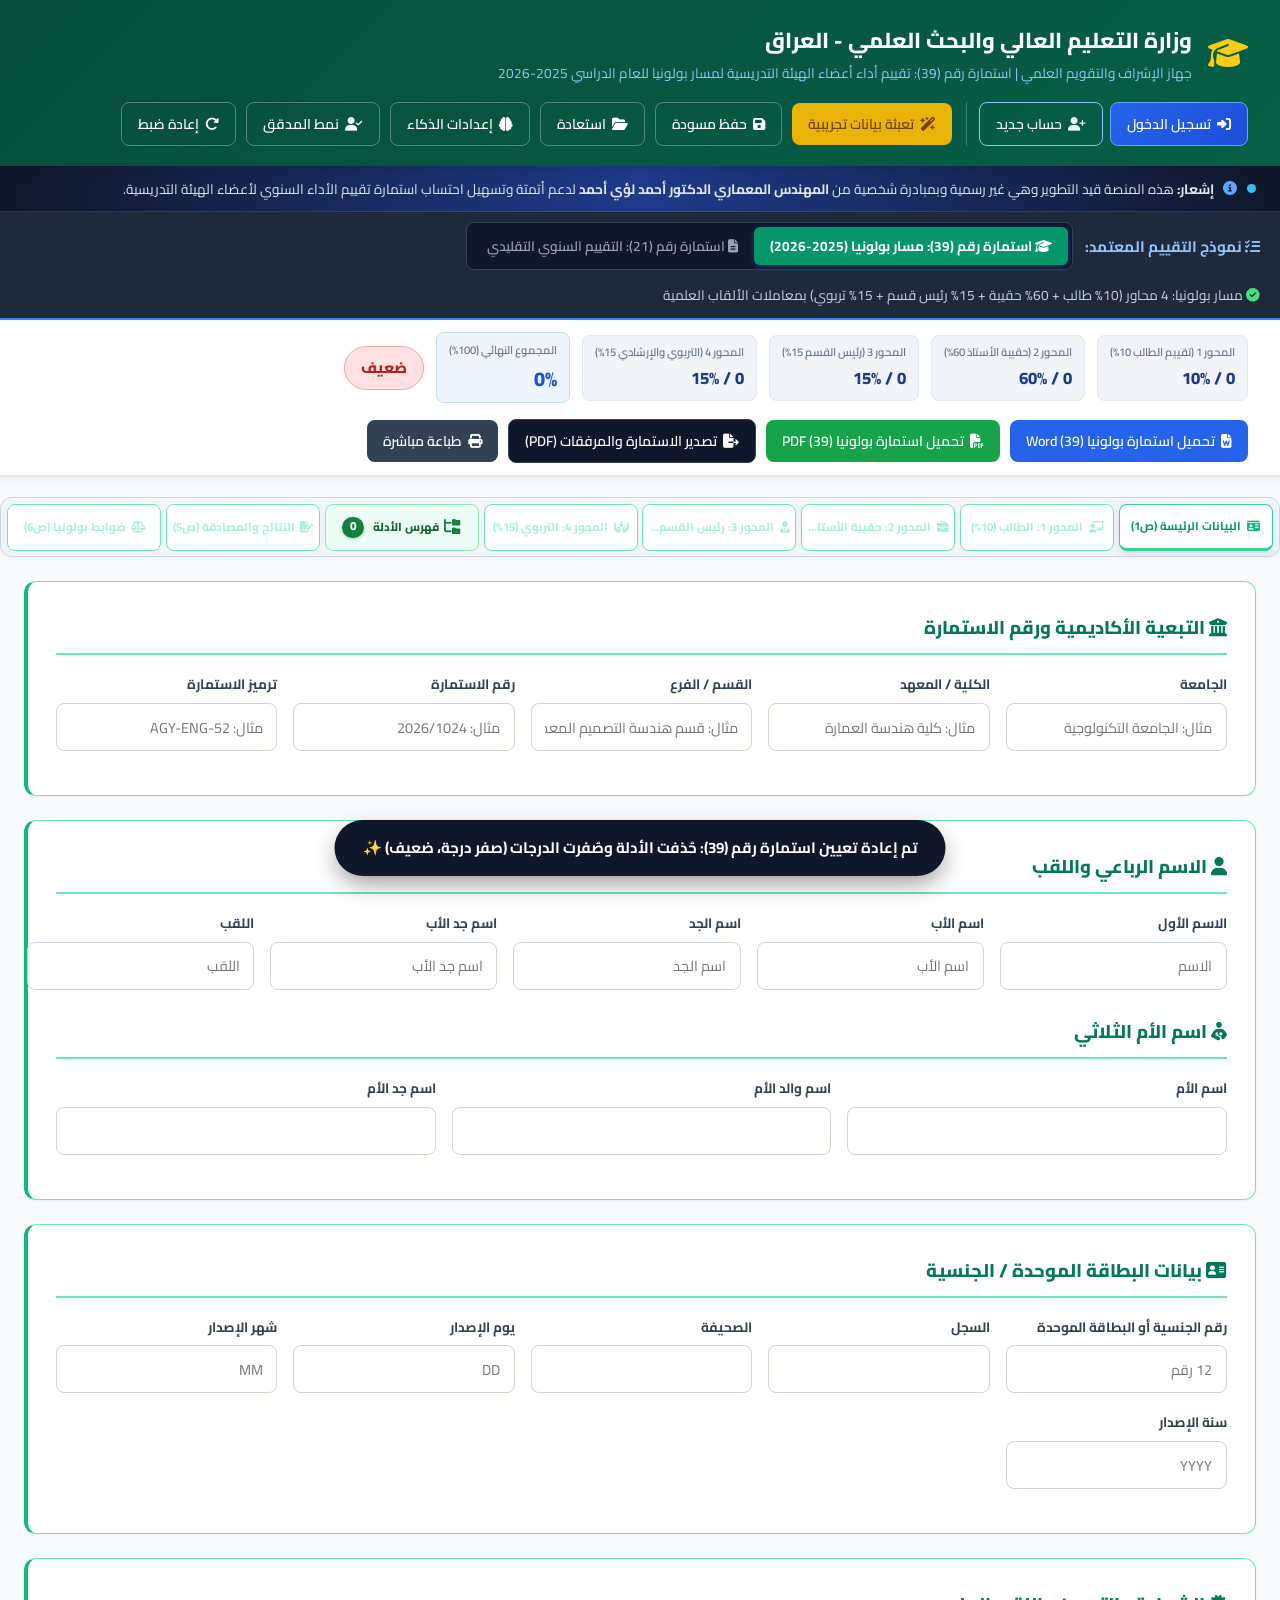
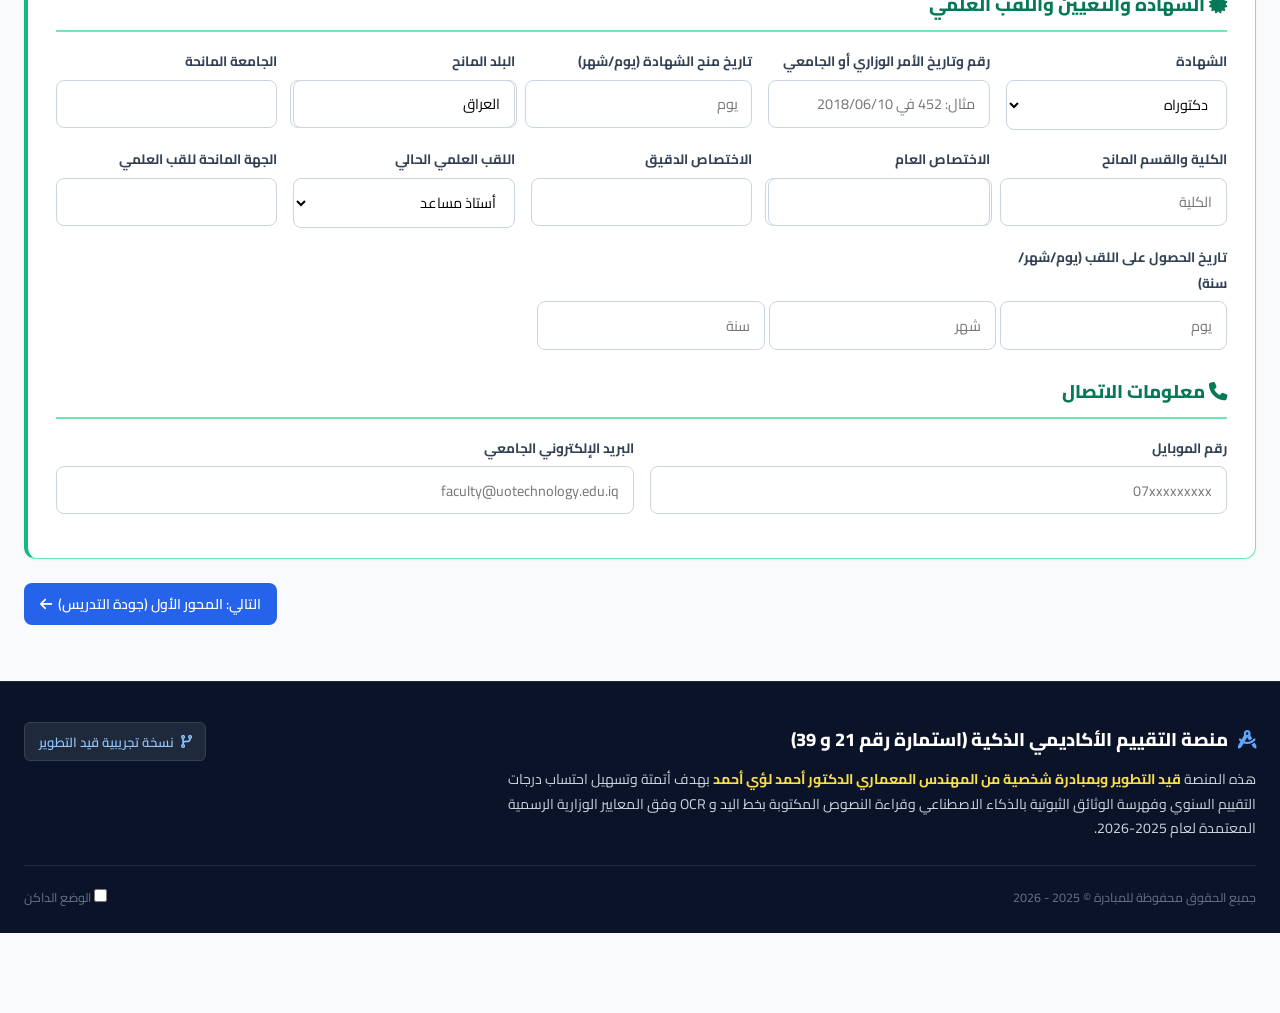
==== commit 3c6519cd: "fix: Hide Streamlit Cloud banner for regular users, show only for admin; update footer title" ====
--- a/docs/index.html
+++ b/docs/index.html
@@ -88,7 +88,7 @@
     </div>
 
     <!-- شريط إشعار النسخة السحابية المعتمدة -->
-    <div id="gh-pages-banner" style="background: linear-gradient(90deg, #eff6ff, #f0fdf4); border-bottom: 1px solid #bfdbfe; padding: 10px 20px; font-size: 0.88rem; color: #1e3a8a; display: flex; align-items: center; justify-content: space-between; flex-wrap: wrap; gap: 10px;">
+    <div id="streamlit-banner" style="background: linear-gradient(90deg, #eff6ff, #f0fdf4); border-bottom: 1px solid #bfdbfe; padding: 10px 20px; font-size: 0.88rem; color: #1e3a8a; display: none; align-items: center; justify-content: space-between; flex-wrap: wrap; gap: 10px;">
         <div>
             <i class="fa-solid fa-cloud text-blue-600" style="margin-left: 6px;"></i>
             <span><strong>المنصة السحابية المعتمدة (Streamlit Cloud):</strong> لتصدير ملفات Word و PDF الرسمية والمسح السحابي بالذكاء الاصطناعي مع كامل الميزات.</span>
@@ -2070,7 +2070,7 @@
                 <div class="footer-brand">
                     <div class="footer-title">
                         <i class="fa-solid fa-compass-drafting" style="color: #60a5fa;"></i>
-                        <span>منصة التقييم الأكاديمي الذكية (استمارة رقم 21)</span>
+                        <span>منصة التقييم الأكاديمي الذكية (استمارة رقم 21 و 39)</span>
                     </div>
                     <p class="footer-initiative-text">
                         هذه المنصة <strong>قيد التطوير وبمبادرة شخصية من المهندس المعماري الدكتور أحمد لؤي أحمد</strong> بهدف أتمتة وتسهيل احتساب درجات التقييم السنوي وفهرسة الوثائق الثبوتية بالذكاء الاصطناعي وقراءة النصوص المكتوبة بخط اليد و OCR وفق المعايير الوزارية الرسمية المعتمدة لعام 2025-2026.
--- a/docs/css/styles.css
+++ b/docs/css/styles.css
@@ -17,6 +17,36 @@
     --border-dark: #334155;
 }
 
+/* Form 21 (Standard Evaluation) - Blue Theme */
+[data-form="form21"] {
+    --form-primary: #1e3a8a;
+    --form-primary-light: #3b82f6;
+    --form-primary-dark: #172554;
+    --form-accent: #60a5fa;
+    --form-header-bg: linear-gradient(135deg, #0f172a 0%, #1e3a8a 100%);
+    --form-tab-active: #2563eb;
+    --form-tab-inactive: transparent;
+    --form-tab-text-active: white;
+    --form-tab-text-inactive: #cbd5e1;
+    --form-tab-border-active: #60a5fa;
+    --form-tab-border-inactive: #64748b;
+}
+
+/* Form 39 (Bologna Process) - Emerald/Teal Theme */
+[data-form="form39"] {
+    --form-primary: #065f46;
+    --form-primary-light: #10b981;
+    --form-primary-dark: #047857;
+    --form-accent: #34d399;
+    --form-header-bg: linear-gradient(135deg, #064e3b 0%, #065f46 100%);
+    --form-tab-active: #059669;
+    --form-tab-inactive: transparent;
+    --form-tab-text-active: white;
+    --form-tab-text-inactive: #a7f3d0;
+    --form-tab-border-active: #34d399;
+    --form-tab-border-inactive: #6ee7b7;
+}
+
 [data-theme="dark"] {
     --primary: #60a5fa;
     --primary-light: #93c5fd;
@@ -34,6 +64,34 @@
     --border-dark: #64748b;
 }
 
+[data-theme="dark"][data-form="form21"] {
+    --form-primary: #60a5fa;
+    --form-primary-light: #93c5fd;
+    --form-primary-dark: #1d4ed8;
+    --form-accent: #93c5fd;
+    --form-header-bg: linear-gradient(135deg, #1e3a8a 0%, #1e40af 100%);
+    --form-tab-active: #3b82f6;
+    --form-tab-inactive: transparent;
+    --form-tab-text-active: white;
+    --form-tab-text-inactive: #93c5fd;
+    --form-tab-border-active: #93c5fd;
+    --form-tab-border-inactive: #60a5fa;
+}
+
+[data-theme="dark"][data-form="form39"] {
+    --form-primary: #34d399;
+    --form-primary-light: #6ee7b7;
+    --form-primary-dark: #10b981;
+    --form-accent: #6ee7b7;
+    --form-header-bg: linear-gradient(135deg, #065f46 0%, #047857 100%);
+    --form-tab-active: #10b981;
+    --form-tab-inactive: transparent;
+    --form-tab-text-active: white;
+    --form-tab-text-inactive: #a7f3d0;
+    --form-tab-border-active: #6ee7b7;
+    --form-tab-border-inactive: #34d399;
+}
+
 * {
     box-sizing: border-box;
     margin: 0;
@@ -53,7 +111,7 @@
 
 /* الترويسة الرئيسية */
 .main-header {
-    background: linear-gradient(135deg, #0f172a 0%, #1e3a8a 100%);
+    background: var(--form-header-bg, linear-gradient(135deg, #0f172a 0%, #1e3a8a 100%));
     color: white;
     padding: 1.25rem 2rem;
     box-shadow: 0 4px 12px rgba(0, 0, 0, 0.1);
@@ -241,9 +299,9 @@
     font-size: clamp(0.72rem, 0.8vw, 0.86rem);
     font-weight: 700;
     background: #ffffff;
-    border: 1px solid #e2e8f0;
+    border: 1px solid var(--form-tab-border-inactive, #e2e8f0);
     border-radius: 0.5rem;
-    color: #475569;
+    color: var(--form-tab-text-inactive, #475569);
     cursor: pointer;
     white-space: nowrap;
     transition: all 0.2s cubic-bezier(0.4, 0, 0.2, 1);
@@ -262,25 +320,25 @@
 }
 
 /* ألوان مميزة لأيقونات المحاور في المسطرة */
-.tab-btn[data-tab="tab-personal"] i { color: #2563eb; }
-.tab-btn[data-tab="tab-axis1"] i { color: #0284c7; }
+.tab-btn[data-tab="tab-personal"] i { color: var(--form-primary-light, #2563eb); }
+.tab-btn[data-tab="tab-axis1"] i { color: var(--form-primary, #0284c7); }
 .tab-btn[data-tab="tab-axis2"] i { color: #7c3aed; }
-.tab-btn[data-tab="tab-axis3"] i { color: #d97706; }
-.tab-btn[data-tab="tab-axis45"] i { color: #dc2626; }
+.tab-btn[data-tab="tab-axis3"] i { color: var(--form-accent, #d97706); }
+.tab-btn[data-tab="tab-axis45"] i { color: var(--danger, #dc2626); }
 .tab-btn[data-tab="tab-summary"] i { color: #4f46e5; }
 
 .tab-btn:hover {
-    color: #0f172a;
+    color: var(--form-primary, #0f172a);
     background: #f8fafc;
-    border-color: #cbd5e1;
+    border-color: var(--form-primary-light, #cbd5e1);
     transform: translateY(-1px);
     box-shadow: 0 2px 6px rgba(0, 0, 0, 0.06);
 }
 
 .tab-btn.active {
-    color: var(--primary);
-    border-color: var(--primary);
-    border-bottom: 3px solid var(--primary);
+    color: var(--form-tab-active, var(--form-primary));
+    border-color: var(--form-tab-border-active, var(--form-primary));
+    border-bottom: 3px solid var(--form-tab-border-active, var(--form-primary));
     background: #ffffff;
     box-shadow: 0 3px 8px rgba(37, 99, 235, 0.14);
 }
@@ -396,9 +454,9 @@
 
 /* البطاقات الحاوية */
 .form-card {
-    background: white;
+    background: var(--card-bg);
     border-radius: 0.75rem;
-    border: 1px solid var(--border-color);
+    border: 1px solid var(--form-tab-border-inactive, var(--border-color));
     padding: 1.75rem;
     margin-bottom: 1.5rem;
     box-shadow: 0 1px 3px rgba(0, 0, 0, 0.05);
@@ -407,13 +465,150 @@
 .form-card-title {
     font-size: 1.15rem;
     font-weight: 800;
-    color: var(--primary-dark);
+    color: var(--form-primary-dark);
     margin-bottom: 1rem;
     padding-bottom: 0.5rem;
-    border-bottom: 2px solid #f1f5f9;
+    border-bottom: 2px solid var(--form-tab-border-inactive, #f1f5f9);
     display: flex;
     justify-content: space-between;
     align-items: center;
+}
+
+/* تمييز بصري للمحاور داخل البطاقات */
+[data-form="form39"] .form-card {
+    border-left: 4px solid var(--form-primary-light, #10b981);
+}
+
+[data-form="form21"] .form-card {
+    border-left: 4px solid var(--form-primary-light, #3b82f6);
+}
+
+/* ألوان مميزة لفقرة كل محور */
+[data-form="form39"] .teaching-only h4,
+[data-form="form39"] .paragraph-header h4 {
+    color: var(--form-primary, #065f46);
+}
+
+[data-form="form21"] .teaching-only h4,
+[data-form="form21"] .paragraph-header h4 {
+    color: var(--form-primary, #1e3a8a);
+}
+
+/* حالة الدرجة (Badge) بألوان المحور */
+[data-form="form39"] .score-status-badge {
+    background: var(--form-primary-light, #d1fae5);
+    color: var(--form-primary-dark, #064e3b);
+    border: 1px solid var(--form-primary, #10b981);
+}
+
+[data-form="form21"] .score-status-badge {
+    background: var(--form-primary-light, #dbeafe);
+    color: var(--form-primary-dark, #1e3a8a);
+    border: 1px solid var(--form-primary, #3b82f6);
+}
+
+/* زر المسح بالذكاء الاصطناعي لكل فقرة */
+[data-form="form39"] .btn-scan-paragraph {
+    background: linear-gradient(135deg, var(--form-primary-light), var(--form-primary));
+    border-color: var(--form-primary);
+    color: white;
+}
+
+[data-form="form39"] .btn-scan-paragraph:hover {
+    box-shadow: 0 4px 12px rgba(16, 185, 129, 0.4);
+}
+
+[data-form="form21"] .btn-scan-paragraph {
+    background: linear-gradient(135deg, var(--form-primary-light), var(--form-primary));
+    border-color: var(--form-primary);
+    color: white;
+}
+
+[data-form="form21"] .btn-scan-paragraph:hover {
+    box-shadow: 0 4px 12px rgba(59, 130, 246, 0.4);
+}
+
+/* حاويات الأدلة لكل فقرة */
+[data-form="form39"] .evidence-container {
+    border-left: 3px solid var(--form-primary-light, #10b981);
+    background: rgba(16, 185, 129, 0.05);
+}
+
+[data-form="form21"] .evidence-container {
+    border-left: 3px solid var(--form-primary-light, #3b82f6);
+    background: rgba(59, 130, 246, 0.05);
+}
+
+/* بطاقات الملخص في قسم النتائج */
+[data-form="form39"] .summary-card,
+[data-form="form39"] .score-summary-box {
+    border-left: 4px solid var(--form-primary, #065f46);
+    background: linear-gradient(135deg, rgba(6, 95, 70, 0.08), rgba(6, 95, 70, 0.03));
+}
+
+[data-form="form21"] .summary-card,
+[data-form="form21"] .score-summary-box {
+    border-left: 4px solid var(--form-primary, #1e3a8a);
+    background: linear-gradient(135deg, rgba(30, 58, 138, 0.08), rgba(30, 58, 138, 0.03));
+}
+
+/* بطاقات الملخص في قسم النتائج */
+[data-form="form39"] .summary-card,
+[data-form="form39"] .score-summary-box {
+    border-left: 4px solid var(--form-primary, #065f46);
+    background: linear-gradient(135deg, rgba(6, 95, 70, 0.08), rgba(6, 95, 70, 0.03));
+}
+
+[data-form="form21"] .summary-card,
+[data-form="form21"] .score-summary-box {
+    border-left: 4px solid var(--form-primary, #1e3a8a);
+    background: linear-gradient(135deg, rgba(30, 58, 138, 0.08), rgba(30, 58, 138, 0.03));
+}
+
+/* مؤشرات الوزن للمحاور */
+[data-form="form39"] .axis-weight-badge {
+    background: var(--form-primary);
+    color: white;
+}
+
+[data-form="form21"] .axis-weight-badge {
+    background: var(--form-primary);
+    color: white;
+}
+
+/* تمييز جدول محاور استمارة 39 في الفهرس الرئيسي */
+[data-form="form39"] .master-catalog-table tbody tr[data-axis^="axis1_bologna"] {
+    background: rgba(6, 95, 70, 0.03);
+    border-left: 3px solid var(--form-primary-light, #10b981);
+}
+
+[data-form="form39"] .master-catalog-table tbody tr[data-axis^="axis2_portfolio"] {
+    background: rgba(6, 95, 70, 0.05);
+    border-left: 3px solid var(--form-primary, #065f46);
+}
+
+[data-form="form39"] .master-catalog-table tbody tr[data-axis^="axis3_hod"] {
+    background: rgba(6, 95, 70, 0.02);
+    border-left: 3px solid var(--form-accent, #34d399);
+}
+
+[data-form="form39"] .master-catalog-table tbody tr[data-axis^="axis4_guidance"] {
+    background: rgba(6, 95, 70, 0.04);
+    border-left: 3px solid var(--warning, #f59e0b);
+}
+
+/* مؤشرات مرئية لعناوين المحاور في استمارة 39 */
+[data-form="form39"] .tab-pane[id^="tab-f39-axis"] .form-card-title {
+    background: linear-gradient(90deg, var(--form-primary-light), var(--form-primary));
+    -webkit-background-clip: text;
+    -webkit-text-fill-color: transparent;
+    background-clip: text;
+}
+
+/* ألوان خاصة لبطاقات الاستمارة 39 في قسم evidence */
+[data-form="form39"] .evidence-card,
+[data-form="form39"] .mini-evidence-table {
+    border-left: 3px solid var(--form-primary-light, #10b981);
 }
 
 /* شبكة الحقول */
@@ -1586,9 +1781,9 @@
 /* استمارة رقم (39) مسار بولونيا 2025-2026 */
 /* ============================================================== */
 .evaluation-form-switcher {
-    background: #0f172a;
+    background: var(--form-header-bg, #0f172a);
     color: #f8fafc;
-    border-bottom: 2px solid #3b82f6;
+    border-bottom: 2px solid var(--form-primary-light, #3b82f6);
     padding: 8px 16px;
     box-shadow: 0 2px 8px rgba(0,0,0,0.15);
 }
@@ -1600,9 +1795,9 @@
     transition: all 0.2s ease;
 }
 .btn-mode.active {
-    background: #2563eb !important;
+    background: var(--form-tab-active, #2563eb) !important;
     color: white !important;
-    border-color: #60a5fa !important;
+    border-color: var(--form-tab-border-active, #60a5fa) !important;
     font-weight: 700;
     box-shadow: 0 2px 6px rgba(37,99,235,0.4);
 }
@@ -1610,20 +1805,21 @@
     transition: background-color 0.15s ease;
 }
 .bologna-check-item:hover {
-    background-color: #f1f5f9 !important;
+    background-color: var(--bg-main, #f1f5f9) !important;
 }
 .bologna-subcard {
-    background: #f8fafc;
-    border: 1px solid #e2e8f0;
+    background: var(--card-bg);
+    border: 1px solid var(--form-tab-border-inactive, #e2e8f0);
     border-radius: 10px;
     padding: 1.25rem;
     margin-bottom: 1.5rem;
+    border-left: 4px solid var(--form-primary, #065f46);
 }
 .bologna-subcard-header {
     display: flex;
     justify-content: space-between;
     align-items: center;
-    border-bottom: 2px solid #cbd5e1;
+    border-bottom: 2px solid var(--form-tab-border-inactive, #cbd5e1);
     padding-bottom: 0.5rem;
     margin-bottom: 1rem;
 }
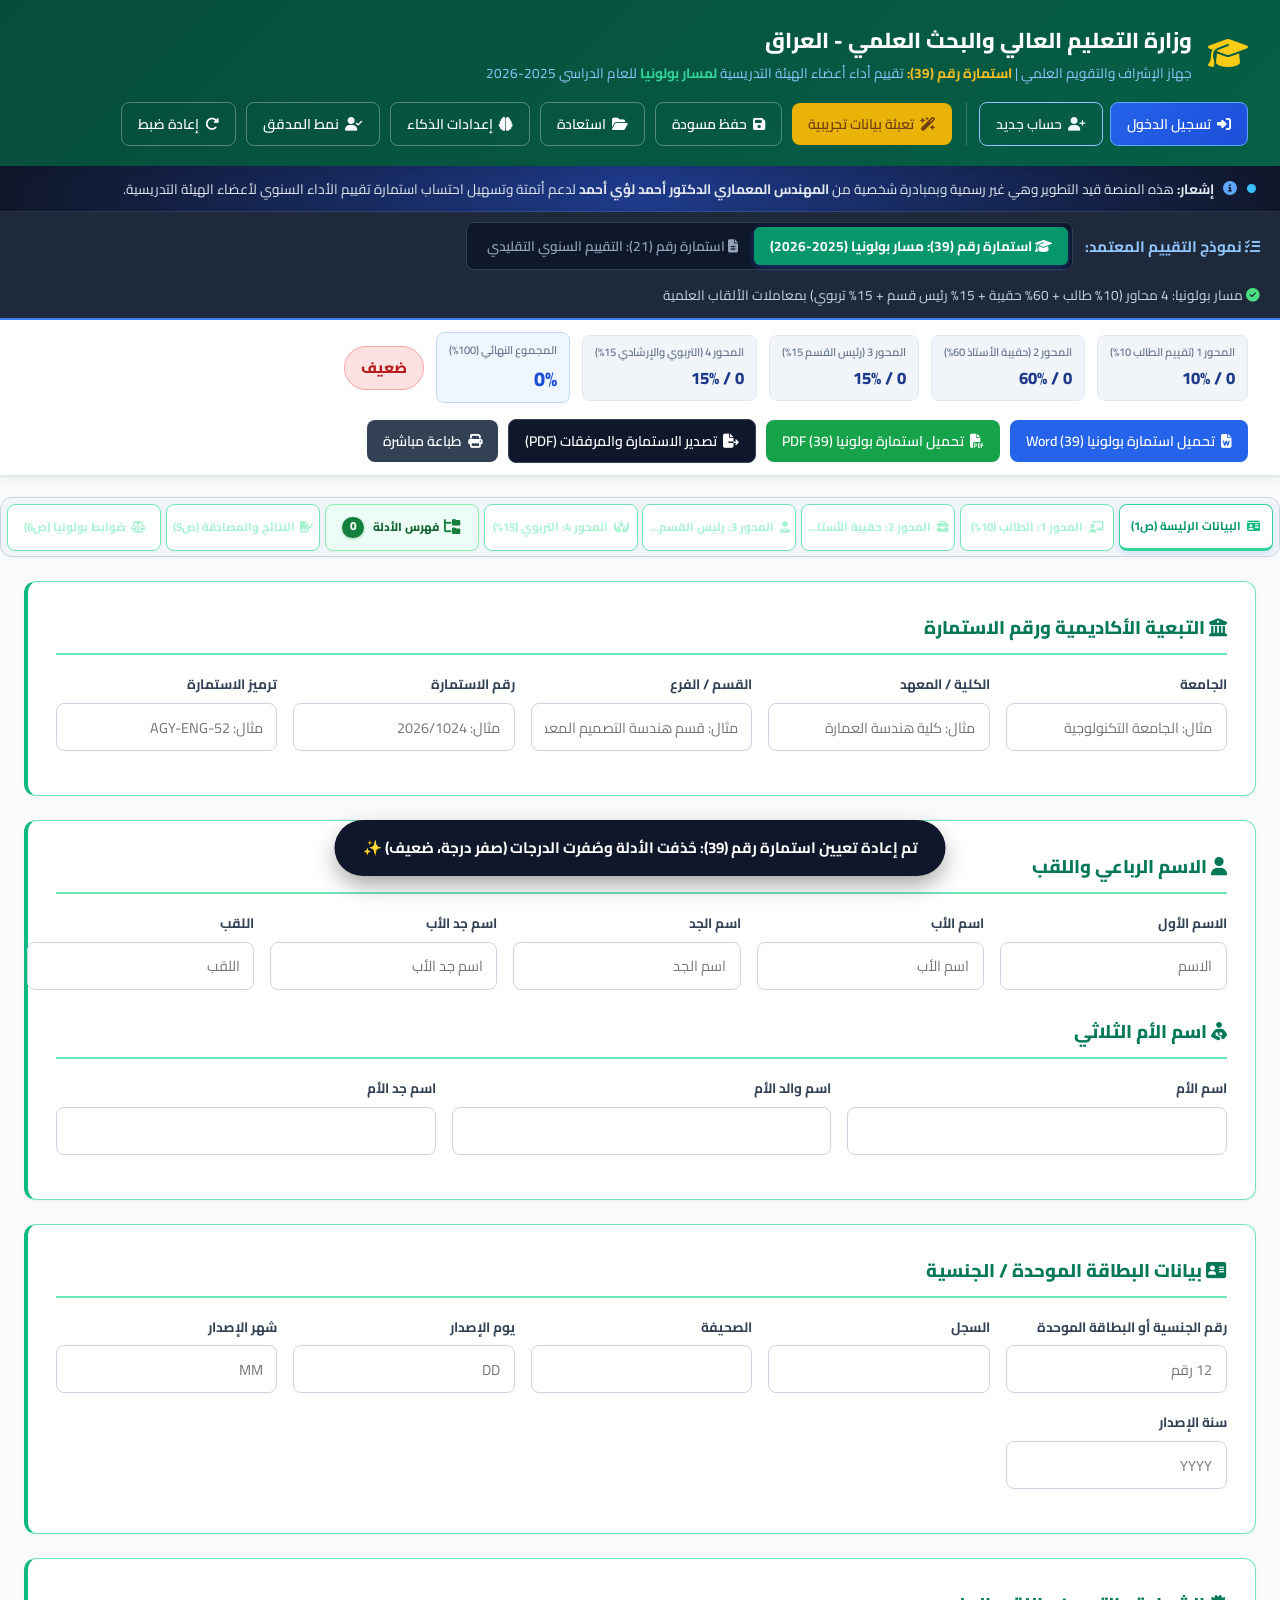
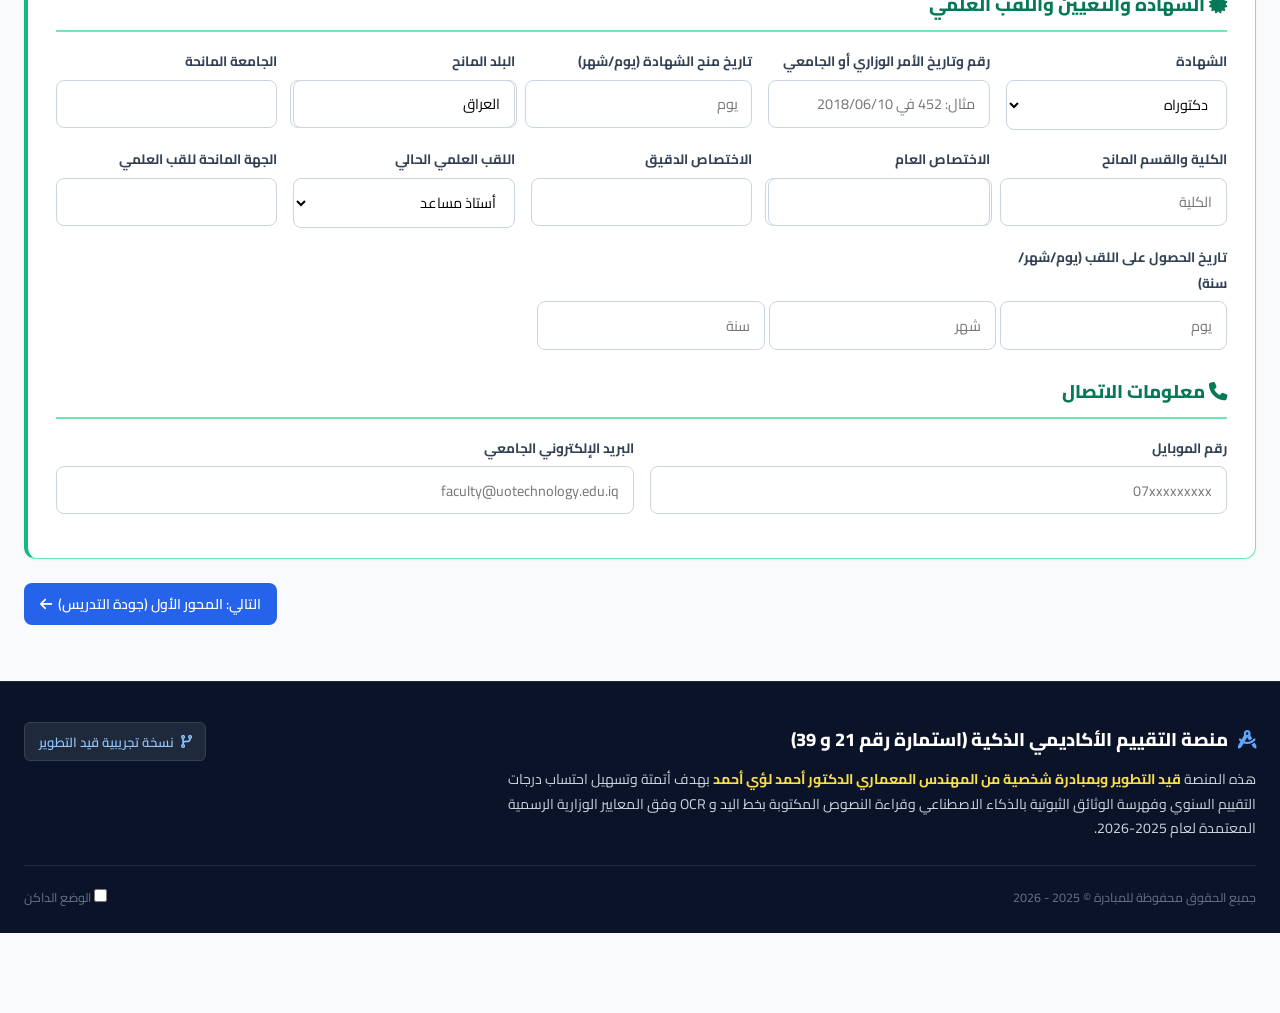
==== commit 67820c63: "feat: Highlight form numbers and Bologna text in header subtitle" ====
--- a/docs/index.html
+++ b/docs/index.html
@@ -18,7 +18,7 @@
                 <i class="fa-solid fa-graduation-cap fa-2x text-yellow-400" style="color: #facc15;"></i>
                 <div>
                     <h1>وزارة التعليم العالي والبحث العلمي - العراق</h1>
-                    <p id="platform-subtitle-text">جهاز الإشراف والتقويم العلمي | استمارة رقم (39): تقييم أداء أعضاء الهيئة التدريسية لمسار بولونيا للعام الدراسي 2025-2026</p>
+                    <p id="platform-subtitle-text">جهاز الإشراف والتقويم العلمي | <strong style="color: #fbbf24;">استمارة رقم (39):</strong> تقييم أداء أعضاء الهيئة التدريسية <strong style="color: #34d399;">لمسار بولونيا</strong> للعام الدراسي 2025-2026</p>
                 </div>
             </div>
 
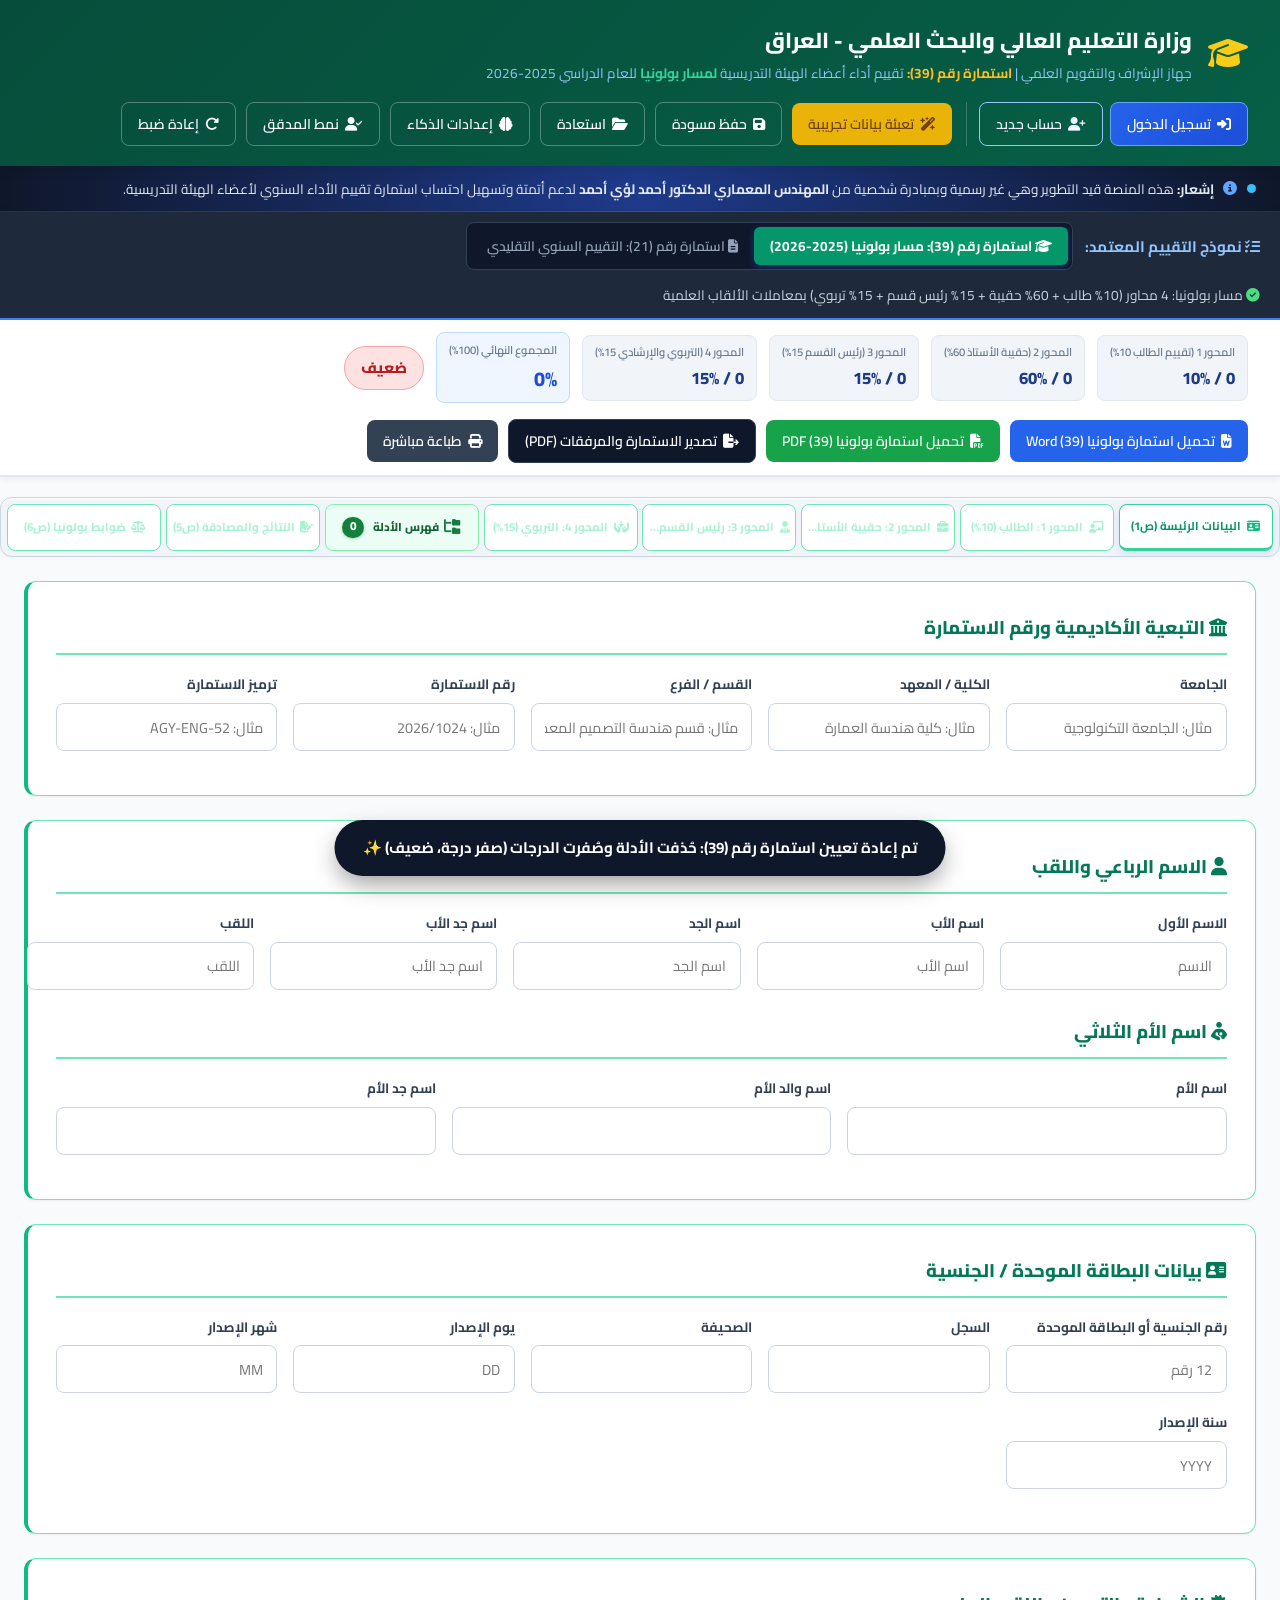
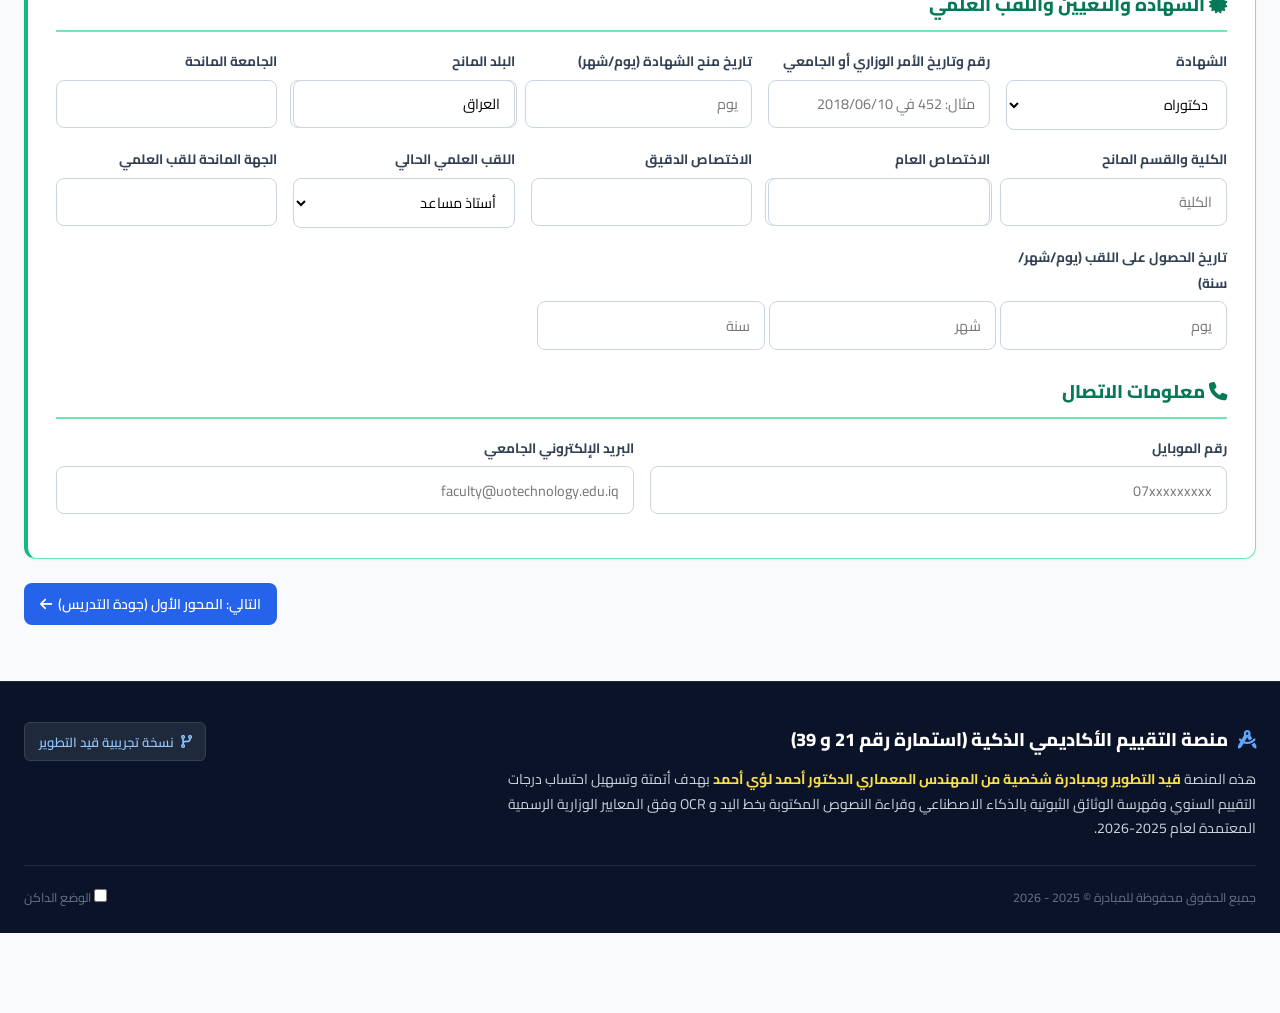
==== commit 02589ca6: "feat: Add 'إضافة وثائق' button adjacent to 'إضافة يدوية' across all axis paragraphs for importing mu" ====
--- a/docs/index.html
+++ b/docs/index.html
@@ -64,6 +64,7 @@
                 </button>
                 <input type="file" id="restore-file-input" style="display: none;" accept=".json">
                 <input type="file" id="paragraph-scan-input" style="display: none;" accept=".pdf,.jpg,.jpeg,.png,.webp">
+                <input type="file" id="manual-add-input" style="display: none;" multiple accept=".pdf,.jpg,.jpeg,.png,.webp">
                 <input type="file" id="batch-scan-input" style="display: none;" multiple accept=".pdf,.jpg,.jpeg,.png,.webp">
                 <button type="button" class="btn btn-outline" id="btn-vlm-settings-header" title="إعدادات محرك الذكاء الاصطناعي (Gemini / Apple Vision)">
                     <i class="fa-solid fa-brain"></i> إعدادات الذكاء
@@ -499,13 +500,21 @@
 
                 <!-- فقرة 1: المقررات -->
                 <div class="teaching-only" style="margin-bottom: 1.5rem; border-bottom: 1px solid #e2e8f0; padding-bottom: 1.25rem;">
-                    <div style="display: flex; justify-content: space-between; align-items: center; margin-bottom: 0.5rem;">
+                    <div style="display: flex; justify-content: space-between; align-items: center; margin-bottom: 0.5rem; flex-wrap: wrap; gap: 8px;">
                         <h4 style="font-weight: 800; color: #1e293b; margin: 0;">
                             1. المقررات التي قام بتدريسها (الدرجة القصوى: 20 درجة)
                         </h4>
-                        <button type="button" class="btn-scan-paragraph" onclick="triggerParagraphScan('axis1', 1, 'المقررات التي قام بتدريسها')">
-                            <i class="fa-solid fa-wand-magic-sparkles"></i> مسح وقراءة أمر تكليف التدريس AI
-                        </button>
+                        <div style="display: flex; gap: 6px; flex-wrap: wrap;">
+                            <button type="button" class="btn-scan-paragraph" onclick="triggerParagraphScan('axis1', 1, 'المقررات التي قام بتدريسها')">
+                                <i class="fa-solid fa-wand-magic-sparkles"></i> مسح AI
+                            </button>
+                            <button type="button" class="btn btn-outline" style="padding: 5px 10px; font-size: 0.78rem; background: #f8fafc; color: #047857; border-color: #34d399; border-radius: 6px; cursor: pointer;" onclick="triggerManualAdd('axis1', 1, 'المقررات التي قام بتدريسها')" title="إضافة ملفات متعددة يدوياً">
+                                <i class="fa-solid fa-folder-plus"></i> إضافة يدوية
+                            </button>
+                            <button type="button" class="btn btn-outline" style="padding: 5px 10px; font-size: 0.78rem; background: #f0fdf4; color: #166534; border-color: #86efac; border-radius: 6px; cursor: pointer;" onclick="triggerManualAdd('axis1', 1, 'المقررات التي قام بتدريسها')" title="استيراد أو إضافة أكثر من ملف / وثيقة">
+                                <i class="fa-solid fa-file-circle-plus"></i> إضافة وثائق
+                            </button>
+                        </div>
                     </div>
                     <p style="font-size: 0.85rem; color: #64748b; margin-bottom: 0.75rem;">
                         تمنح (20) درجة لكل مقرر دراسي فصلي أو سنوي (أولية أو عليا) (نظري أو عملي). ويعتمد كل 2 نشاط مادة دراسية لتدريسي النشاطات الطلابية.
@@ -520,13 +529,21 @@
 
                 <!-- فقرة 2: إدارة الصف والاستبيان -->
                 <div class="teaching-only" style="margin-bottom: 1.5rem; border-bottom: 1px solid #e2e8f0; padding-bottom: 1.25rem;">
-                    <div style="display: flex; justify-content: space-between; align-items: center; margin-bottom: 0.5rem;">
+                    <div style="display: flex; justify-content: space-between; align-items: center; margin-bottom: 0.5rem; flex-wrap: wrap; gap: 8px;">
                         <h4 style="font-weight: 800; color: #1e293b; margin: 0;">
                             2. إدارة الصف والعلاقة مع الطلبة وإثارة دافعيتهم (الدرجة القصوى: 20 درجة)
                         </h4>
-                        <button type="button" class="btn-scan-paragraph" onclick="triggerParagraphScan('axis1', 2, 'استبيان تقييم الطلبة')">
-                            <i class="fa-solid fa-wand-magic-sparkles"></i> مسح استمارة تقييم الطلبة AI
-                        </button>
+                        <div style="display: flex; gap: 6px; flex-wrap: wrap;">
+                            <button type="button" class="btn-scan-paragraph" onclick="triggerParagraphScan('axis1', 2, 'استبيان تقييم الطلبة')">
+                                <i class="fa-solid fa-wand-magic-sparkles"></i> مسح AI
+                            </button>
+                            <button type="button" class="btn btn-outline" style="padding: 5px 10px; font-size: 0.78rem; background: #f8fafc; color: #047857; border-color: #34d399; border-radius: 6px; cursor: pointer;" onclick="triggerManualAdd('axis1', 2, 'استبيان تقييم الطلبة')" title="إضافة ملفات متعددة يدوياً">
+                                <i class="fa-solid fa-folder-plus"></i> إضافة يدوية
+                            </button>
+                            <button type="button" class="btn btn-outline" style="padding: 5px 10px; font-size: 0.78rem; background: #f0fdf4; color: #166534; border-color: #86efac; border-radius: 6px; cursor: pointer;" onclick="triggerManualAdd('axis1', 2, 'استبيان تقييم الطلبة')" title="استيراد أو إضافة أكثر من ملف / وثيقة">
+                                <i class="fa-solid fa-file-circle-plus"></i> إضافة وثائق
+                            </button>
+                        </div>
                     </div>
                     <p style="font-size: 0.85rem; color: #64748b; margin-bottom: 0.75rem;">
                         التقييم من خلال استمارة استبيان توزع على الطلبة: (20 درجة لنسبة 80% فأكثر)، (17 درجة لنسبة 70-79%)، (14 درجة لنسبة 69-60%)، (12 درجة لنسبة 59-50%)، (8 درجات لما دون ذلك).
@@ -541,13 +558,21 @@
 
                 <!-- فقرة 3: التعليم المدمج -->
                 <div class="teaching-only" style="margin-bottom: 1.5rem; border-bottom: 1px solid #e2e8f0; padding-bottom: 1.25rem;">
-                    <div style="display: flex; justify-content: space-between; align-items: center; margin-bottom: 0.5rem;">
+                    <div style="display: flex; justify-content: space-between; align-items: center; margin-bottom: 0.5rem; flex-wrap: wrap; gap: 8px;">
                         <h4 style="font-weight: 800; color: #1e293b; margin: 0;">
                             3. التعليم المدمج (تمنح 5 درجات لكل فقرة - القصوى: 20 درجة)
                         </h4>
-                        <button type="button" class="btn-scan-paragraph" onclick="triggerParagraphScan('axis1', 3, 'التعليم المدمج')">
-                            <i class="fa-solid fa-wand-magic-sparkles"></i> مسح وتوثيق التعليم المدمج AI
-                        </button>
+                        <div style="display: flex; gap: 6px; flex-wrap: wrap;">
+                            <button type="button" class="btn-scan-paragraph" onclick="triggerParagraphScan('axis1', 3, 'التعليم المدمج')">
+                                <i class="fa-solid fa-wand-magic-sparkles"></i> مسح AI
+                            </button>
+                            <button type="button" class="btn btn-outline" style="padding: 5px 10px; font-size: 0.78rem; background: #f8fafc; color: #047857; border-color: #34d399; border-radius: 6px; cursor: pointer;" onclick="triggerManualAdd('axis1', 3, 'التعليم المدمج')" title="إضافة ملفات متعددة يدوياً">
+                                <i class="fa-solid fa-folder-plus"></i> إضافة يدوية
+                            </button>
+                            <button type="button" class="btn btn-outline" style="padding: 5px 10px; font-size: 0.78rem; background: #f0fdf4; color: #166534; border-color: #86efac; border-radius: 6px; cursor: pointer;" onclick="triggerManualAdd('axis1', 3, 'التعليم المدمج')" title="استيراد أو إضافة أكثر من ملف / وثيقة">
+                                <i class="fa-solid fa-file-circle-plus"></i> إضافة وثائق
+                            </button>
+                        </div>
                     </div>
                     <div style="display: flex; flex-direction: column; gap: 0.5rem; font-size: 0.9rem;">
                         <label><input type="checkbox" onchange="updateBlendedItems()"> يستخدم طرائق تدريس متعددة ومتنوعة (المحاضرة، المناقشة، الاستقصاء، العصف الذهني...)</label>
@@ -561,13 +586,21 @@
 
                 <!-- فقرة 4: وصف المقرر -->
                 <div class="teaching-only" style="margin-bottom: 1.5rem; border-bottom: 1px solid #e2e8f0; padding-bottom: 1.25rem;">
-                    <div style="display: flex; justify-content: space-between; align-items: center; margin-bottom: 0.5rem;">
+                    <div style="display: flex; justify-content: space-between; align-items: center; margin-bottom: 0.5rem; flex-wrap: wrap; gap: 8px;">
                         <h4 style="font-weight: 800; color: #1e293b; margin: 0;">
                             4. وصف المقرر الدراسي وتحديثه والأساليب المستعملة في تقييم الطلبة (تمنح 4 درجات لكل فقرة - القصوى: 20 درجة)
                         </h4>
-                        <button type="button" class="btn-scan-paragraph" onclick="triggerParagraphScan('axis1', 4, 'وصف المقرر الدراسي')">
-                            <i class="fa-solid fa-wand-magic-sparkles"></i> مسح وثيقة وصف المقرر AI
-                        </button>
+                        <div style="display: flex; gap: 6px; flex-wrap: wrap;">
+                            <button type="button" class="btn-scan-paragraph" onclick="triggerParagraphScan('axis1', 4, 'وصف المقرر الدراسي')">
+                                <i class="fa-solid fa-wand-magic-sparkles"></i> مسح AI
+                            </button>
+                            <button type="button" class="btn btn-outline" style="padding: 5px 10px; font-size: 0.78rem; background: #f8fafc; color: #047857; border-color: #34d399; border-radius: 6px; cursor: pointer;" onclick="triggerManualAdd('axis1', 4, 'وصف المقرر الدراسي')" title="إضافة ملفات متعددة يدوياً">
+                                <i class="fa-solid fa-folder-plus"></i> إضافة يدوية
+                            </button>
+                            <button type="button" class="btn btn-outline" style="padding: 5px 10px; font-size: 0.78rem; background: #f0fdf4; color: #166534; border-color: #86efac; border-radius: 6px; cursor: pointer;" onclick="triggerManualAdd('axis1', 4, 'وصف المقرر الدراسي')" title="استيراد أو إضافة أكثر من ملف / وثيقة">
+                                <i class="fa-solid fa-file-circle-plus"></i> إضافة وثائق
+                            </button>
+                        </div>
                     </div>
                     <div style="display: flex; flex-direction: column; gap: 0.5rem; font-size: 0.9rem;">
                         <label><input type="checkbox" onchange="updateCourseDescItems()"> يقدم وصف المقرر الدراسي في بداية العام الدراسي متضمنة الخطة الدراسية</label>
@@ -582,13 +615,21 @@
 
                 <!-- فقرة 5: الالتزام الوظيفي -->
                 <div style="margin-bottom: 1rem;">
-                    <div style="display: flex; justify-content: space-between; align-items: center; margin-bottom: 0.5rem;">
+                    <div style="display: flex; justify-content: space-between; align-items: center; margin-bottom: 0.5rem; flex-wrap: wrap; gap: 8px;">
                         <h4 style="font-weight: 800; color: #1e293b; margin: 0;">
                             5. الالتزام الوظيفي (تمنح 4 درجات لكل فقرة للتدريسي المكلف / 20 درجة للتدريسي غير المكلف)
                         </h4>
-                        <button type="button" class="btn-scan-paragraph" onclick="triggerParagraphScan('axis1', 5, 'الالتزام الوظيفي')">
-                            <i class="fa-solid fa-wand-magic-sparkles"></i> مسح وثائق الالتزام والدوام AI
-                        </button>
+                        <div style="display: flex; gap: 6px; flex-wrap: wrap;">
+                            <button type="button" class="btn-scan-paragraph" onclick="triggerParagraphScan('axis1', 5, 'الالتزام الوظيفي')">
+                                <i class="fa-solid fa-wand-magic-sparkles"></i> مسح AI
+                            </button>
+                            <button type="button" class="btn btn-outline" style="padding: 5px 10px; font-size: 0.78rem; background: #f8fafc; color: #047857; border-color: #34d399; border-radius: 6px; cursor: pointer;" onclick="triggerManualAdd('axis1', 5, 'الالتزام الوظيفي')" title="إضافة ملفات متعددة يدوياً">
+                                <i class="fa-solid fa-folder-plus"></i> إضافة يدوية
+                            </button>
+                            <button type="button" class="btn btn-outline" style="padding: 5px 10px; font-size: 0.78rem; background: #f0fdf4; color: #166534; border-color: #86efac; border-radius: 6px; cursor: pointer;" onclick="triggerManualAdd('axis1', 5, 'الالتزام الوظيفي')" title="استيراد أو إضافة أكثر من ملف / وثيقة">
+                                <i class="fa-solid fa-file-circle-plus"></i> إضافة وثائق
+                            </button>
+                        </div>
                     </div>
                     <div style="display: flex; flex-direction: column; gap: 0.5rem; font-size: 0.9rem;">
                         <label><input type="checkbox" onchange="updateCommitmentItems()"> الالتزام بالأنظمة والتعليمات والدوام اليومي والمحاضرات واجتماعات القسم</label>
@@ -628,14 +669,20 @@
 
                 <!-- فقرة 1: بحوث سكوباس وكلاريفيت -->
                 <div style="margin-bottom: 1.5rem; border-bottom: 1px solid #e2e8f0; padding-bottom: 1.25rem;">
-                    <div style="display: flex; justify-content: space-between; align-items: center; margin-bottom: 0.5rem;">
+                    <div style="display: flex; justify-content: space-between; align-items: center; margin-bottom: 0.5rem; flex-wrap: wrap; gap: 8px;">
                         <h4 style="font-weight: 800; color: #1e293b; margin: 0;">
                             1. البحوث العلمية المنشورة في المجلات المفهرسة ضمن المستوعبات العالمية (Clarivate / Scopus)
                         </h4>
-                        <div style="display: flex; align-items: center; gap: 0.75rem;">
+                        <div style="display: flex; align-items: center; gap: 6px; flex-wrap: wrap;">
                             <span class="badge" style="background: #dbeafe; color: #1d4ed8; padding: 4px 10px; border-radius: 6px; font-weight: 700;">القصوى: 60 درجة</span>
                             <button type="button" class="btn-scan-paragraph" onclick="triggerParagraphScan('axis2', 1, 'البحوث العالمية Scopus/Clarivate')">
-                                <i class="fa-solid fa-wand-magic-sparkles"></i> مسح وقراءة بحث Scopus / عالمي AI
+                                <i class="fa-solid fa-wand-magic-sparkles"></i> مسح AI
+                            </button>
+                            <button type="button" class="btn btn-outline" style="padding: 5px 10px; font-size: 0.78rem; background: #f8fafc; color: #047857; border-color: #34d399; border-radius: 6px; cursor: pointer;" onclick="triggerManualAdd('axis2', 1, 'البحوث العالمية Scopus/Clarivate')" title="إضافة ملفات متعددة يدوياً">
+                                <i class="fa-solid fa-folder-plus"></i> إضافة يدوية
+                            </button>
+                            <button type="button" class="btn btn-outline" style="padding: 5px 10px; font-size: 0.78rem; background: #f0fdf4; color: #166534; border-color: #86efac; border-radius: 6px; cursor: pointer;" onclick="triggerManualAdd('axis2', 1, 'البحوث العالمية Scopus/Clarivate')" title="استيراد أو إضافة أكثر من ملف / وثيقة">
+                                <i class="fa-solid fa-file-circle-plus"></i> إضافة وثائق
                             </button>
                         </div>
                     </div>
@@ -652,14 +699,20 @@
 
                 <!-- فقرة 2: البحوث المحلية والكتب المؤلفة -->
                 <div style="margin-bottom: 1.5rem; border-bottom: 1px solid #e2e8f0; padding-bottom: 1.25rem;">
-                    <div style="display: flex; justify-content: space-between; align-items: center; margin-bottom: 0.5rem;">
+                    <div style="display: flex; justify-content: space-between; align-items: center; margin-bottom: 0.5rem; flex-wrap: wrap; gap: 8px;">
                         <h4 style="font-weight: 800; color: #1e293b; margin: 0;">
                             2. البحوث العلمية المنشورة في المجلات العربية والمحلية والكتب المؤلفة
                         </h4>
-                        <div style="display: flex; align-items: center; gap: 0.75rem;">
+                        <div style="display: flex; align-items: center; gap: 6px; flex-wrap: wrap;">
                             <span class="badge" style="background: #dbeafe; color: #1d4ed8; padding: 4px 10px; border-radius: 6px; font-weight: 700;">القصوى: 25 درجة</span>
                             <button type="button" class="btn-scan-paragraph" onclick="triggerParagraphScan('axis2', 2, 'البحوث المحلية والكتب المؤلفة')">
-                                <i class="fa-solid fa-wand-magic-sparkles"></i> مسح بحث محلي / مؤتمر / كتاب AI
+                                <i class="fa-solid fa-wand-magic-sparkles"></i> مسح AI
+                            </button>
+                            <button type="button" class="btn btn-outline" style="padding: 5px 10px; font-size: 0.78rem; background: #f8fafc; color: #047857; border-color: #34d399; border-radius: 6px; cursor: pointer;" onclick="triggerManualAdd('axis2', 2, 'البحوث المحلية والكتب المؤلفة')" title="إضافة ملفات متعددة يدوياً">
+                                <i class="fa-solid fa-folder-plus"></i> إضافة يدوية
+                            </button>
+                            <button type="button" class="btn btn-outline" style="padding: 5px 10px; font-size: 0.78rem; background: #f0fdf4; color: #166534; border-color: #86efac; border-radius: 6px; cursor: pointer;" onclick="triggerManualAdd('axis2', 2, 'البحوث المحلية والكتب المؤلفة')" title="استيراد أو إضافة أكثر من ملف / وثيقة">
+                                <i class="fa-solid fa-file-circle-plus"></i> إضافة وثائق
                             </button>
                         </div>
                     </div>
@@ -676,14 +729,20 @@
 
                 <!-- فقرة 3: الإشراف والتقويم العلمي -->
                 <div style="margin-bottom: 1rem;">
-                    <div style="display: flex; justify-content: space-between; align-items: center; margin-bottom: 0.5rem;">
+                    <div style="display: flex; justify-content: space-between; align-items: center; margin-bottom: 0.5rem; flex-wrap: wrap; gap: 8px;">
                         <h4 style="font-weight: 800; color: #1e293b; margin: 0;">
                             3. الإشراف على الطلبة والنشاطات العلمية الأخرى
                         </h4>
-                        <div style="display: flex; align-items: center; gap: 0.75rem;">
+                        <div style="display: flex; align-items: center; gap: 6px; flex-wrap: wrap;">
                             <span class="badge" style="background: #dbeafe; color: #1d4ed8; padding: 4px 10px; border-radius: 6px; font-weight: 700;">القصوى: 15 درجة</span>
                             <button type="button" class="btn-scan-paragraph" onclick="triggerParagraphScan('axis2', 3, 'الإشراف والنشاطات العلمية')">
-                                <i class="fa-solid fa-wand-magic-sparkles"></i> مسح أمر إشراف / تقويم علمي AI
+                                <i class="fa-solid fa-wand-magic-sparkles"></i> مسح AI
+                            </button>
+                            <button type="button" class="btn btn-outline" style="padding: 5px 10px; font-size: 0.78rem; background: #f8fafc; color: #047857; border-color: #34d399; border-radius: 6px; cursor: pointer;" onclick="triggerManualAdd('axis2', 3, 'الإشراف والنشاطات العلمية')" title="إضافة ملفات متعددة يدوياً">
+                                <i class="fa-solid fa-folder-plus"></i> إضافة يدوية
+                            </button>
+                            <button type="button" class="btn btn-outline" style="padding: 5px 10px; font-size: 0.78rem; background: #f0fdf4; color: #166534; border-color: #86efac; border-radius: 6px; cursor: pointer;" onclick="triggerManualAdd('axis2', 3, 'الإشراف والنشاطات العلمية')" title="استيراد أو إضافة أكثر من ملف / وثيقة">
+                                <i class="fa-solid fa-file-circle-plus"></i> إضافة وثائق
                             </button>
                         </div>
                     </div>
@@ -721,14 +780,20 @@
 
                 <!-- فقرة 1: اللجان -->
                 <div style="margin-bottom: 1.5rem; border-bottom: 1px solid #e2e8f0; padding-bottom: 1.25rem;">
-                    <div style="display: flex; justify-content: space-between; align-items: center; margin-bottom: 0.5rem;">
+                    <div style="display: flex; justify-content: space-between; align-items: center; margin-bottom: 0.5rem; flex-wrap: wrap; gap: 8px;">
                         <h4 style="font-weight: 800; color: #1e293b; margin: 0;">
                             1. المشاركة في اللجان الدائمية والمؤقتة داخل وزارة التعليم العالي
                         </h4>
-                        <div style="display: flex; align-items: center; gap: 0.75rem;">
+                        <div style="display: flex; align-items: center; gap: 6px; flex-wrap: wrap;">
                             <span class="badge" style="background: #dbeafe; color: #1d4ed8; padding: 4px 10px; border-radius: 6px; font-weight: 700;">القصوى: 30 درجة</span>
                             <button type="button" class="btn-scan-paragraph" onclick="triggerParagraphScan('axis3', 1, 'المشاركة في اللجان الدائمية والمؤقتة')">
-                                <i class="fa-solid fa-wand-magic-sparkles"></i> مسح وقراءة أمر تكليف بلجنة AI
+                                <i class="fa-solid fa-wand-magic-sparkles"></i> مسح AI
+                            </button>
+                            <button type="button" class="btn btn-outline" style="padding: 5px 10px; font-size: 0.78rem; background: #f8fafc; color: #047857; border-color: #34d399; border-radius: 6px; cursor: pointer;" onclick="triggerManualAdd('axis3', 1, 'المشاركة في اللجان الدائمية والمؤقتة')" title="إضافة ملفات متعددة يدوياً">
+                                <i class="fa-solid fa-folder-plus"></i> إضافة يدوية
+                            </button>
+                            <button type="button" class="btn btn-outline" style="padding: 5px 10px; font-size: 0.78rem; background: #f0fdf4; color: #166534; border-color: #86efac; border-radius: 6px; cursor: pointer;" onclick="triggerManualAdd('axis3', 1, 'المشاركة في اللجان الدائمية والمؤقتة')" title="استيراد أو إضافة أكثر من ملف / وثيقة">
+                                <i class="fa-solid fa-file-circle-plus"></i> إضافة وثائق
                             </button>
                         </div>
                     </div>
@@ -745,14 +810,20 @@
 
                 <!-- فقرة 2: التعليم المستمر والجودة -->
                 <div style="margin-bottom: 1.5rem; border-bottom: 1px solid #e2e8f0; padding-bottom: 1.25rem;">
-                    <div style="display: flex; justify-content: space-between; align-items: center; margin-bottom: 0.5rem;">
+                    <div style="display: flex; justify-content: space-between; align-items: center; margin-bottom: 0.5rem; flex-wrap: wrap; gap: 8px;">
                         <h4 style="font-weight: 800; color: #1e293b; margin: 0;">
                             2. المشاركة في لجان التعليم المستمر والجودة
                         </h4>
-                        <div style="display: flex; align-items: center; gap: 0.75rem;">
+                        <div style="display: flex; align-items: center; gap: 6px; flex-wrap: wrap;">
                             <span class="badge" style="background: #dbeafe; color: #1d4ed8; padding: 4px 10px; border-radius: 6px; font-weight: 700;">القصوى: 20 درجة</span>
                             <button type="button" class="btn-scan-paragraph" onclick="triggerParagraphScan('axis3', 2, 'التعليم المستمر والجودة')">
-                                <i class="fa-solid fa-wand-magic-sparkles"></i> مسح شهادة / أمر تعليم مستمر AI
+                                <i class="fa-solid fa-wand-magic-sparkles"></i> مسح AI
+                            </button>
+                            <button type="button" class="btn btn-outline" style="padding: 5px 10px; font-size: 0.78rem; background: #f8fafc; color: #047857; border-color: #34d399; border-radius: 6px; cursor: pointer;" onclick="triggerManualAdd('axis3', 2, 'التعليم المستمر والجودة')" title="إضافة ملفات متعددة يدوياً">
+                                <i class="fa-solid fa-folder-plus"></i> إضافة يدوية
+                            </button>
+                            <button type="button" class="btn btn-outline" style="padding: 5px 10px; font-size: 0.78rem; background: #f0fdf4; color: #166534; border-color: #86efac; border-radius: 6px; cursor: pointer;" onclick="triggerManualAdd('axis3', 2, 'التعليم المستمر والجودة')" title="استيراد أو إضافة أكثر من ملف / وثيقة">
+                                <i class="fa-solid fa-file-circle-plus"></i> إضافة وثائق
                             </button>
                         </div>
                     </div>
@@ -769,14 +840,20 @@
 
                 <!-- فقرة 3: كتب الشكر والتقدير -->
                 <div style="margin-bottom: 1.5rem; border-bottom: 1px solid #e2e8f0; padding-bottom: 1.25rem;">
-                    <div style="display: flex; justify-content: space-between; align-items: center; margin-bottom: 0.5rem;">
+                    <div style="display: flex; justify-content: space-between; align-items: center; margin-bottom: 0.5rem; flex-wrap: wrap; gap: 8px;">
                         <h4 style="font-weight: 800; color: #1e293b; margin: 0;">
                             3. كتب الشكر والتقدير أو الشهادة التقديرية خلال عام التقييم
                         </h4>
-                        <div style="display: flex; align-items: center; gap: 0.75rem;">
+                        <div style="display: flex; align-items: center; gap: 6px; flex-wrap: wrap;">
                             <span class="badge" style="background: #dbeafe; color: #1d4ed8; padding: 4px 10px; border-radius: 6px; font-weight: 700;">القصوى: 20 درجة</span>
                             <button type="button" class="btn-scan-paragraph" onclick="triggerParagraphScan('axis3', 3, 'كتب الشكر والتقدير')">
-                                <i class="fa-solid fa-wand-magic-sparkles"></i> مسح كتاب شكر وتقدير AI
+                                <i class="fa-solid fa-wand-magic-sparkles"></i> مسح AI
+                            </button>
+                            <button type="button" class="btn btn-outline" style="padding: 5px 10px; font-size: 0.78rem; background: #f8fafc; color: #047857; border-color: #34d399; border-radius: 6px; cursor: pointer;" onclick="triggerManualAdd('axis3', 3, 'كتب الشكر والتقدير')" title="إضافة ملفات متعددة يدوياً">
+                                <i class="fa-solid fa-folder-plus"></i> إضافة يدوية
+                            </button>
+                            <button type="button" class="btn btn-outline" style="padding: 5px 10px; font-size: 0.78rem; background: #f0fdf4; color: #166534; border-color: #86efac; border-radius: 6px; cursor: pointer;" onclick="triggerManualAdd('axis3', 3, 'كتب الشكر والتقدير')" title="استيراد أو إضافة أكثر من ملف / وثيقة">
+                                <i class="fa-solid fa-file-circle-plus"></i> إضافة وثائق
                             </button>
                         </div>
                     </div>
@@ -793,14 +870,20 @@
 
                 <!-- فقرة 4: الزيارات الميدانية والتطوعية -->
                 <div style="margin-bottom: 1rem;">
-                    <div style="display: flex; justify-content: space-between; align-items: center; margin-bottom: 0.5rem;">
+                    <div style="display: flex; justify-content: space-between; align-items: center; margin-bottom: 0.5rem; flex-wrap: wrap; gap: 8px;">
                         <h4 style="font-weight: 800; color: #1e293b; margin: 0;">
                             4. الزيارات الميدانية والحقلية والأعمال التطوعية وخدمة المجتمع
                         </h4>
-                        <div style="display: flex; align-items: center; gap: 0.75rem;">
+                        <div style="display: flex; align-items: center; gap: 6px; flex-wrap: wrap;">
                             <span class="badge" style="background: #dbeafe; color: #1d4ed8; padding: 4px 10px; border-radius: 6px; font-weight: 700;">القصوى: 30 درجة</span>
                             <button type="button" class="btn-scan-paragraph" onclick="triggerParagraphScan('axis3', 4, 'الزيارات الميدانية والتطوعية')">
-                                <i class="fa-solid fa-wand-magic-sparkles"></i> مسح أمر زيارة أو عمل تطوعي AI
+                                <i class="fa-solid fa-wand-magic-sparkles"></i> مسح AI
+                            </button>
+                            <button type="button" class="btn btn-outline" style="padding: 5px 10px; font-size: 0.78rem; background: #f8fafc; color: #047857; border-color: #34d399; border-radius: 6px; cursor: pointer;" onclick="triggerManualAdd('axis3', 4, 'الزيارات الميدانية والتطوعية')" title="إضافة ملفات متعددة يدوياً">
+                                <i class="fa-solid fa-folder-plus"></i> إضافة يدوية
+                            </button>
+                            <button type="button" class="btn btn-outline" style="padding: 5px 10px; font-size: 0.78rem; background: #f0fdf4; color: #166534; border-color: #86efac; border-radius: 6px; cursor: pointer;" onclick="triggerManualAdd('axis3', 4, 'الزيارات الميدانية والتطوعية')" title="استيراد أو إضافة أكثر من ملف / وثيقة">
+                                <i class="fa-solid fa-file-circle-plus"></i> إضافة وثائق
                             </button>
                         </div>
                     </div>
@@ -835,13 +918,21 @@
                     <span>المحور الرابع: مواطن القوة العلمية (تملأ من قبل المسؤول المباشر)</span>
                     <span class="badge" style="background: #dcfce7; color: #15803d; padding: 4px 10px; border-radius: 6px; font-weight: 700;">القصوى: 5 درجات إضافية</span>
                 </div>
-                <div style="display: flex; justify-content: space-between; align-items: center; margin-bottom: 1rem; background: #f8fafc; padding: 0.75rem 1rem; border-radius: 0.5rem; border: 1px dashed #cbd5e1;">
+                <div style="display: flex; justify-content: space-between; align-items: center; margin-bottom: 1rem; background: #f8fafc; padding: 0.75rem 1rem; border-radius: 0.5rem; border: 1px dashed #cbd5e1; flex-wrap: wrap; gap: 8px;">
                     <p style="font-size: 0.85rem; color: #64748b; margin: 0;">
                         تضاف درجات مواطن القوة بحد أقصى (5) درجات إلى المجموع النهائي، بشرط ألا تتجاوز درجة التقييم النهائية (100) درجة.
                     </p>
-                    <button type="button" class="btn-scan-paragraph" onclick="triggerParagraphScan('axis4', 1, 'مواطن القوة والجوائز')">
-                        <i class="fa-solid fa-wand-magic-sparkles"></i> مسح وثيقة إثبات قوة AI
-                    </button>
+                    <div style="display: flex; gap: 6px; flex-wrap: wrap;">
+                        <button type="button" class="btn-scan-paragraph" onclick="triggerParagraphScan('axis4', 1, 'مواطن القوة والجوائز')">
+                            <i class="fa-solid fa-wand-magic-sparkles"></i> مسح AI
+                        </button>
+                        <button type="button" class="btn btn-outline" style="padding: 5px 10px; font-size: 0.78rem; background: #f8fafc; color: #047857; border-color: #34d399; border-radius: 6px; cursor: pointer;" onclick="triggerManualAdd('axis4', 1, 'مواطن القوة والجوائز')" title="إضافة ملفات متعددة يدوياً">
+                            <i class="fa-solid fa-folder-plus"></i> إضافة يدوية
+                        </button>
+                        <button type="button" class="btn btn-outline" style="padding: 5px 10px; font-size: 0.78rem; background: #f0fdf4; color: #166534; border-color: #86efac; border-radius: 6px; cursor: pointer;" onclick="triggerManualAdd('axis4', 1, 'مواطن القوة والجوائز')" title="استيراد أو إضافة أكثر من ملف / وثيقة">
+                            <i class="fa-solid fa-file-circle-plus"></i> إضافة وثائق
+                        </button>
+                    </div>
                 </div>
                 <div id="evidence-container-axis4-p1" class="evidence-container" style="display: none; margin-bottom: 1.5rem;"></div>
 
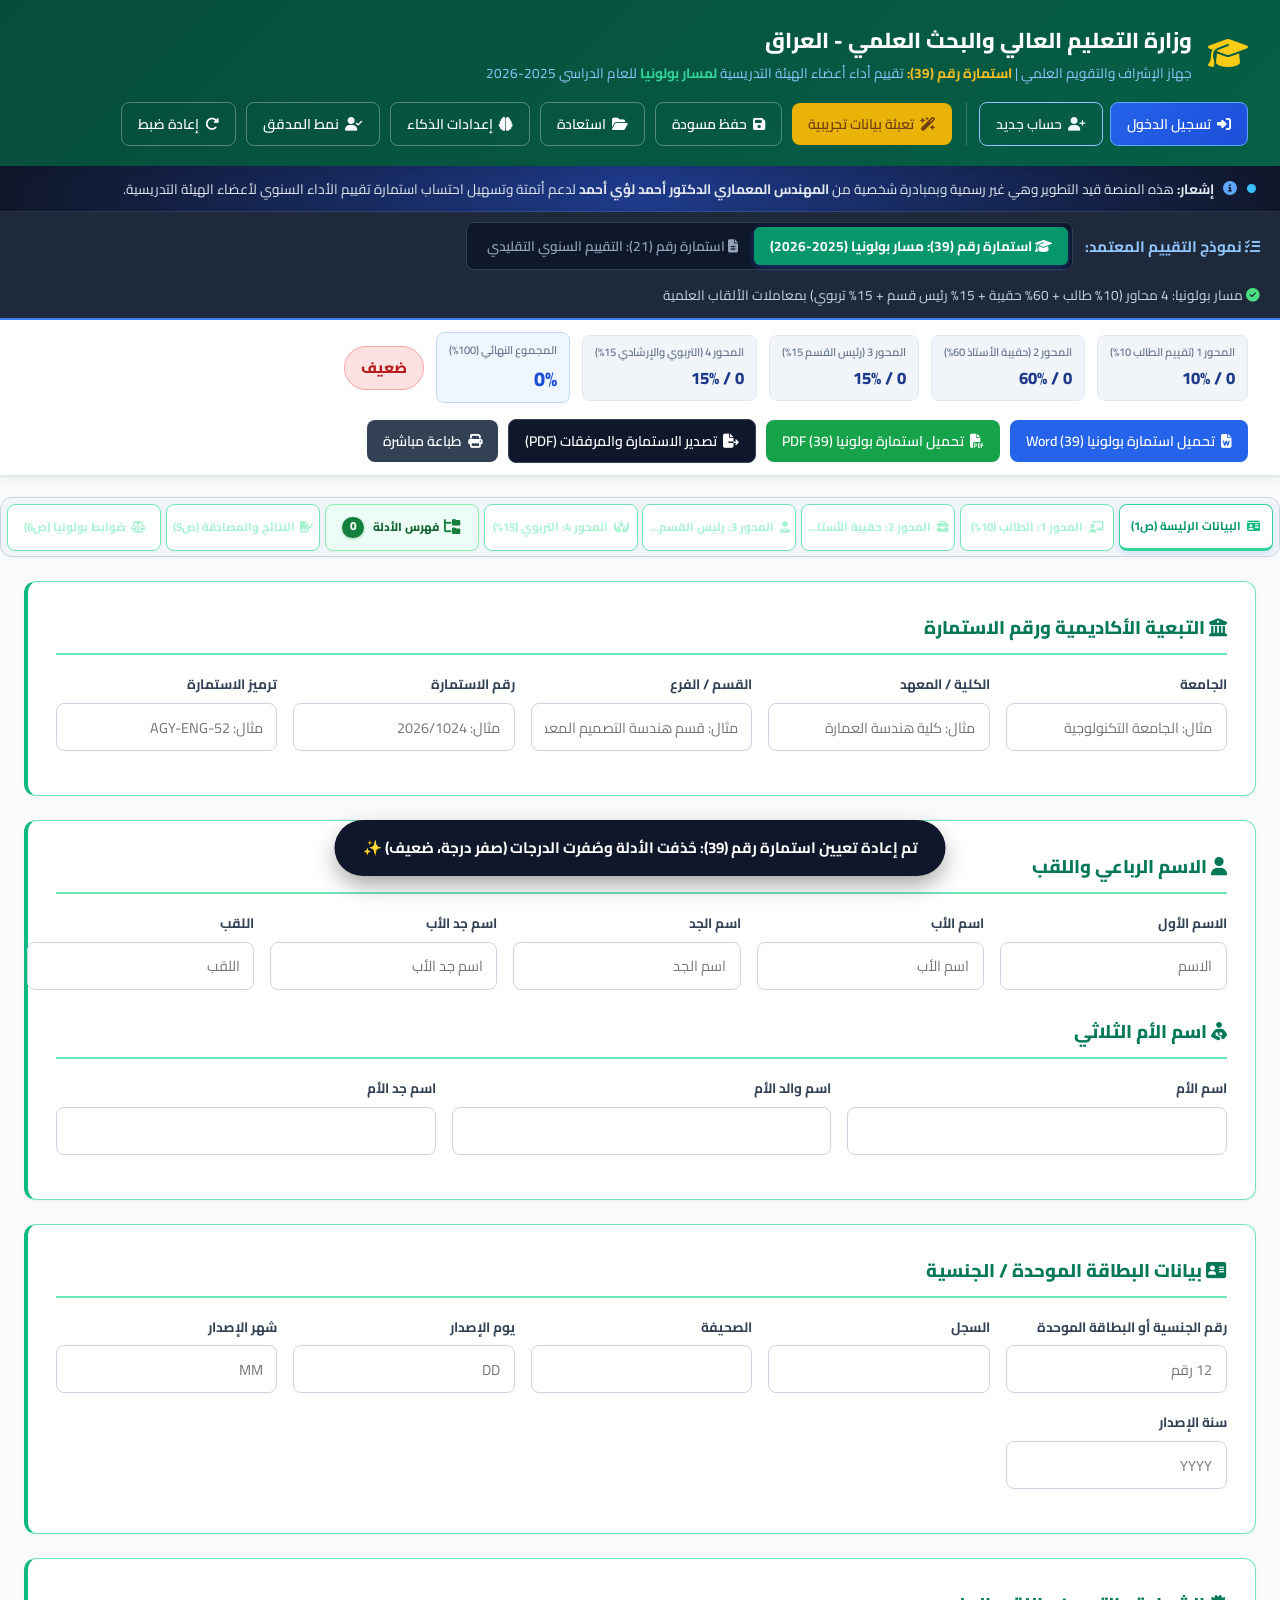
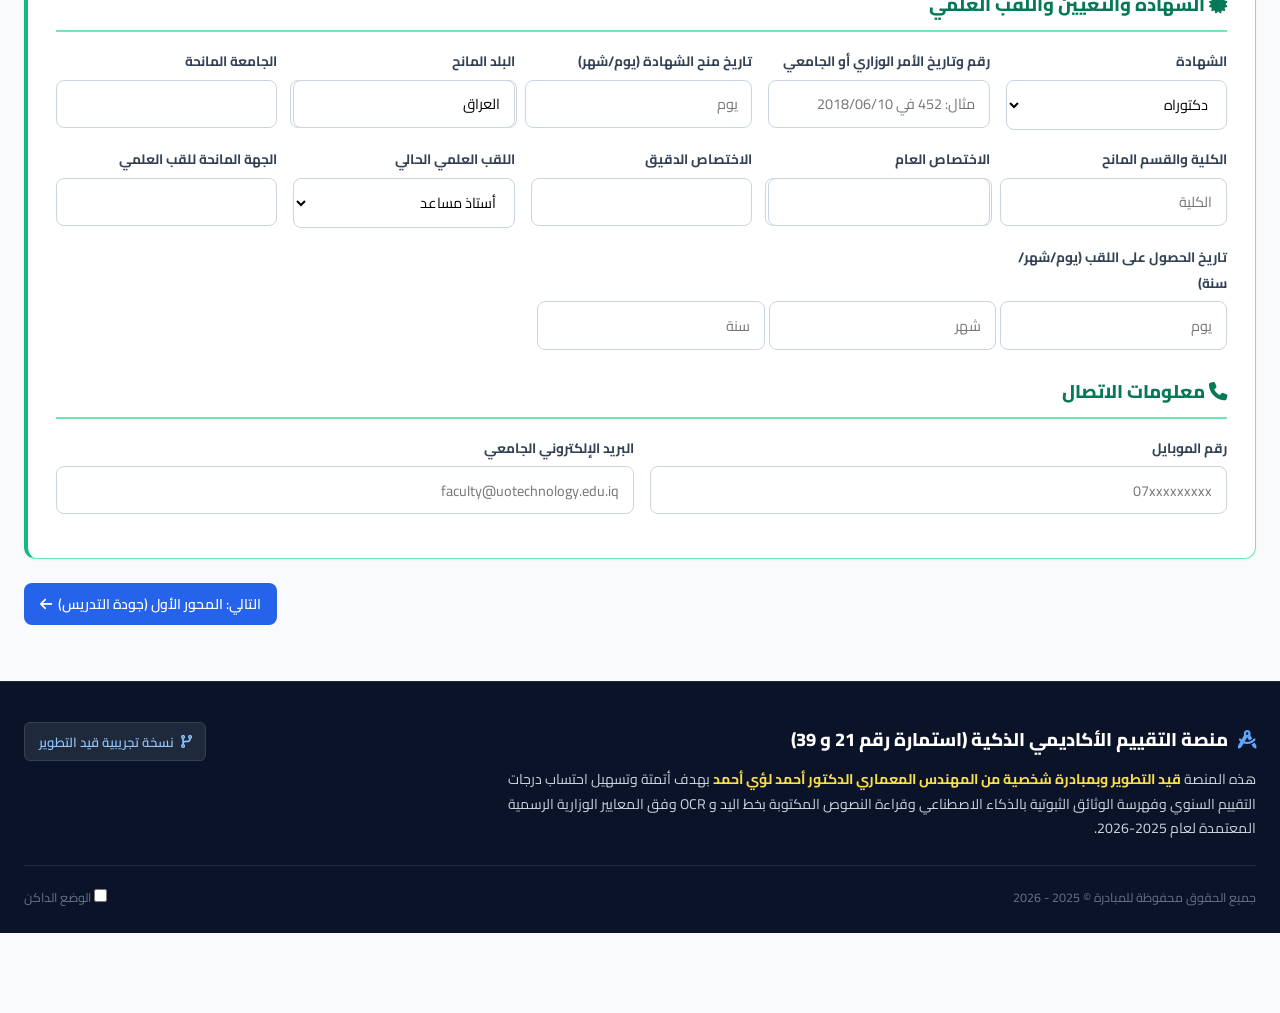
==== commit 6b999743: "feat: Add 'إضافة وثائق' button across all Form 39 (Bologna Process) paragraphs and sections for mult" ====
--- a/docs/index.html
+++ b/docs/index.html
@@ -1417,10 +1417,16 @@
                                 <input type="checkbox" id="f39-bologna-p1" class="form-check-input" onchange="updateForm39Axis1()">
                                 <span><strong>1. يقوم المحاضر بتقديم موجز عن عملية التدريس والتقييم وفق مسار بولونيا للطلبة في أول محاضرة.</strong></span>
                             </label>
-                            <div style="display:flex; align-items:center; gap:8px;">
+                            <div style="display:flex; align-items:center; gap:6px; flex-wrap:wrap;">
                                 <span class="badge" style="background:#dcfce7; color:#166534; font-weight:700;">1.0 درجة</span>
                                 <button type="button" class="btn btn-sm btn-scan-paragraph" onclick="triggerParagraphScan('axis1_bologna', '1', 'موجز مسار بولونيا')" title="مسح أمر أو موجز مسار بولونيا بالذكاء الاصطناعي">
-                                    <i class="fa-solid fa-wand-magic-sparkles"></i> مسح وقراءة AI
+                                    <i class="fa-solid fa-wand-magic-sparkles"></i> مسح AI
+                                </button>
+                                <button type="button" class="btn btn-sm btn-outline" style="padding: 3px 8px; font-size: 0.72rem; background: #f8fafc; color: #047857; border-color: #34d399; border-radius: 4px; cursor: pointer;" onclick="triggerManualAdd('axis1_bologna', '1', 'موجز مسار بولونيا')" title="إضافة ملفات يدوياً">
+                                    <i class="fa-solid fa-folder-plus"></i> يدوية
+                                </button>
+                                <button type="button" class="btn btn-sm btn-outline" style="padding: 3px 8px; font-size: 0.72rem; background: #f0fdf4; color: #166534; border-color: #86efac; border-radius: 4px; cursor: pointer;" onclick="triggerManualAdd('axis1_bologna', '1', 'موجز مسار بولونيا')" title="استيراد أو إضافة أكثر من ملف / وثيقة">
+                                    <i class="fa-solid fa-file-circle-plus"></i> وثائق
                                 </button>
                             </div>
                         </div>
@@ -1430,10 +1436,16 @@
                                 <input type="checkbox" id="f39-bologna-p2" class="form-check-input" onchange="updateForm39Axis1()">
                                 <span><strong>2. يقوم المحاضر بتقديم وشرح دليل وصف المادة الدراسية في الأسبوع الأول للفصل الدراسي.</strong></span>
                             </label>
-                            <div style="display:flex; align-items:center; gap:8px;">
+                            <div style="display:flex; align-items:center; gap:6px; flex-wrap:wrap;">
                                 <span class="badge" style="background:#dcfce7; color:#166534; font-weight:700;">1.0 درجة</span>
                                 <button type="button" class="btn btn-sm btn-scan-paragraph" onclick="triggerParagraphScan('axis1_bologna', '2', 'دليل وصف المادة الدراسية')" title="مسح وقراءة دليل وصف المادة Course Guide بالذكاء الاصطناعي">
-                                    <i class="fa-solid fa-wand-magic-sparkles"></i> مسح وقراءة AI
+                                    <i class="fa-solid fa-wand-magic-sparkles"></i> مسح AI
+                                </button>
+                                <button type="button" class="btn btn-sm btn-outline" style="padding: 3px 8px; font-size: 0.72rem; background: #f8fafc; color: #047857; border-color: #34d399; border-radius: 4px; cursor: pointer;" onclick="triggerManualAdd('axis1_bologna', '2', 'دليل وصف المادة الدراسية')" title="إضافة ملفات يدوياً">
+                                    <i class="fa-solid fa-folder-plus"></i> يدوية
+                                </button>
+                                <button type="button" class="btn btn-sm btn-outline" style="padding: 3px 8px; font-size: 0.72rem; background: #f0fdf4; color: #166534; border-color: #86efac; border-radius: 4px; cursor: pointer;" onclick="triggerManualAdd('axis1_bologna', '2', 'دليل وصف المادة الدراسية')" title="استيراد أو إضافة أكثر من ملف / وثيقة">
+                                    <i class="fa-solid fa-file-circle-plus"></i> وثائق
                                 </button>
                             </div>
                         </div>
@@ -1443,10 +1455,16 @@
                                 <input type="checkbox" id="f39-bologna-p3" class="form-check-input" onchange="updateForm39Axis1()">
                                 <span><strong>3. يلتزم المحاضر بطريقة التقييم التكويني من حيث عدد الامتحانات القصيرة والواجبات المنزلية والفعاليات العلمية ومواعيدها والمذكورة في دليل وصف المادة الدراسية.</strong></span>
                             </label>
-                            <div style="display:flex; align-items:center; gap:8px;">
+                            <div style="display:flex; align-items:center; gap:6px; flex-wrap:wrap;">
                                 <span class="badge" style="background:#dcfce7; color:#166534; font-weight:700;">1.0 درجة</span>
                                 <button type="button" class="btn btn-sm btn-scan-paragraph" onclick="triggerParagraphScan('axis1_bologna', '3', 'جدول التقييم التكويني')" title="مسح وقراءة جدول التقييم التكويني Formative Assessments بالذكاء الاصطناعي">
-                                    <i class="fa-solid fa-wand-magic-sparkles"></i> مسح وقراءة AI
+                                    <i class="fa-solid fa-wand-magic-sparkles"></i> مسح AI
+                                </button>
+                                <button type="button" class="btn btn-sm btn-outline" style="padding: 3px 8px; font-size: 0.72rem; background: #f8fafc; color: #047857; border-color: #34d399; border-radius: 4px; cursor: pointer;" onclick="triggerManualAdd('axis1_bologna', '3', 'جدول التقييم التكويني')" title="إضافة ملفات يدوياً">
+                                    <i class="fa-solid fa-folder-plus"></i> يدوية
+                                </button>
+                                <button type="button" class="btn btn-sm btn-outline" style="padding: 3px 8px; font-size: 0.72rem; background: #f0fdf4; color: #166534; border-color: #86efac; border-radius: 4px; cursor: pointer;" onclick="triggerManualAdd('axis1_bologna', '3', 'جدول التقييم التكويني')" title="استيراد أو إضافة أكثر من ملف / وثيقة">
+                                    <i class="fa-solid fa-file-circle-plus"></i> وثائق
                                 </button>
                             </div>
                         </div>
@@ -1456,10 +1474,16 @@
                                 <input type="checkbox" id="f39-bologna-p4" class="form-check-input" onchange="updateForm39Axis1()">
                                 <span><strong>4. يقوم المحاضر بتوضيح علاقة مفردات المنهاج الأسبوعي بمخرجات التعلم.</strong></span>
                             </label>
-                            <div style="display:flex; align-items:center; gap:8px;">
+                            <div style="display:flex; align-items:center; gap:6px; flex-wrap:wrap;">
                                 <span class="badge" style="background:#dcfce7; color:#166534; font-weight:700;">1.0 درجة</span>
                                 <button type="button" class="btn btn-sm btn-scan-paragraph" onclick="triggerParagraphScan('axis1_bologna', '4', 'مصفوفة مخرجات التعلم CLOs')" title="مسح وقراءة مصفوفة مخرجات التعلم بالذكاء الاصطناعي">
-                                    <i class="fa-solid fa-wand-magic-sparkles"></i> مسح وقراءة AI
+                                    <i class="fa-solid fa-wand-magic-sparkles"></i> مسح AI
+                                </button>
+                                <button type="button" class="btn btn-sm btn-outline" style="padding: 3px 8px; font-size: 0.72rem; background: #f8fafc; color: #047857; border-color: #34d399; border-radius: 4px; cursor: pointer;" onclick="triggerManualAdd('axis1_bologna', '4', 'مصفوفة مخرجات التعلم CLOs')" title="إضافة ملفات يدوياً">
+                                    <i class="fa-solid fa-folder-plus"></i> يدوية
+                                </button>
+                                <button type="button" class="btn btn-sm btn-outline" style="padding: 3px 8px; font-size: 0.72rem; background: #f0fdf4; color: #166534; border-color: #86efac; border-radius: 4px; cursor: pointer;" onclick="triggerManualAdd('axis1_bologna', '4', 'مصفوفة مخرجات التعلم CLOs')" title="استيراد أو إضافة أكثر من ملف / وثيقة">
+                                    <i class="fa-solid fa-file-circle-plus"></i> وثائق
                                 </button>
                             </div>
                         </div>
@@ -1518,9 +1542,15 @@
                         </div>
                     </div>
                     
-                    <div style="margin-top:1rem; display:flex; justify-content:flex-end;">
+                    <div style="margin-top:1rem; display:flex; justify-content:flex-end; gap:6px; flex-wrap:wrap;">
                         <button type="button" class="btn btn-scan-paragraph" onclick="triggerParagraphScan('axis1_bologna', 'efficiency', 'استبانة تقييم كفاءة التدريس')">
-                            <i class="fa-solid fa-wand-magic-sparkles"></i> مسح وقراءة استبانة تقييم الطلبة الإلكترونية AI
+                            <i class="fa-solid fa-wand-magic-sparkles"></i> مسح AI
+                        </button>
+                        <button type="button" class="btn btn-outline" style="padding: 6px 12px; font-size: 0.8rem; background: #f8fafc; color: #047857; border-color: #34d399; border-radius: 6px; cursor: pointer;" onclick="triggerManualAdd('axis1_bologna', 'efficiency', 'استبانة تقييم كفاءة التدريس')" title="إضافة ملفات يدوياً">
+                            <i class="fa-solid fa-folder-plus"></i> إضافة يدوية
+                        </button>
+                        <button type="button" class="btn btn-outline" style="padding: 6px 12px; font-size: 0.8rem; background: #f0fdf4; color: #166534; border-color: #86efac; border-radius: 6px; cursor: pointer;" onclick="triggerManualAdd('axis1_bologna', 'efficiency', 'استبانة تقييم كفاءة التدريس')" title="استيراد أو إضافة أكثر من ملف / وثيقة">
+                            <i class="fa-solid fa-file-circle-plus"></i> إضافة وثائق
                         </button>
                     </div>
                 </div>
@@ -1554,9 +1584,15 @@
                                 <option value="none" selected>لم يتم التحديد بعد (0 درجات)</option>
                             </select>
                         </div>
-                        <div class="form-group" style="display:flex; align-items:flex-end;">
-                            <button type="button" class="btn btn-scan-paragraph" style="width:100%; justify-content:center;" onclick="triggerParagraphScan('axis2_portfolio', 'load', 'جدول النصاب التدريسي')">
-                                <i class="fa-solid fa-wand-magic-sparkles"></i> مسح أمر النصاب / جدول الساعات AI
+                        <div class="form-group" style="display:flex; align-items:flex-end; gap:6px; flex-wrap:wrap;">
+                            <button type="button" class="btn btn-scan-paragraph" style="flex:1; justify-content:center;" onclick="triggerParagraphScan('axis2_portfolio', 'load', 'جدول النصاب التدريسي')">
+                                <i class="fa-solid fa-wand-magic-sparkles"></i> مسح AI
+                            </button>
+                            <button type="button" class="btn btn-outline" style="padding: 6px 10px; font-size: 0.78rem; background: #f8fafc; color: #047857; border-color: #34d399; border-radius: 6px; cursor: pointer;" onclick="triggerManualAdd('axis2_portfolio', 'load', 'جدول النصاب التدريسي')" title="إضافة ملفات يدوياً">
+                                <i class="fa-solid fa-folder-plus"></i> يدوية
+                            </button>
+                            <button type="button" class="btn btn-outline" style="padding: 6px 10px; font-size: 0.78rem; background: #f0fdf4; color: #166534; border-color: #86efac; border-radius: 6px; cursor: pointer;" onclick="triggerManualAdd('axis2_portfolio', 'load', 'جدول النصاب التدريسي')" title="استيراد أو إضافة أكثر من ملف / وثيقة">
+                                <i class="fa-solid fa-file-circle-plus"></i> وثائق
                             </button>
                         </div>
                     </div>
@@ -1569,11 +1605,14 @@
                             <h4 style="color:#1e3a8a; margin:0; font-size:0.95rem;">ب) عضوية اللجان العلمية في القسم والكلية والجامعة والوزارة (4 درجات)</h4>
                             <p style="color:#64748b; font-size:0.8rem; margin:2px 0 0 0;">(4 درجات لكل لجنة دائمية، درجتان لكل لجنة مؤقتة - السقف 4 درجات)</p>
                         </div>
-                        <div style="display:flex; align-items:center; gap:6px;">
+                        <div style="display:flex; align-items:center; gap:6px; flex-wrap:wrap;">
                             <button type="button" class="btn btn-sm btn-scan-paragraph" onclick="triggerParagraphScan('axis2_portfolio', 'committees', 'أمر تشكيل لجنة علمية')">
-                                <i class="fa-solid fa-wand-magic-sparkles"></i> مسح أمر لجنة علمية AI
+                                <i class="fa-solid fa-wand-magic-sparkles"></i> مسح AI
                             </button>
                             <button type="button" class="btn btn-sm btn-outline" onclick="addForm39Committee()"><i class="fa-solid fa-plus"></i> إضافة يدوية</button>
+                            <button type="button" class="btn btn-sm btn-outline" style="background: #f0fdf4; color: #166534; border-color: #86efac;" onclick="triggerManualAdd('axis2_portfolio', 'committees', 'أمر تشكيل لجنة علمية')" title="استيراد أو إضافة أكثر من ملف / وثيقة">
+                                <i class="fa-solid fa-file-circle-plus"></i> إضافة وثائق
+                            </button>
                         </div>
                     </div>
                     
@@ -1606,11 +1645,14 @@
                 <p style="color:#64748b; font-size:0.85rem; margin-bottom:0.75rem;">
                     يتم تجميع الدرجات: درجتان لقسم، 3 لكلية، 4 لجامعة، 5 لوزارة، 5 لجائزة أكاديمية.
                 </p>
-                <div style="display:flex; justify-content:flex-end; gap:6px; margin-bottom:0.75rem;">
+                <div style="display:flex; justify-content:flex-end; gap:6px; margin-bottom:0.75rem; flex-wrap:wrap;">
                     <button type="button" class="btn btn-sm btn-scan-paragraph" onclick="triggerParagraphScan('axis2_portfolio', 'appreciation', 'كتاب شكر وتقدير / جائزة')">
-                        <i class="fa-solid fa-wand-magic-sparkles"></i> مسح كتاب شكر أو جائزة AI
+                        <i class="fa-solid fa-wand-magic-sparkles"></i> مسح AI
                     </button>
                     <button type="button" class="btn btn-sm btn-outline" onclick="addForm39Appreciation()"><i class="fa-solid fa-plus"></i> إضافة يدوية</button>
+                    <button type="button" class="btn btn-sm btn-outline" style="background: #f0fdf4; color: #166534; border-color: #86efac;" onclick="triggerManualAdd('axis2_portfolio', 'appreciation', 'كتاب شكر وتقدير / جائزة')" title="استيراد أو إضافة أكثر من ملف / وثيقة">
+                        <i class="fa-solid fa-file-circle-plus"></i> إضافة وثائق
+                    </button>
                 </div>
                 <div style="overflow-x:auto;">
                     <table class="table" style="width:100%; border-collapse:collapse; font-size:0.85rem;">
@@ -1639,13 +1681,16 @@
 
                 <!-- أ) عقد الدورات والورش (6 درجات) -->
                 <div style="background:#f8fafc; border:1px solid #e2e8f0; border-radius:10px; padding:1.2rem; margin-bottom:1.2rem;">
-                    <div style="display:flex; justify-content:space-between; align-items:center; margin-bottom:0.5rem;">
+                    <div style="display:flex; justify-content:space-between; align-items:center; margin-bottom:0.5rem; flex-wrap:wrap; gap:8px;">
                         <h4 style="color:#1e3a8a; margin:0; font-size:0.95rem;">أ) عقد الدورات التدريبية وورش العمل والندوات العلمية (القصوى 6 درجات)</h4>
-                        <div style="display:flex; align-items:center; gap:6px;">
+                        <div style="display:flex; align-items:center; gap:6px; flex-wrap:wrap;">
                             <button type="button" class="btn btn-sm btn-scan-paragraph" onclick="triggerParagraphScan('axis2_portfolio', 'holding', 'أمر عقد دورة/ورشة')">
-                                <i class="fa-solid fa-wand-magic-sparkles"></i> مسح أمر عقد دورة/ورشة AI
+                                <i class="fa-solid fa-wand-magic-sparkles"></i> مسح AI
                             </button>
                             <button type="button" class="btn btn-sm btn-outline" onclick="addForm39HoldingEvent()"><i class="fa-solid fa-plus"></i> إضافة يدوية</button>
+                            <button type="button" class="btn btn-sm btn-outline" style="background: #f0fdf4; color: #166534; border-color: #86efac;" onclick="triggerManualAdd('axis2_portfolio', 'holding', 'أمر عقد دورة/ورشة')" title="استيراد أو إضافة أكثر من ملف / وثيقة">
+                                <i class="fa-solid fa-file-circle-plus"></i> إضافة وثائق
+                            </button>
                         </div>
                     </div>
                     <p style="color:#64748b; font-size:0.8rem; margin-bottom:0.75rem;">(4 درجات لدورة تدريبية لا تقل عن 24 ساعة وأسبوع، درجتان لورشة عمل، درجتان لندوة أو سمينار)</p>
@@ -1667,13 +1712,16 @@
 
                 <!-- ب) حضور الدورات والمؤتمرات (4 درجات) -->
                 <div style="background:#f8fafc; border:1px solid #e2e8f0; border-radius:10px; padding:1.2rem; margin-bottom:1.2rem;">
-                    <div style="display:flex; justify-content:space-between; align-items:center; margin-bottom:0.5rem;">
+                    <div style="display:flex; justify-content:space-between; align-items:center; margin-bottom:0.5rem; flex-wrap:wrap; gap:8px;">
                         <h4 style="color:#1e3a8a; margin:0; font-size:0.95rem;">ب) حضور الدورات التدريبية أو المؤتمرات العلمية (القصوى 4 درجات)</h4>
-                        <div style="display:flex; align-items:center; gap:6px;">
+                        <div style="display:flex; align-items:center; gap:6px; flex-wrap:wrap;">
                             <button type="button" class="btn btn-sm btn-scan-paragraph" onclick="triggerParagraphScan('axis2_portfolio', 'attending', 'شهادة حضور دورة/مؤتمر')">
-                                <i class="fa-solid fa-wand-magic-sparkles"></i> مسح شهادة حضور دورة/مؤتمر AI
+                                <i class="fa-solid fa-wand-magic-sparkles"></i> مسح AI
                             </button>
                             <button type="button" class="btn btn-sm btn-outline" onclick="addForm39AttendingCourse()"><i class="fa-solid fa-plus"></i> إضافة يدوية</button>
+                            <button type="button" class="btn btn-sm btn-outline" style="background: #f0fdf4; color: #166534; border-color: #86efac;" onclick="triggerManualAdd('axis2_portfolio', 'attending', 'شهادة حضور دورة/مؤتمر')" title="استيراد أو إضافة أكثر من ملف / وثيقة">
+                                <i class="fa-solid fa-file-circle-plus"></i> إضافة وثائق
+                            </button>
                         </div>
                     </div>
                     <p style="color:#64748b; font-size:0.8rem; margin-bottom:0.75rem;">(درجتان لحضور دورة، درجتان لمؤتمر بورقة علمية، درجة واحدة لمؤتمر بدون ورقة)</p>
@@ -1702,9 +1750,15 @@
                             <label>عدد السمينارات وورش العمل المحضورة:</label>
                             <input type="number" class="form-control" id="f39-seminars-count" min="0" max="10" value="0" onchange="updateForm39Axis2()">
                         </div>
-                        <div class="form-group" style="display:flex; align-items:flex-end;">
-                            <button type="button" class="btn btn-scan-paragraph" style="width:100%; justify-content:center;" onclick="triggerParagraphScan('axis2_portfolio', 'seminars', 'استمارة فيدباك سمينار')">
-                                <i class="fa-solid fa-wand-magic-sparkles"></i> مسح شهادات / استمارات فيدباك السمينارات AI
+                        <div class="form-group" style="display:flex; align-items:flex-end; gap:6px; flex-wrap:wrap;">
+                            <button type="button" class="btn btn-scan-paragraph" style="flex:1; justify-content:center;" onclick="triggerParagraphScan('axis2_portfolio', 'seminars', 'استمارة فيدباك سمينار')">
+                                <i class="fa-solid fa-wand-magic-sparkles"></i> مسح AI
+                            </button>
+                            <button type="button" class="btn btn-outline" style="padding: 6px 10px; font-size: 0.78rem; background: #f8fafc; color: #047857; border-color: #34d399; border-radius: 6px; cursor: pointer;" onclick="triggerManualAdd('axis2_portfolio', 'seminars', 'استمارة فيدباك سمينار')" title="إضافة ملفات يدوياً">
+                                <i class="fa-solid fa-folder-plus"></i> يدوية
+                            </button>
+                            <button type="button" class="btn btn-outline" style="padding: 6px 10px; font-size: 0.78rem; background: #f0fdf4; color: #166534; border-color: #86efac; border-radius: 6px; cursor: pointer;" onclick="triggerManualAdd('axis2_portfolio', 'seminars', 'استمارة فيدباك سمينار')" title="استيراد أو إضافة أكثر من ملف / وثيقة">
+                                <i class="fa-solid fa-file-circle-plus"></i> وثائق
                             </button>
                         </div>
                     </div>
@@ -1736,13 +1790,16 @@
                     </div>
                 </div>
 
-                <div style="display:flex; justify-content:space-between; align-items:center; margin-bottom:0.75rem;">
+                <div style="display:flex; justify-content:space-between; align-items:center; margin-bottom:0.75rem; flex-wrap:wrap; gap:8px;">
                     <span style="font-weight:700; color:#334155; font-size:0.9rem;">قائمة الأبحاث والكتب وبراءات الاختراع المضافة:</span>
-                    <div style="display:flex; align-items:center; gap:6px;">
+                    <div style="display:flex; align-items:center; gap:6px; flex-wrap:wrap;">
                         <button type="button" class="btn btn-sm btn-scan-paragraph" onclick="triggerParagraphScan('axis2_portfolio', 'research', 'بحث Scopus / كتاب / براءة')">
-                            <i class="fa-solid fa-wand-magic-sparkles"></i> مسح وقراءة بحث Scopus / كتاب AI
+                            <i class="fa-solid fa-wand-magic-sparkles"></i> مسح AI
                         </button>
                         <button type="button" class="btn btn-sm btn-outline" onclick="addForm39Research()"><i class="fa-solid fa-plus"></i> إضافة يدوية</button>
+                        <button type="button" class="btn btn-sm btn-outline" style="background: #f0fdf4; color: #166534; border-color: #86efac;" onclick="triggerManualAdd('axis2_portfolio', 'research', 'بحث Scopus / كتاب / براءة')" title="استيراد أو إضافة أكثر من ملف / وثيقة">
+                            <i class="fa-solid fa-file-circle-plus"></i> إضافة وثائق
+                        </button>
                     </div>
                 </div>
 
@@ -1792,13 +1849,16 @@
                         </div>
                     </div>
 
-                    <div style="display:flex; justify-content:space-between; align-items:center; margin-bottom:0.5rem;">
+                    <div style="display:flex; justify-content:space-between; align-items:center; margin-bottom:0.5rem; flex-wrap:wrap; gap:8px;">
                         <span style="font-weight:700; color:#334155; font-size:0.85rem;">ب) عضوية لجان تحرير المجلات المؤرشفة وتقييم بحوثها (القصوى 4 درجات):</span>
-                        <div style="display:flex; align-items:center; gap:6px;">
+                        <div style="display:flex; align-items:center; gap:6px; flex-wrap:wrap;">
                             <button type="button" class="btn btn-sm btn-scan-paragraph" onclick="triggerParagraphScan('axis2_portfolio', 'editorial', 'عضوية هيئة تحرير / تقييم بحث')">
-                                <i class="fa-solid fa-wand-magic-sparkles"></i> مسح وثيقة نشاط دولي AI
+                                <i class="fa-solid fa-wand-magic-sparkles"></i> مسح AI
                             </button>
                             <button type="button" class="btn btn-sm btn-outline" onclick="addForm39Editorial()"><i class="fa-solid fa-plus"></i> إضافة يدوية</button>
+                            <button type="button" class="btn btn-sm btn-outline" style="background: #f0fdf4; color: #166534; border-color: #86efac;" onclick="triggerManualAdd('axis2_portfolio', 'editorial', 'عضوية هيئة تحرير / تقييم بحث')" title="استيراد أو إضافة أكثر من ملف / وثيقة">
+                                <i class="fa-solid fa-file-circle-plus"></i> إضافة وثائق
+                            </button>
                         </div>
                     </div>
                     <div style="overflow-x:auto;">
@@ -1826,9 +1886,12 @@
                                 <input type="checkbox" id="f39-fund-granted" class="form-check-input" onchange="updateForm39Axis2()">
                                 <strong>تم جلب تمويل / منحة بحثية (Fund)</strong>
                             </label>
-                            <div style="margin-top:0.5rem;">
+                            <div style="margin-top:0.5rem; display:flex; gap:6px; flex-wrap:wrap;">
                                 <button type="button" class="btn btn-sm btn-scan-paragraph" onclick="triggerParagraphScan('axis2_portfolio', 'fund', 'منحة تمويلية Fund')">
-                                    <i class="fa-solid fa-wand-magic-sparkles"></i> مسح وثيقة منحة Fund بالـ AI
+                                    <i class="fa-solid fa-wand-magic-sparkles"></i> مسح AI
+                                </button>
+                                <button type="button" class="btn btn-sm btn-outline" style="background: #f0fdf4; color: #166534; border-color: #86efac;" onclick="triggerManualAdd('axis2_portfolio', 'fund', 'منحة تمويلية Fund')" title="استيراد أو إضافة أكثر من ملف / وثيقة">
+                                    <i class="fa-solid fa-file-circle-plus"></i> إضافة وثائق
                                 </button>
                             </div>
                         </div>
@@ -1873,11 +1936,14 @@
                             <h4 style="color:#9f1239; margin:0; font-size:0.95rem;"><i class="fa-solid fa-triangle-exclamation"></i> العقوبات الإدارية الانضباطية (خصم من درجات هذا المحور)</h4>
                             <p style="color:#be123c; font-size:0.8rem; margin:2px 0 0 0;">(لفت نظر: -3 | إنذار: -4 | قطع راتب: -5 | توبيخ: -6 | إنقاص راتب: -7 | تنزيل درجة: -8)</p>
                         </div>
-                        <div style="display:flex; align-items:center; gap:6px;">
+                        <div style="display:flex; align-items:center; gap:6px; flex-wrap:wrap;">
                             <button type="button" class="btn btn-sm btn-scan-paragraph" style="background:linear-gradient(135deg, #e11d48, #be123c); border-color:#f43f5e;" onclick="triggerParagraphScan('axis3_head', 'penalties', 'أمر عقوبة إدارية')">
-                                <i class="fa-solid fa-wand-magic-sparkles"></i> مسح أمر عقوبة إدارية AI
+                                <i class="fa-solid fa-wand-magic-sparkles"></i> مسح AI
                             </button>
                             <button type="button" class="btn btn-sm btn-outline" style="border-color:#f43f5e; color:#e11d48;" onclick="addForm39Penalty()"><i class="fa-solid fa-plus"></i> إضافة يدوية</button>
+                            <button type="button" class="btn btn-sm btn-outline" style="background: #fdf2f2; color: #9f1239; border-color: #fecdd3;" onclick="triggerManualAdd('axis3_head', 'penalties', 'أمر عقوبة إدارية')" title="استيراد أو إضافة أكثر من ملف / وثيقة">
+                                <i class="fa-solid fa-file-circle-plus"></i> إضافة وثائق
+                            </button>
                         </div>
                     </div>
 
@@ -1918,11 +1984,14 @@
                 <div style="background:#f8fafc; border:1px solid #e2e8f0; border-radius:10px; padding:1.2rem; margin-bottom:1.2rem;">
                     <div style="display:flex; justify-content:space-between; align-items:center; margin-bottom:0.5rem;">
                         <h4 style="color:#1e3a8a; margin:0; font-size:0.95rem;">1. المشاركة في لجان التعليم المستمر والجودة (القصوى 5 درجات)</h4>
-                        <div style="display:flex; align-items:center; gap:6px;">
+                        <div style="display:flex; align-items:center; gap:6px; flex-wrap:wrap;">
                             <button type="button" class="btn btn-sm btn-scan-paragraph" onclick="triggerParagraphScan('axis4_edu', 'qa', 'مشاركة تعليم مستمر وجودة')">
-                                <i class="fa-solid fa-wand-magic-sparkles"></i> مسح أمر/شهادة جودة وتعليم مستمر AI
+                                <i class="fa-solid fa-wand-magic-sparkles"></i> مسح AI
                             </button>
                             <button type="button" class="btn btn-sm btn-outline" onclick="addForm39QaItem()"><i class="fa-solid fa-plus"></i> إضافة يدوية</button>
+                            <button type="button" class="btn btn-sm btn-outline" style="background: #f0fdf4; color: #166534; border-color: #86efac;" onclick="triggerManualAdd('axis4_edu', 'qa', 'مشاركة تعليم مستمر وجودة')" title="استيراد أو إضافة أكثر من ملف / وثيقة">
+                                <i class="fa-solid fa-file-circle-plus"></i> إضافة وثائق
+                            </button>
                         </div>
                     </div>
                     <p style="color:#64748b; font-size:0.8rem; margin-bottom:0.75rem;">(تمنح 5 درجات لمحاضر في التعليم المستمر والجودة، 4 درجات لحضور - فقط حضورين، 3 درجات لطرائق التدريس)</p>
@@ -1945,11 +2014,14 @@
                 <div style="background:#f8fafc; border:1px solid #e2e8f0; border-radius:10px; padding:1.2rem;">
                     <div style="display:flex; justify-content:space-between; align-items:center; margin-bottom:0.5rem;">
                         <h4 style="color:#1e3a8a; margin:0; font-size:0.95rem;">4. الزيارات الميدانية والحقلية والأعمال التطوعية داخل الجامعة والمجتمع (القصوى 10 درجات)</h4>
-                        <div style="display:flex; align-items:center; gap:6px;">
+                        <div style="display:flex; align-items:center; gap:6px; flex-wrap:wrap;">
                             <button type="button" class="btn btn-sm btn-scan-paragraph" onclick="triggerParagraphScan('axis4_edu', 'field', 'زيارة ميدانية / عمل تطوعي')">
-                                <i class="fa-solid fa-wand-magic-sparkles"></i> مسح أمر زيارة ميدانية أو عمل تطوعي AI
+                                <i class="fa-solid fa-wand-magic-sparkles"></i> مسح AI
                             </button>
                             <button type="button" class="btn btn-sm btn-outline" onclick="addForm39FieldActivity()"><i class="fa-solid fa-plus"></i> إضافة يدوية</button>
+                            <button type="button" class="btn btn-sm btn-outline" style="background: #f0fdf4; color: #166534; border-color: #86efac;" onclick="triggerManualAdd('axis4_edu', 'field', 'زيارة ميدانية / عمل تطوعي')" title="استيراد أو إضافة أكثر من ملف / وثيقة">
+                                <i class="fa-solid fa-file-circle-plus"></i> إضافة وثائق
+                            </button>
                         </div>
                     </div>
                     <p style="color:#64748b; font-size:0.8rem; margin-bottom:0.75rem;">(تمنح 10 درجات لكل زيارة ميدانية لإشراف الطلبة، 5 لكل عمل تطوعي داخل الوزارة، 5 لخدمات مجتمعية خارج الوزارة)</p>
